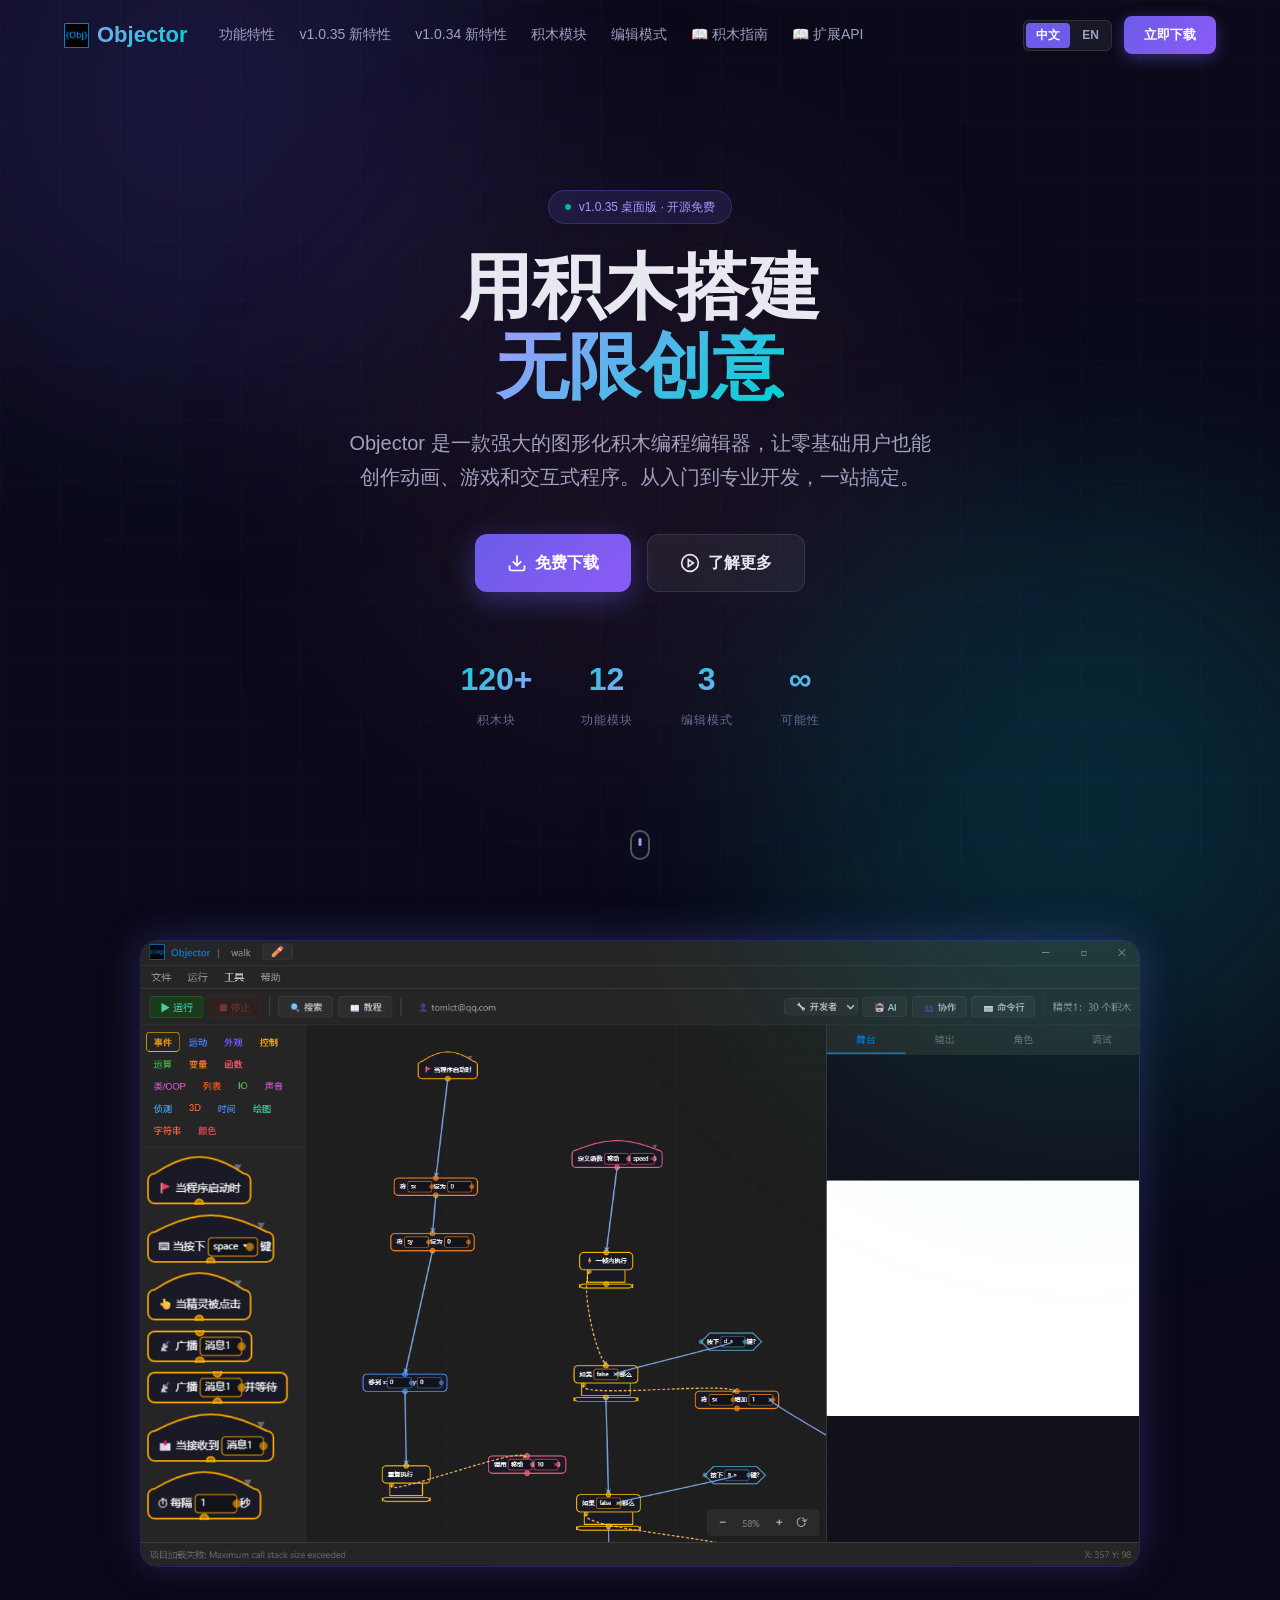
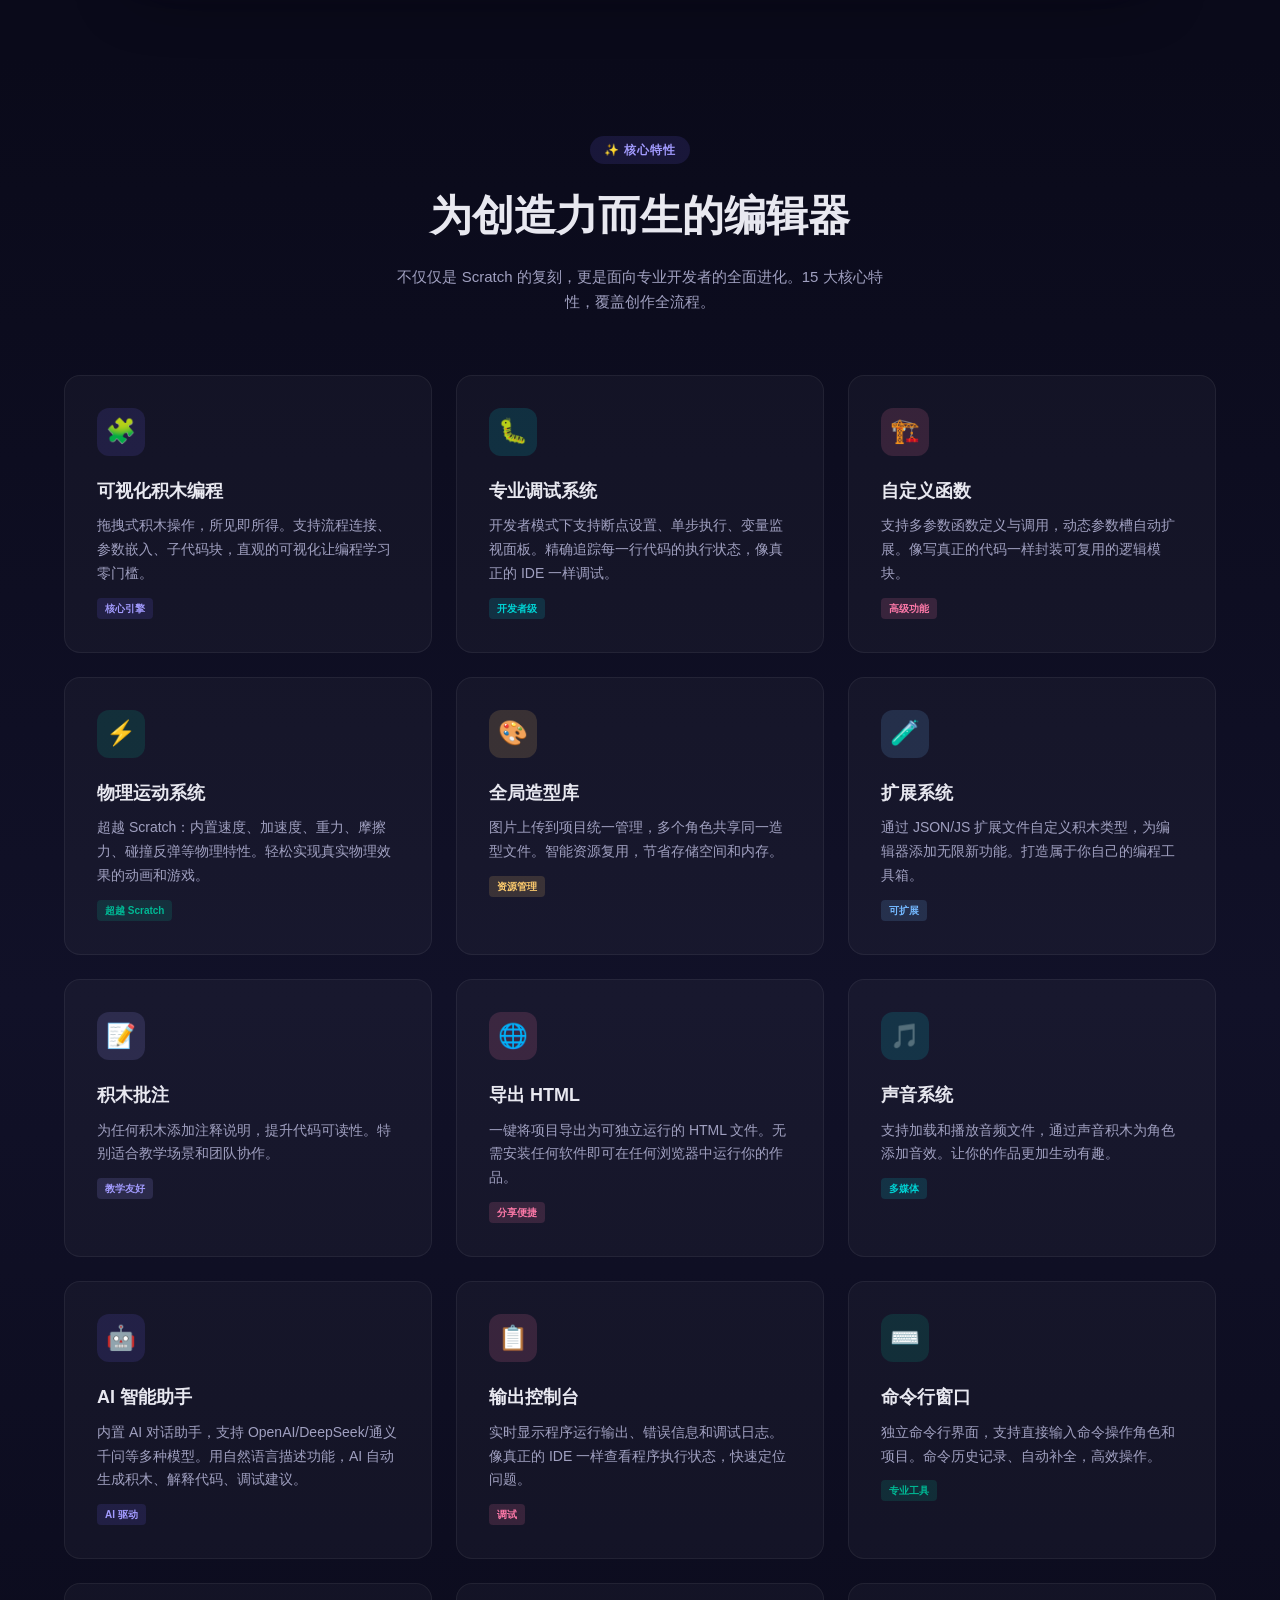
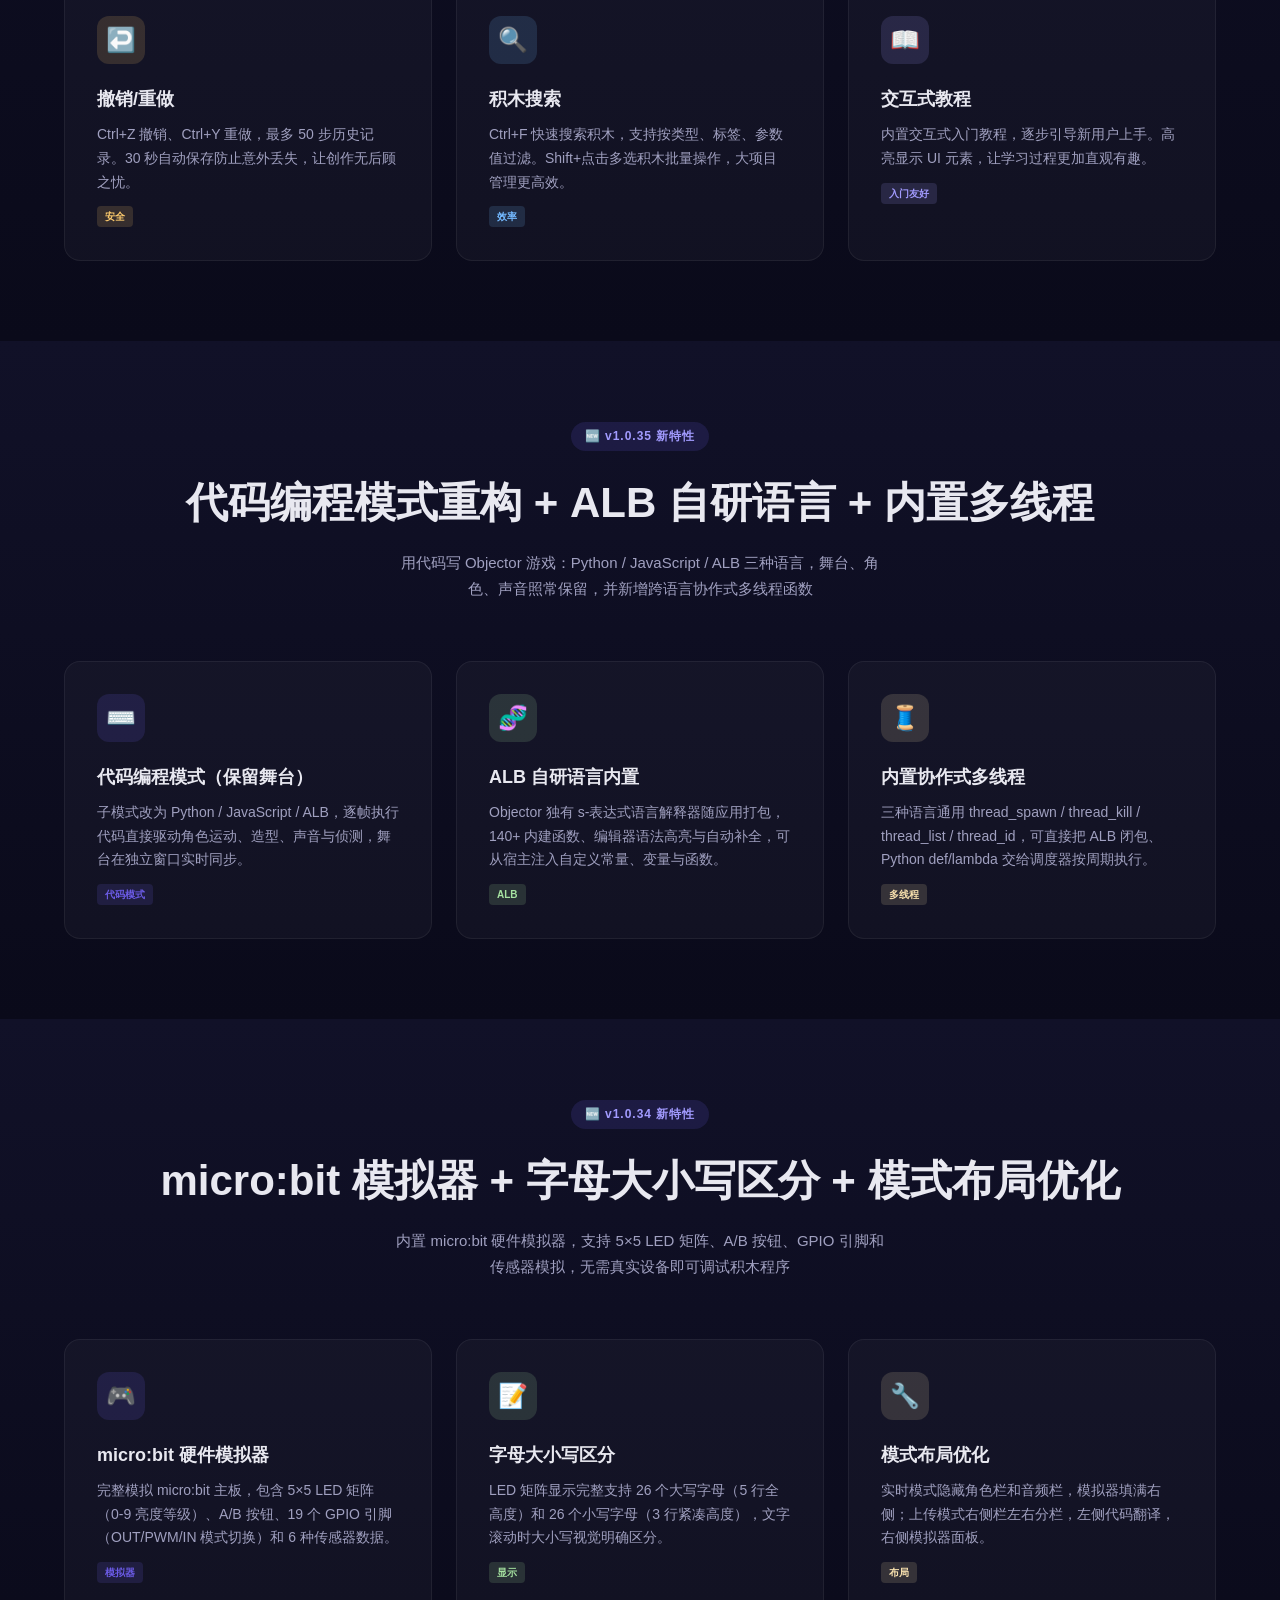
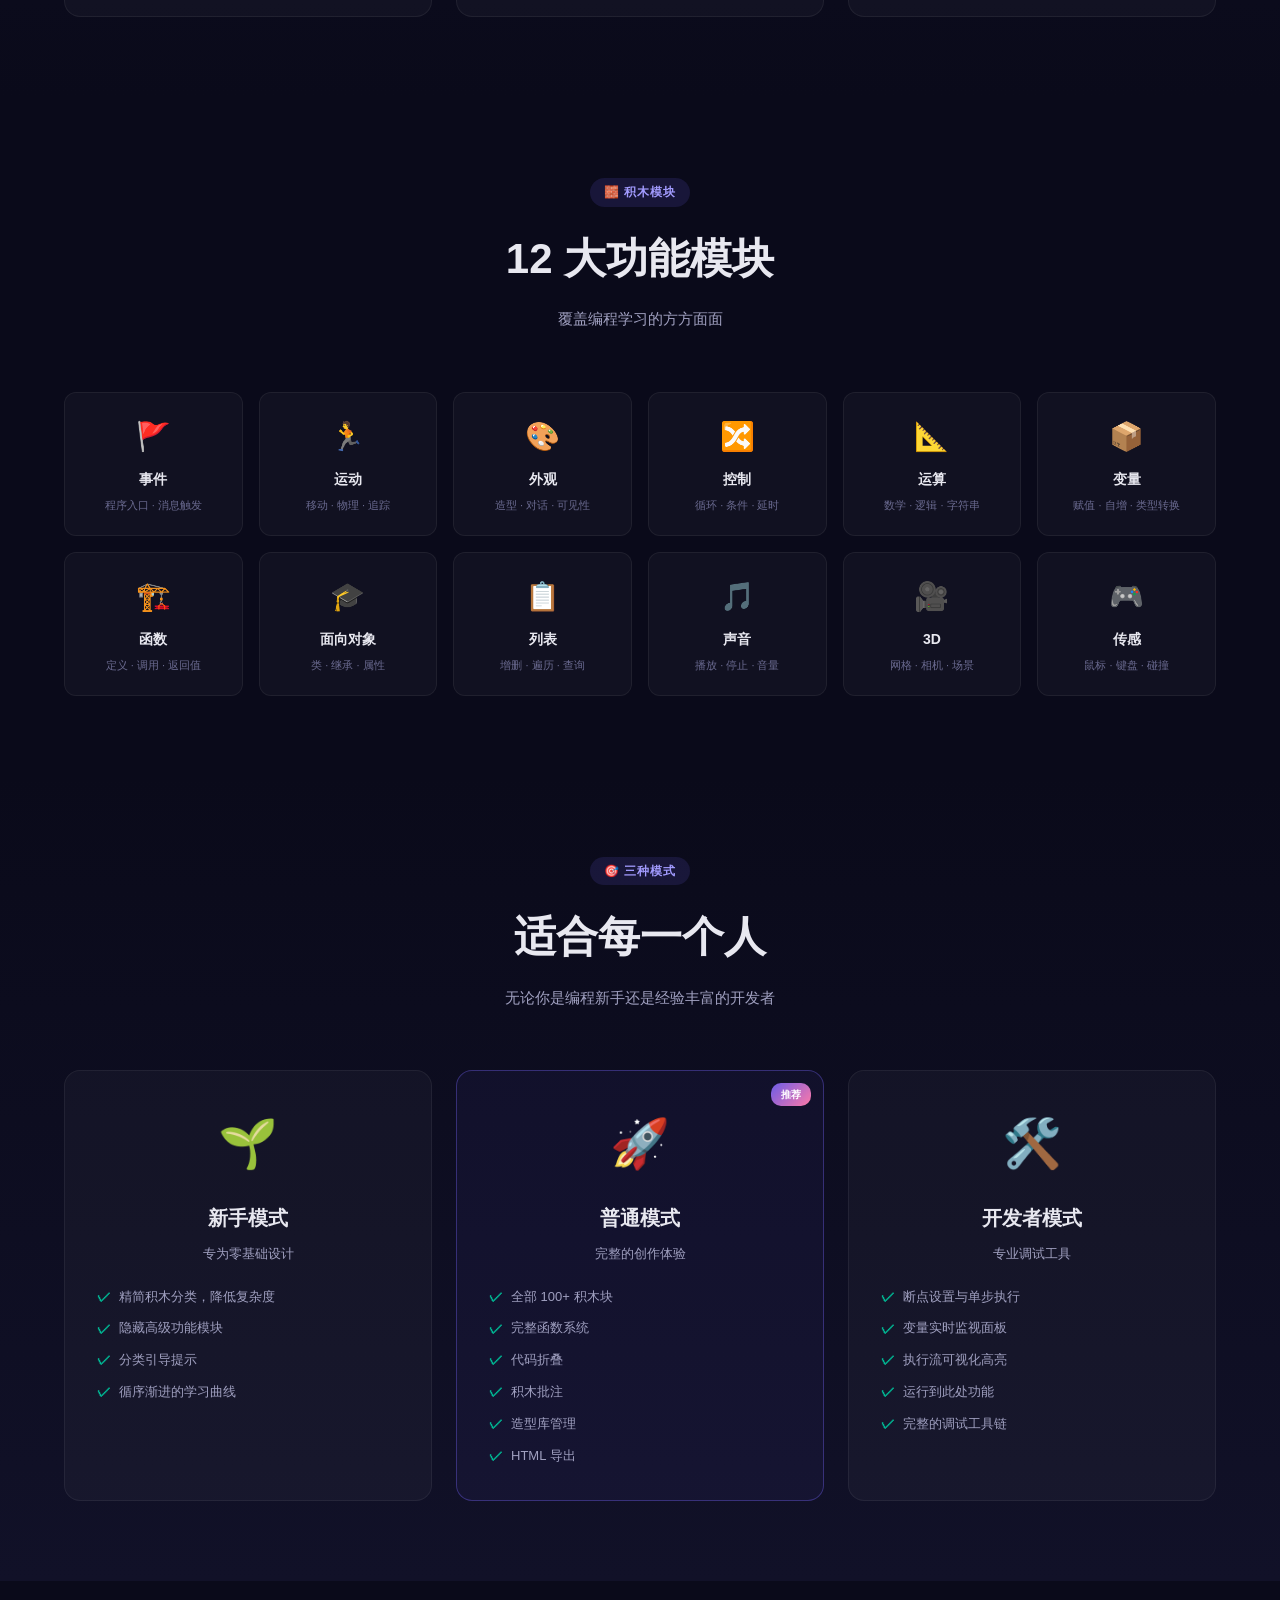
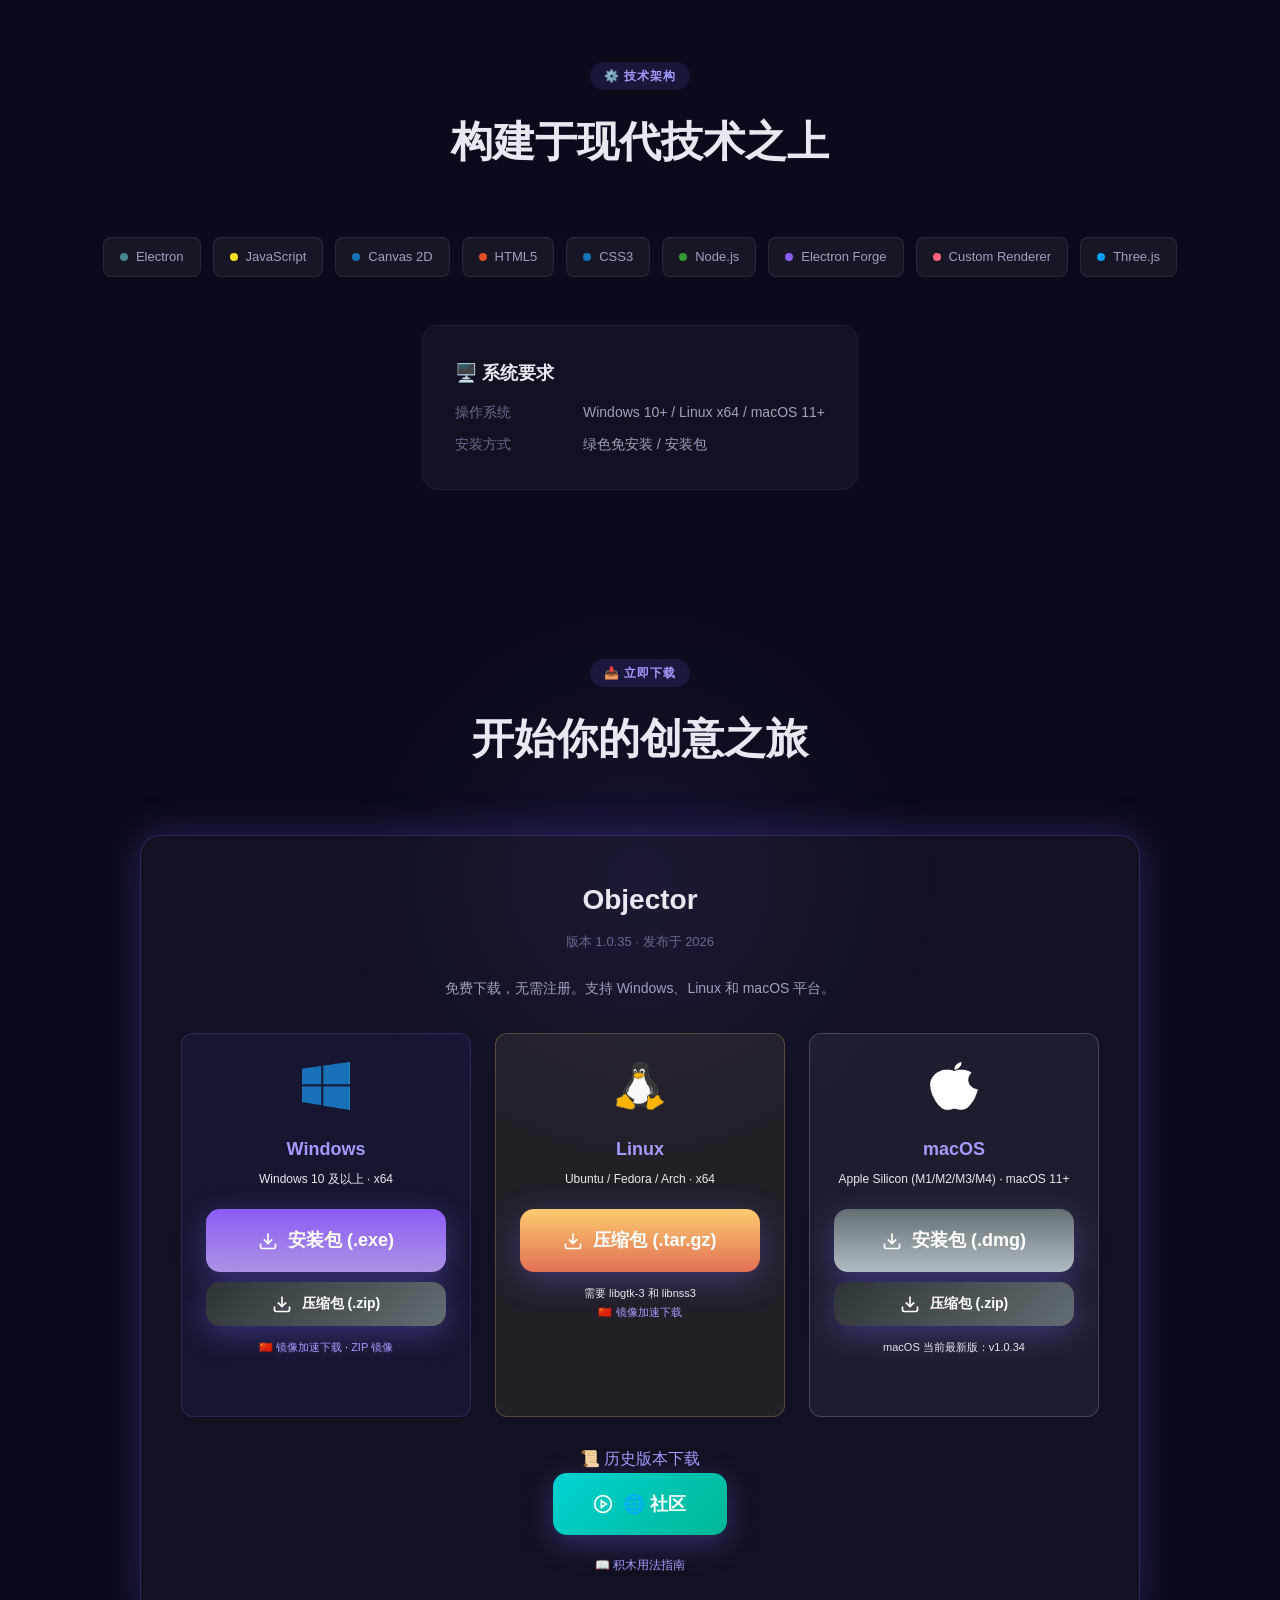
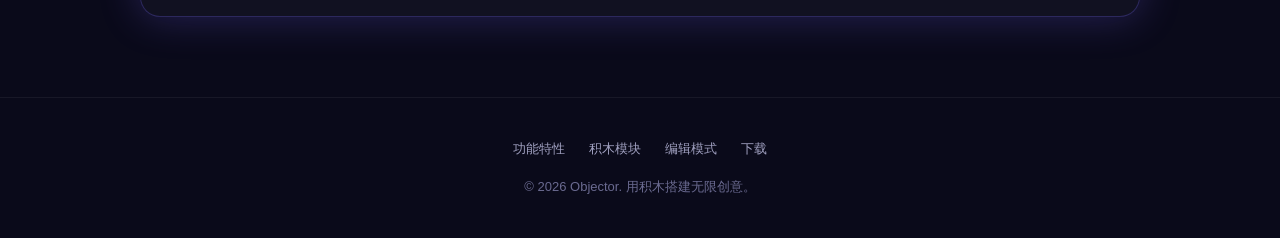
==== index.html @ 9ced3ff0 "release: add v1.0.35 section, download links and version history" ====
﻿<!DOCTYPE html>
<html lang="zh-CN">
<head>
<!-- 标准 Favicon -->
<link rel="icon" href="https://lichtom.github.io/objector-coder/icon.svg">
<!-- Apple 设备（iOS/macOS） -->
<link rel="apple-touch-icon" href="https://lichtom.github.io/objector-coder/icon.svg">
<!-- Android Chrome -->
<link rel="manifest" href="https://lichtom.github.io/objector-coder/icon.svg">


<meta charset="UTF-8">
<meta name="viewport" content="width=device-width, initial-scale=1.0">
<title data-i18n="pageTitle">Objector - 图形化积木编程编辑器</title>
<style>
/* ===== Reset & Base ===== */
*,*::before,*::after{margin:0;padding:0;box-sizing:border-box}
:root{
  --bg:#0a0a1a;--bg2:#111128;--surface:#1a1a3e;--surface2:#252550;
  --text:#e8e8f0;--text2:#a0a0c0;--muted:#6a6a90;
  --accent:#6c5ce7;--accent2:#a29bfe;--cyan:#00d2d3;--green:#00b894;
  --pink:#fd79a8;--orange:#fdcb6e;--blue:#74b9ff;
  --glow:0 0 40px rgba(108,92,231,.3);
  --radius:12px;
}
html{scroll-behavior:smooth;font-size:16px}
body{font-family:'Segoe UI','Microsoft YaHei','PingFang SC',sans-serif;background:var(--bg);color:var(--text);overflow-x:hidden;line-height:1.7}
a{color:var(--accent2);text-decoration:none;transition:color .2s}
a:hover{color:var(--cyan)}

/* ===== Animated Background ===== */
.bg-grid{position:fixed;inset:0;z-index:0;pointer-events:none;
  background-image:
    linear-gradient(rgba(108,92,231,.04) 1px,transparent 1px),
    linear-gradient(90deg,rgba(108,92,231,.04) 1px,transparent 1px);
  background-size:60px 60px;
}
.bg-glow{position:fixed;z-index:0;pointer-events:none;width:600px;height:600px;border-radius:50%;filter:blur(120px);opacity:.15}
.bg-glow-1{top:-200px;left:-100px;background:var(--accent)}
.bg-glow-2{bottom:-200px;right:-100px;background:var(--cyan)}
.bg-glow-3{top:50%;left:50%;transform:translate(-50%,-50%);background:var(--pink);opacity:.06}

/* ===== Layout ===== */
.container{max-width:1200px;margin:0 auto;padding:0 24px;position:relative;z-index:1}
section{padding:80px 0}

/* ===== Navigation ===== */
nav{position:fixed;top:0;left:0;right:0;z-index:100;padding:16px 0;transition:all .3s}
nav.scrolled{background:rgba(10,10,26,.9);backdrop-filter:blur(20px);border-bottom:1px solid rgba(108,92,231,.2)}
nav .container{display:flex;align-items:center;justify-content:space-between}
.nav-left{display:flex;align-items:center;gap:32px}
.nav-logo{font-size:22px;font-weight:800;background:linear-gradient(135deg,var(--accent2),var(--cyan));-webkit-background-clip:text;-webkit-text-fill-color:transparent;display:flex;align-items:center;gap:8px;white-space:nowrap}
.nav-logo img{flex-shrink:0}
.nav-links{display:flex;gap:24px;align-items:center}
.nav-links a{font-size:14px;color:var(--text2);font-weight:500;position:relative;white-space:nowrap}
.nav-links a::after{content:'';position:absolute;bottom:-4px;left:0;width:0;height:2px;background:var(--accent2);transition:width .3s}
.nav-links a:hover{color:var(--text)}
.nav-links a:hover::after{width:100%}
.nav-cta{background:linear-gradient(135deg,var(--accent),#8b5cf6);color:#fff!important;padding:8px 20px;border-radius:8px;font-weight:600;font-size:13px;border:none;cursor:pointer;transition:all .3s;box-shadow:0 4px 15px rgba(108,92,231,.4);white-space:nowrap}
.nav-cta:hover{transform:translateY(-2px);box-shadow:0 8px 25px rgba(108,92,231,.5)}

/* ===== Hero ===== */
.hero{min-height:100vh;display:flex;align-items:center;justify-content:center;text-align:center;padding-top:100px;position:relative}
.hero-badge{display:inline-flex;align-items:center;gap:8px;background:rgba(108,92,231,.15);border:1px solid rgba(108,92,231,.3);border-radius:20px;padding:6px 16px;font-size:12px;color:var(--accent2);margin-bottom:24px;animation:fadeInDown .8s}
.hero-badge .dot{width:6px;height:6px;border-radius:50%;background:var(--green);animation:pulse 2s infinite}
.hero h1{font-size:clamp(40px,6vw,72px);font-weight:900;line-height:1.1;margin-bottom:20px;animation:fadeInUp .8s .2s both}
.hero h1 .gradient{background:linear-gradient(135deg,var(--accent2),var(--cyan),var(--pink));-webkit-background-clip:text;-webkit-text-fill-color:transparent;background-size:200% 200%;animation:gradientShift 4s ease infinite}
.hero-sub{font-size:clamp(16px,2vw,20px);color:var(--text2);max-width:600px;margin:0 auto 40px;animation:fadeInUp .8s .4s both}
.hero-actions{display:flex;gap:16px;justify-content:center;flex-wrap:wrap;animation:fadeInUp .8s .6s both}
.btn-primary{display:inline-flex;align-items:center;gap:8px;background:linear-gradient(135deg,var(--accent),#8b5cf6);color:#fff;padding:14px 32px;border-radius:12px;font-size:16px;font-weight:700;border:none;cursor:pointer;transition:all .3s;box-shadow:0 8px 30px rgba(108,92,231,.4)}
.btn-primary:hover{transform:translateY(-3px);box-shadow:0 12px 40px rgba(108,92,231,.5)}
.btn-secondary{display:inline-flex;align-items:center;gap:8px;background:rgba(255,255,255,.06);color:var(--text);padding:14px 32px;border-radius:12px;font-size:16px;font-weight:600;border:1px solid rgba(255,255,255,.1);cursor:pointer;transition:all .3s}
.btn-secondary:hover{background:rgba(255,255,255,.1);border-color:rgba(255,255,255,.2);transform:translateY(-3px)}
.hero-stats{display:flex;gap:48px;justify-content:center;margin-top:60px;animation:fadeInUp .8s .8s both}
.stat{text-align:center}
.stat-num{font-size:32px;font-weight:800;background:linear-gradient(135deg,var(--cyan),var(--accent2));-webkit-background-clip:text;-webkit-text-fill-color:transparent}
.stat-label{font-size:12px;color:var(--muted);margin-top:4px;text-transform:uppercase;letter-spacing:1px}

/* ===== App Preview ===== */
.preview{padding:40px 0 80px;text-align:center}
.preview img{max-width:100%;height:auto;border-radius:16px;border:1px solid rgba(108,92,231,.3);box-shadow:var(--glow),0 20px 60px rgba(0,0,0,.5)}
.preview-frame{position:relative;max-width:960px;margin:0 auto;border-radius:16px;overflow:hidden;border:1px solid rgba(108,92,231,.3);box-shadow:var(--glow),0 20px 60px rgba(0,0,0,.5)}
.preview-frame::before{content:'';position:absolute;inset:0;background:linear-gradient(180deg,rgba(108,92,231,.08),transparent 40%);pointer-events:none;z-index:2}
.preview-titlebar{background:var(--surface);padding:10px 16px;display:flex;align-items:center;gap:8px;border-bottom:1px solid rgba(108,92,231,.2)}
.preview-dot{width:10px;height:10px;border-radius:50%}
.preview-dot:nth-child(1){background:#ff5f57}
.preview-dot:nth-child(2){background:#ffbd2e}
.preview-dot:nth-child(3){background:#28ca42}
.preview-title{flex:1;text-align:center;font-size:12px;color:var(--muted)}
.preview-body{background:var(--bg2);min-height:400px;display:flex;position:relative}
.preview-palette{width:180px;background:var(--surface);border-right:1px solid rgba(108,92,231,.1);padding:12px;display:flex;flex-direction:column;gap:6px}
.preview-cat{padding:5px 10px;border-radius:6px;font-size:11px;color:#fff;font-weight:600}
.preview-block{padding:8px 12px;border-radius:6px;font-size:11px;color:rgba(255,255,255,.9);font-weight:500;opacity:.8}
.preview-editor{flex:1;position:relative;padding:24px}
.preview-blocks-chain{position:absolute;top:40px;left:40px}
.p-block{padding:10px 16px;border-radius:8px;font-size:12px;color:#fff;font-weight:600;margin-bottom:-2px;position:relative;box-shadow:0 2px 8px rgba(0,0,0,.3);display:inline-block}
.p-block.hat{border-radius:16px 16px 8px 8px;padding-top:14px}
.p-block .p-param{background:rgba(255,255,255,.2);padding:1px 8px;border-radius:4px;font-size:11px}
.preview-stage{width:280px;background:#11111b;border-left:1px solid rgba(108,92,231,.1);display:flex;flex-direction:column}
.preview-stage-canvas{flex:1;margin:12px;background:#fff;border-radius:8px;display:flex;align-items:center;justify-content:center;position:relative}
.preview-sprite{position:relative}
.preview-sprite-arrow{width:0;height:0;border-left:18px solid transparent;border-right:18px solid transparent;border-bottom:30px solid #4C97FF;filter:drop-shadow(0 2px 4px rgba(0,0,0,.2))}
.preview-sprite-eye{position:absolute;width:5px;height:5px;background:#fff;border-radius:50%}
.preview-stage-tabs{display:flex;border-top:1px solid rgba(108,92,231,.1);padding:6px 12px}
.preview-stage-tab{font-size:11px;color:var(--muted);padding:4px 8px}
.preview-stage-tab.active{color:var(--cyan)}

/* ===== Features ===== */
.features{background:linear-gradient(180deg,var(--bg),var(--bg2),var(--bg))}
.section-header{text-align:center;margin-bottom:60px}
.section-tag{display:inline-block;background:rgba(108,92,231,.15);color:var(--accent2);padding:4px 14px;border-radius:16px;font-size:12px;font-weight:600;margin-bottom:16px;letter-spacing:1px}
.section-title{font-size:clamp(28px,4vw,42px);font-weight:800;margin-bottom:12px}
.section-desc{color:var(--text2);max-width:500px;margin:0 auto;font-size:15px}
.feature-grid{display:grid;grid-template-columns:repeat(auto-fit,minmax(320px,1fr));gap:24px}
.feature-card{background:rgba(255,255,255,.03);border:1px solid rgba(255,255,255,.06);border-radius:16px;padding:32px;transition:all .4s;position:relative;overflow:hidden}
.feature-card::before{content:'';position:absolute;top:0;left:0;right:0;height:2px;background:linear-gradient(90deg,transparent,var(--accent2),transparent);opacity:0;transition:opacity .4s}
.feature-card:hover{background:rgba(255,255,255,.05);border-color:rgba(108,92,231,.3);transform:translateY(-4px)}
.feature-card:hover::before{opacity:1}
.feature-icon{width:48px;height:48px;border-radius:12px;display:flex;align-items:center;justify-content:center;font-size:24px;margin-bottom:20px}
.feature-card h3{font-size:18px;font-weight:700;margin-bottom:8px}
.feature-card p{font-size:14px;color:var(--text2);line-height:1.7}
.feature-tag{display:inline-block;font-size:10px;padding:2px 8px;border-radius:4px;margin-top:12px;font-weight:600}

/* ===== Block Modules ===== */
.modules-grid{display:grid;grid-template-columns:repeat(auto-fit,minmax(160px,1fr));gap:16px;margin-top:40px}
.module-card{background:rgba(255,255,255,.03);border:1px solid rgba(255,255,255,.06);border-radius:12px;padding:20px;text-align:center;transition:all .3s}
.module-card:hover{transform:translateY(-4px);border-color:rgba(108,92,231,.3)}
.module-icon{font-size:28px;margin-bottom:8px}
.module-name{font-size:14px;font-weight:700;margin-bottom:4px}
.module-count{font-size:11px;color:var(--muted)}

/* ===== Mode Comparison ===== */
.mode-cards{display:grid;grid-template-columns:repeat(auto-fit,minmax(280px,1fr));gap:24px;margin-top:40px}
.mode-card{background:rgba(255,255,255,.03);border:1px solid rgba(255,255,255,.06);border-radius:16px;padding:32px;text-align:center;transition:all .4s;position:relative}
.mode-card:hover{transform:translateY(-6px);border-color:rgba(108,92,231,.3)}
.mode-card.featured{border-color:rgba(108,92,231,.4);background:rgba(108,92,231,.06)}
.mode-card.featured::after{content:'推荐';position:absolute;top:12px;right:12px;background:linear-gradient(135deg,var(--accent),var(--pink));color:#fff;font-size:10px;font-weight:700;padding:3px 10px;border-radius:10px}
.mode-emoji{font-size:48px;margin-bottom:16px}
.mode-name{font-size:20px;font-weight:800;margin-bottom:8px}
.mode-desc{font-size:13px;color:var(--text2);margin-bottom:20px}
.mode-features{list-style:none;text-align:left;display:flex;flex-direction:column;gap:8px}
.mode-features li{font-size:13px;color:var(--text2);display:flex;align-items:center;gap:8px}
.mode-features li::before{content:'✓';color:var(--green);font-weight:700;font-size:14px}

/* ===== Tech Stack ===== */
.tech-stack{display:flex;flex-wrap:wrap;gap:12px;justify-content:center;margin-top:32px}
.tech-badge{background:rgba(255,255,255,.05);border:1px solid rgba(255,255,255,.08);border-radius:8px;padding:8px 16px;font-size:13px;color:var(--text2);display:flex;align-items:center;gap:8px;transition:all .3s}
.tech-badge:hover{background:rgba(255,255,255,.08);border-color:rgba(108,92,231,.3);transform:translateY(-2px)}
.tech-badge .tech-dot{width:8px;height:8px;border-radius:50%}

/* ===== Download Section ===== */
.download{text-align:center;position:relative}
.download::before{content:'';position:absolute;top:0;left:50%;transform:translateX(-50%);width:600px;height:600px;background:radial-gradient(circle,rgba(108,92,231,.1),transparent 70%);pointer-events:none}
.download-card{display:inline-block;background:rgba(255,255,255,.03);border:1px solid rgba(108,92,231,.3);border-radius:20px;padding:48px;max-width:1000px;width:100%;box-shadow:var(--glow)}
.download-card h3{font-size:28px;font-weight:800;margin-bottom:8px}
.download-card .version{font-size:13px;color:var(--muted);margin-bottom:24px}
.download-card p{font-size:14px;color:var(--text2);margin-bottom:32px}
.download-btn{display:inline-flex;align-items:center;gap:10px;background:linear-gradient(135deg,var(--accent),#8b5cf6);color:#fff;padding:16px 40px;border-radius:14px;font-size:18px;font-weight:700;border:none;cursor:pointer;transition:all .3s;box-shadow:0 8px 30px rgba(108,92,231,.4);text-decoration:none}
.download-btn:hover{transform:translateY(-3px);box-shadow:0 12px 40px rgba(108,92,231,.6);color:#fff}
.download-info{display:flex;gap:24px;justify-content:center;margin-top:20px;font-size:12px;color:var(--muted)}

/* ===== Footer ===== */
footer{padding:40px 0;border-top:1px solid rgba(255,255,255,.06);text-align:center}
footer p{font-size:13px;color:var(--muted)}
.footer-links{display:flex;gap:24px;justify-content:center;margin-bottom:16px}
.footer-links a{font-size:13px;color:var(--text2)}

/* ===== Animations ===== */
@keyframes fadeInUp{from{opacity:0;transform:translateY(30px)}to{opacity:1;transform:translateY(0)}}
@keyframes fadeInDown{from{opacity:0;transform:translateY(-20px)}to{opacity:1;transform:translateY(0)}}
@keyframes gradientShift{0%,100%{background-position:0% 50%}50%{background-position:100% 50%}}
@keyframes pulse{0%,100%{opacity:1}50%{opacity:.4}}
@keyframes float{0%,100%{transform:translateY(0)}50%{transform:translateY(-10px)}}
@keyframes slideInLeft{from{opacity:0;transform:translateX(-40px)}to{opacity:1;transform:translateX(0)}}
@keyframes typewriter{from{width:0}to{width:100%}}

.reveal{opacity:0;transform:translateY(40px);transition:all .8s cubic-bezier(.25,.46,.45,.94)}
.reveal.visible{opacity:1;transform:translateY(0)}

/* ===== Responsive ===== */
@media(max-width:768px){
  .nav-left{flex-direction:column;gap:8px}
  .nav-links{gap:16px;flex-wrap:wrap;justify-content:center}
  .hero-stats{gap:24px}
  .stat-num{font-size:24px}
  .preview-body{flex-direction:column}
  .preview-palette,.preview-stage{width:100%}
  .preview-palette{flex-direction:row;flex-wrap:wrap}
  .preview-stage{min-height:200px}
  .feature-grid{grid-template-columns:1fr}
  .mode-cards{grid-template-columns:1fr}
  .modules-grid{grid-template-columns:repeat(2,1fr)}
  section{padding:60px 0}
}
@media(max-width:480px){
  .hero-actions{flex-direction:column;align-items:center}
  .hero-stats{flex-direction:column;gap:16px}
  .modules-grid{grid-template-columns:1fr}
}

/* ===== Scroll indicator ===== */
.scroll-indicator{position:absolute;bottom:40px;left:50%;transform:translateX(-50%);animation:float 3s ease-in-out infinite}
.scroll-indicator span{display:block;width:20px;height:30px;border:2px solid rgba(255,255,255,.3);border-radius:10px;position:relative}
.scroll-indicator span::after{content:'';position:absolute;top:6px;left:50%;transform:translateX(-50%);width:3px;height:8px;background:var(--accent2);border-radius:2px;animation:pulse 2s infinite}

/* ===== Language Switcher ===== */
.lang-switcher{display:flex;gap:2px;background:rgba(255,255,255,.06);border-radius:6px;padding:2px;border:1px solid rgba(255,255,255,.1)}
.lang-btn{padding:4px 10px;border-radius:4px;border:none;background:transparent;color:var(--text2);font-size:12px;font-weight:600;cursor:pointer;transition:all .2s}
.lang-btn.active{background:var(--accent);color:#fff}
.lang-btn:hover:not(.active){background:rgba(255,255,255,.08)}
html[lang="en"] .mode-card.featured::after{content:'Recommended'}
</style>
</head>
<body>

<!-- Background Effects -->
<div class="bg-grid"></div>
<div class="bg-glow bg-glow-1"></div>
<div class="bg-glow bg-glow-2"></div>
<div class="bg-glow bg-glow-3"></div>

<!-- Navigation -->
<nav id="navbar">
  <div class="container">
    <div class="nav-left">
      <a href="#" class="nav-logo"><img src="https://lichtom.github.io/objector-coder/icon.svg" width="25"> Objector</a>
      <div class="nav-links">
        <a href="#features" data-i18n="nav.features">功能特性</a>
        <a href="#v1035" data-i18n="nav.v1035">v1.0.35 新特性</a>
        <a href="#v1034" data-i18n="nav.v1034">v1.0.34 新特性</a>
        <a href="#modules" data-i18n="nav.modules">积木模块</a>
        <a href="#modes" data-i18n="nav.modes">编辑模式</a>
        <a href="https://lichtom.github.io/objector-coder/blocks-guide/" data-i18n="nav.blocksGuide">📖 积木指南</a>
        <a href="https://lichtom.github.io/objector-coder/extension-api" data-i18n="nav.extensionApi">📖 扩展API</a>
      </div>
    </div>
    <div style="display:flex;align-items:center;gap:12px">
      <div class="lang-switcher">
        <button class="lang-btn active" onclick="setLang('zh-CN')">中文</button>
        <button class="lang-btn" onclick="setLang('en')">EN</button>
      </div>
      <a href="#download" class="nav-cta" data-i18n="nav.download">立即下载</a>
    </div>
  </div>
</nav>

<!-- Hero Section -->
<section class="hero">
  <div class="container">
    <div class="hero-badge">
      <span class="dot"></span>
      <span data-i18n="hero.badge">v1.0.35 桌面版 · 开源免费</span>
    </div>
    <h1 data-i18n="hero.title">用积木搭建<br><span class="gradient">无限创意</span></h1>
    <p class="hero-sub" data-i18n="hero.sub">Objector 是一款强大的图形化积木编程编辑器，让零基础用户也能创作动画、游戏和交互式程序。从入门到专业开发，一站搞定。</p>
    <div class="hero-actions">
      <a href="#download" class="btn-primary">
        <svg width="20" height="20" fill="none" stroke="currentColor" stroke-width="2" viewBox="0 0 24 24"><path d="M21 15v4a2 2 0 0 1-2 2H5a2 2 0 0 1-2-2v-4"/><polyline points="7 10 12 15 17 10"/><line x1="12" y1="15" x2="12" y2="3"/></svg>
        <span data-i18n="hero.download">免费下载</span>
      </a>
      <a href="#features" class="btn-secondary">
        <svg width="20" height="20" fill="none" stroke="currentColor" stroke-width="2" viewBox="0 0 24 24"><circle cx="12" cy="12" r="10"/><polygon points="10 8 16 12 10 16 10 8"/></svg>
        <span data-i18n="hero.learnMore">了解更多</span>
      </a>
    </div>
    <div class="hero-stats">
      <div class="stat">
        <div class="stat-num">120+</div>
        <div class="stat-label" data-i18n="hero.blocks">积木块</div>
      </div>
      <div class="stat">
        <div class="stat-num">12</div>
        <div class="stat-label" data-i18n="hero.modules">功能模块</div>
      </div>
      <div class="stat">
        <div class="stat-num">3</div>
        <div class="stat-label" data-i18n="hero.editModes">编辑模式</div>
      </div>
      <div class="stat">
        <div class="stat-num">∞</div>
        <div class="stat-label" data-i18n="hero.possibilities">可能性</div>
      </div>
    </div>
  </div>
  <div class="scroll-indicator"><span></span></div>
</section>

<!-- App Preview -->
<section class="preview">
  <img src="preview.png" width="1000">
</section>

<!-- Features Section -->
<section id="features" class="features">
  <div class="container">
    <div class="section-header reveal">
      <div class="section-tag" data-i18n="features.tag">✨ 核心特性</div>
      <h2 class="section-title" data-i18n="features.title">为创造力而生的编辑器</h2>
      <p class="section-desc" data-i18n="features.desc">不仅仅是 Scratch 的复刻，更是面向专业开发者的全面进化。15 大核心特性，覆盖创作全流程。</p>
    </div>
    <div class="feature-grid">

      <div class="feature-card reveal">
        <div class="feature-icon" style="background:rgba(108,92,231,.15)">🧩</div>
        <h3 data-i18n="features.c1.title">可视化积木编程</h3>
        <p data-i18n="features.c1.desc">拖拽式积木操作，所见即所得。支持流程连接、参数嵌入、子代码块，直观的可视化让编程学习零门槛。</p>
        <span class="feature-tag" style="background:rgba(108,92,231,.15);color:var(--accent2)" data-i18n="features.c1.tag">核心引擎</span>
      </div>

      <div class="feature-card reveal">
        <div class="feature-icon" style="background:rgba(0,210,211,.15)">🐛</div>
        <h3 data-i18n="features.c2.title">专业调试系统</h3>
        <p data-i18n="features.c2.desc">开发者模式下支持断点设置、单步执行、变量监视面板。精确追踪每一行代码的执行状态，像真正的 IDE 一样调试。</p>
        <span class="feature-tag" style="background:rgba(0,210,211,.15);color:var(--cyan)" data-i18n="features.c2.tag">开发者级</span>
      </div>

      <div class="feature-card reveal">
        <div class="feature-icon" style="background:rgba(253,121,168,.15)">🏗️</div>
        <h3 data-i18n="features.c3.title">自定义函数</h3>
        <p data-i18n="features.c3.desc">支持多参数函数定义与调用，动态参数槽自动扩展。像写真正的代码一样封装可复用的逻辑模块。</p>
        <span class="feature-tag" style="background:rgba(253,121,168,.15);color:var(--pink)" data-i18n="features.c3.tag">高级功能</span>
      </div>

      <div class="feature-card reveal">
        <div class="feature-icon" style="background:rgba(0,184,148,.15)">⚡</div>
        <h3 data-i18n="features.c4.title">物理运动系统</h3>
        <p data-i18n="features.c4.desc">超越 Scratch：内置速度、加速度、重力、摩擦力、碰撞反弹等物理特性。轻松实现真实物理效果的动画和游戏。</p>
        <span class="feature-tag" style="background:rgba(0,184,148,.15);color:var(--green)" data-i18n="features.c4.tag">超越 Scratch</span>
      </div>

      <div class="feature-card reveal">
        <div class="feature-icon" style="background:rgba(253,203,110,.15)">🎨</div>
        <h3 data-i18n="features.c5.title">全局造型库</h3>
        <p data-i18n="features.c5.desc">图片上传到项目统一管理，多个角色共享同一造型文件。智能资源复用，节省存储空间和内存。</p>
        <span class="feature-tag" style="background:rgba(253,203,110,.15);color:var(--orange)" data-i18n="features.c5.tag">资源管理</span>
      </div>

      <div class="feature-card reveal">
        <div class="feature-icon" style="background:rgba(116,185,255,.15)">🧪</div>
        <h3 data-i18n="features.c6.title">扩展系统</h3>
        <p data-i18n="features.c6.desc">通过 JSON/JS 扩展文件自定义积木类型，为编辑器添加无限新功能。打造属于你自己的编程工具箱。</p>
        <span class="feature-tag" style="background:rgba(116,185,255,.15);color:var(--blue)" data-i18n="features.c6.tag">可扩展</span>
      </div>

      <div class="feature-card reveal">
        <div class="feature-icon" style="background:rgba(162,155,254,.15)">📝</div>
        <h3 data-i18n="features.c7.title">积木批注</h3>
        <p data-i18n="features.c7.desc">为任何积木添加注释说明，提升代码可读性。特别适合教学场景和团队协作。</p>
        <span class="feature-tag" style="background:rgba(162,155,254,.15);color:var(--accent2)" data-i18n="features.c7.tag">教学友好</span>
      </div>

      <div class="feature-card reveal">
        <div class="feature-icon" style="background:rgba(253,121,168,.15)">🌐</div>
        <h3 data-i18n="features.c8.title">导出 HTML</h3>
        <p data-i18n="features.c8.desc">一键将项目导出为可独立运行的 HTML 文件。无需安装任何软件即可在任何浏览器中运行你的作品。</p>
        <span class="feature-tag" style="background:rgba(253,121,168,.15);color:var(--pink)" data-i18n="features.c8.tag">分享便捷</span>
      </div>

      <div class="feature-card reveal">
        <div class="feature-icon" style="background:rgba(0,210,211,.15)">🎵</div>
        <h3 data-i18n="features.c9.title">声音系统</h3>
        <p data-i18n="features.c9.desc">支持加载和播放音频文件，通过声音积木为角色添加音效。让你的作品更加生动有趣。</p>
        <span class="feature-tag" style="background:rgba(0,210,211,.15);color:var(--cyan)" data-i18n="features.c9.tag">多媒体</span>
      </div>

      <div class="feature-card reveal">
        <div class="feature-icon" style="background:rgba(108,92,231,.15)">🤖</div>
        <h3 data-i18n="features.c10.title">AI 智能助手</h3>
        <p data-i18n="features.c10.desc">内置 AI 对话助手，支持 OpenAI/DeepSeek/通义千问等多种模型。用自然语言描述功能，AI 自动生成积木、解释代码、调试建议。</p>
        <span class="feature-tag" style="background:rgba(108,92,231,.15);color:var(--accent2)" data-i18n="features.c10.tag">AI 驱动</span>
      </div>

      <div class="feature-card reveal">
        <div class="feature-icon" style="background:rgba(253,121,168,.15)">📋</div>
        <h3 data-i18n="features.c11.title">输出控制台</h3>
        <p data-i18n="features.c11.desc">实时显示程序运行输出、错误信息和调试日志。像真正的 IDE 一样查看程序执行状态，快速定位问题。</p>
        <span class="feature-tag" style="background:rgba(253,121,168,.15);color:var(--pink)" data-i18n="features.c11.tag">调试</span>
      </div>

      <div class="feature-card reveal">
        <div class="feature-icon" style="background:rgba(0,184,148,.15)">⌨️</div>
        <h3 data-i18n="features.c12.title">命令行窗口</h3>
        <p data-i18n="features.c12.desc">独立命令行界面，支持直接输入命令操作角色和项目。命令历史记录、自动补全，高效操作。</p>
        <span class="feature-tag" style="background:rgba(0,184,148,.15);color:var(--green)" data-i18n="features.c12.tag">专业工具</span>
      </div>

      <div class="feature-card reveal">
        <div class="feature-icon" style="background:rgba(253,203,110,.15)">↩️</div>
        <h3 data-i18n="features.c13.title">撤销/重做</h3>
        <p data-i18n="features.c13.desc">Ctrl+Z 撤销、Ctrl+Y 重做，最多 50 步历史记录。30 秒自动保存防止意外丢失，让创作无后顾之忧。</p>
        <span class="feature-tag" style="background:rgba(253,203,110,.15);color:var(--orange)" data-i18n="features.c13.tag">安全</span>
      </div>

      <div class="feature-card reveal">
        <div class="feature-icon" style="background:rgba(116,185,255,.15)">🔍</div>
        <h3 data-i18n="features.c14.title">积木搜索</h3>
        <p data-i18n="features.c14.desc">Ctrl+F 快速搜索积木，支持按类型、标签、参数值过滤。Shift+点击多选积木批量操作，大项目管理更高效。</p>
        <span class="feature-tag" style="background:rgba(116,185,255,.15);color:var(--blue)" data-i18n="features.c14.tag">效率</span>
      </div>

      <div class="feature-card reveal">
        <div class="feature-icon" style="background:rgba(162,155,254,.15)">📖</div>
        <h3 data-i18n="features.c15.title">交互式教程</h3>
        <p data-i18n="features.c15.desc">内置交互式入门教程，逐步引导新用户上手。高亮显示 UI 元素，让学习过程更加直观有趣。</p>
        <span class="feature-tag" style="background:rgba(162,155,254,.15);color:var(--accent2)" data-i18n="features.c15.tag">入门友好</span>
      </div>

    </div>
  </div>
</section>

<!-- What's New in v1.0.35 -->
<section id="v1035" style="background:linear-gradient(180deg,var(--bg2),var(--bg))">
  <div class="container">
    <div class="section-header reveal">
      <div class="section-tag" data-i18n="v1035.tag">🆕 v1.0.35 新特性</div>
      <h2 class="section-title" data-i18n="v1035.title">代码编程模式重构 + ALB 自研语言 + 内置多线程</h2>
      <p class="section-desc" data-i18n="v1035.desc">用代码写 Objector 游戏：Python / JavaScript / ALB 三种语言，舞台、角色、声音照常保留，并新增跳语言协作式多线程函数</p>
    </div>
    <div class="feature-grid">

      <div class="feature-card reveal">
        <div class="feature-icon" style="background:rgba(108,92,231,.15)">⌨️</div>
        <h3 data-i18n="v1035.c1.title">代码编程模式（保留舞台）</h3>
        <p data-i18n="v1035.c1.desc">子模式改为 Python / JavaScript / ALB，逐帧执行代码直接驱动角色运动、造型、声音与侦测，舞台在独立窗口实时同步。</p>
        <span class="feature-tag" style="background:rgba(108,92,231,.15);color:var(--accent)" data-i18n="v1035.c1.tag">代码模式</span>
      </div>

      <div class="feature-card reveal">
        <div class="feature-icon" style="background:rgba(166,227,161,.15)">🧬</div>
        <h3 data-i18n="v1035.c2.title">ALB 自研语言内置</h3>
        <p data-i18n="v1035.c2.desc">Objector 独有 s-表达式语言解释器随应用打包，140+ 内建函数、编辑器语法高亮与自动补全，可从宿主注入自定义常量、变量与函数。</p>
        <span class="feature-tag" style="background:rgba(166,227,161,.15);color:#a6e3a1" data-i18n="v1035.c2.tag">ALB</span>
      </div>

      <div class="feature-card reveal">
        <div class="feature-icon" style="background:rgba(249,226,175,.15)">🧵</div>
        <h3 data-i18n="v1035.c3.title">内置协作式多线程</h3>
        <p data-i18n="v1035.c3.desc">三种语言通用 thread_spawn / thread_kill / thread_list / thread_id，可直接把 ALB 闭包、Python def/lambda 交给调度器按周期执行。</p>
        <span class="feature-tag" style="background:rgba(249,226,175,.15);color:#f9e2af" data-i18n="v1035.c3.tag">多线程</span>
      </div>

    </div>
  </div>
</section>

<!-- What's New in v1.0.34 -->
<section id="v1034" style="background:linear-gradient(180deg,var(--bg2),var(--bg))">
  <div class="container">
    <div class="section-header reveal">
      <div class="section-tag" data-i18n="v1034.tag">🆕 v1.0.34 新特性</div>
      <h2 class="section-title" data-i18n="v1034.title">micro:bit 模拟器 + 字母大小写区分 + 模式布局优化</h2>
      <p class="section-desc" data-i18n="v1034.desc">内置 micro:bit 硬件模拟器，支持 5×5 LED 矩阵、A/B 按钮、GPIO 引脚和传感器模拟，无需真实设备即可调试积木程序</p>
    </div>
    <div class="feature-grid">

      <div class="feature-card reveal">
        <div class="feature-icon" style="background:rgba(108,92,231,.15)">🎮</div>
        <h3 data-i18n="v1034.c1.title">micro:bit 硬件模拟器</h3>
        <p data-i18n="v1034.c1.desc">完整模拟 micro:bit 主板，包含 5×5 LED 矩阵（0-9 亮度等级）、A/B 按钮、19 个 GPIO 引脚（OUT/PWM/IN 模式切换）和 6 种传感器数据。</p>
        <span class="feature-tag" style="background:rgba(108,92,231,.15);color:var(--accent)" data-i18n="v1034.c1.tag">模拟器</span>
      </div>

      <div class="feature-card reveal">
        <div class="feature-icon" style="background:rgba(166,227,161,.15)">📝</div>
        <h3 data-i18n="v1034.c2.title">字母大小写区分</h3>
        <p data-i18n="v1034.c2.desc">LED 矩阵显示完整支持 26 个大写字母（5 行全高度）和 26 个小写字母（3 行紧凑高度），文字滚动时大小写视觉明确区分。</p>
        <span class="feature-tag" style="background:rgba(166,227,161,.15);color:#a6e3a1" data-i18n="v1034.c2.tag">显示</span>
      </div>

      <div class="feature-card reveal">
        <div class="feature-icon" style="background:rgba(249,226,175,.15)">🔧</div>
        <h3 data-i18n="v1034.c3.title">模式布局优化</h3>
        <p data-i18n="v1034.c3.desc">实时模式隐藏角色栏和音频栏，模拟器填满右侧；上传模式右侧栏左右分栏，左侧代码翻译，右侧模拟器面板。</p>
        <span class="feature-tag" style="background:rgba(249,226,175,.15);color:#f9e2af" data-i18n="v1034.c3.tag">布局</span>
      </div>

    </div>
  </div>
</section>

<!-- Block Modules Section -->
<section id="modules">
  <div class="container">
    <div class="section-header reveal">
      <div class="section-tag" data-i18n="modules.tag">🧱 积木模块</div>
      <h2 class="section-title" data-i18n="modules.title">12 大功能模块</h2>
      <p class="section-desc" data-i18n="modules.desc">覆盖编程学习的方方面面</p>
    </div>
    <div class="modules-grid reveal">
      <div class="module-card">
        <div class="module-icon">🚩</div>
        <div class="module-name">事件</div>
        <div class="module-count">程序入口 · 消息触发</div>
      </div>
      <div class="module-card">
        <div class="module-icon">🏃</div>
        <div class="module-name">运动</div>
        <div class="module-count">移动 · 物理 · 追踪</div>
      </div>
      <div class="module-card">
        <div class="module-icon">🎨</div>
        <div class="module-name">外观</div>
        <div class="module-count">造型 · 对话 · 可见性</div>
      </div>
      <div class="module-card">
        <div class="module-icon">🔀</div>
        <div class="module-name">控制</div>
        <div class="module-count">循环 · 条件 · 延时</div>
      </div>
      <div class="module-card">
        <div class="module-icon">📐</div>
        <div class="module-name">运算</div>
        <div class="module-count">数学 · 逻辑 · 字符串</div>
      </div>
      <div class="module-card">
        <div class="module-icon">📦</div>
        <div class="module-name">变量</div>
        <div class="module-count">赋值 · 自增 · 类型转换</div>
      </div>
      <div class="module-card">
        <div class="module-icon">🏗️</div>
        <div class="module-name">函数</div>
        <div class="module-count">定义 · 调用 · 返回值</div>
      </div>
      <div class="module-card">
        <div class="module-icon">🎓</div>
        <div class="module-name">面向对象</div>
        <div class="module-count">类 · 继承 · 属性</div>
      </div>
      <div class="module-card">
        <div class="module-icon">📋</div>
        <div class="module-name">列表</div>
        <div class="module-count">增删 · 遍历 · 查询</div>
      </div>
      <div class="module-card">
        <div class="module-icon">🎵</div>
        <div class="module-name">声音</div>
        <div class="module-count">播放 · 停止 · 音量</div>
      </div>
      <div class="module-card">
        <div class="module-icon">🎥</div>
        <div class="module-name">3D</div>
        <div class="module-count">网格 · 相机 · 场景</div>
      </div>
      <div class="module-card">
        <div class="module-icon">🎮</div>
        <div class="module-name">传感</div>
        <div class="module-count">鼠标 · 键盘 · 碰撞</div>
      </div>
    </div>
  </div>
</section>

<!-- Mode Comparison -->
<section id="modes" style="background:linear-gradient(180deg,var(--bg),var(--bg2))">
  <div class="container">
    <div class="section-header reveal">
      <div class="section-tag" data-i18n="modes.tag">🎯 三种模式</div>
      <h2 class="section-title" data-i18n="modes.title">适合每一个人</h2>
      <p class="section-desc" data-i18n="modes.desc">无论你是编程新手还是经验丰富的开发者</p>
    </div>
    <div class="mode-cards">
      <div class="mode-card reveal">
        <div class="mode-emoji">🌱</div>
        <div class="mode-name" data-i18n="modes.c1.name">新手模式</div>
        <div class="mode-desc" data-i18n="modes.c1.desc">专为零基础设计</div>
        <ul class="mode-features">
          <li data-i18n="modes.c1.f1">精简积木分类，降低复杂度</li>
          <li data-i18n="modes.c1.f2">隐藏高级功能模块</li>
          <li data-i18n="modes.c1.f3">分类引导提示</li>
          <li data-i18n="modes.c1.f4">循序渐进的学习曲线</li>
        </ul>
      </div>
      <div class="mode-card featured reveal">
        <div class="mode-emoji">🚀</div>
        <div class="mode-name" data-i18n="modes.c2.name">普通模式</div>
        <div class="mode-desc" data-i18n="modes.c2.desc">完整的创作体验</div>
        <ul class="mode-features">
          <li data-i18n="modes.c2.f1">全部 100+ 积木块</li>
          <li data-i18n="modes.c2.f2">完整函数系统</li>
          <li data-i18n="modes.c2.f3">代码折叠</li>
          <li data-i18n="modes.c2.f4">积木批注</li>
          <li data-i18n="modes.c2.f5">造型库管理</li>
          <li data-i18n="modes.c2.f6">HTML 导出</li>
        </ul>
      </div>
      <div class="mode-card reveal">
        <div class="mode-emoji">🛠️</div>
        <div class="mode-name" data-i18n="modes.c3.name">开发者模式</div>
        <div class="mode-desc" data-i18n="modes.c3.desc">专业调试工具</div>
        <ul class="mode-features">
          <li data-i18n="modes.c3.f1">断点设置与单步执行</li>
          <li data-i18n="modes.c3.f2">变量实时监视面板</li>
          <li data-i18n="modes.c3.f3">执行流可视化高亮</li>
          <li data-i18n="modes.c3.f4">运行到此处功能</li>
          <li data-i18n="modes.c3.f5">完整的调试工具链</li>
        </ul>
      </div>
    </div>
  </div>
</section>

<!-- Tech Stack -->
<section id="tech">
  <div class="container">
    <div class="section-header reveal">
      <div class="section-tag" data-i18n="tech.tag">⚙️ 技术架构</div>
      <h2 class="section-title" data-i18n="tech.title">构建于现代技术之上</h2>
    </div>
    <div class="tech-stack reveal">
      <div class="tech-badge"><div class="tech-dot" style="background:#47848F"></div>Electron</div>
      <div class="tech-badge"><div class="tech-dot" style="background:#F7DF1E"></div>JavaScript</div>
      <div class="tech-badge"><div class="tech-dot" style="background:#1572B6"></div>Canvas 2D</div>
      <div class="tech-badge"><div class="tech-dot" style="background:#E34F26"></div>HTML5</div>
      <div class="tech-badge"><div class="tech-dot" style="background:#1572B6"></div>CSS3</div>
      <div class="tech-badge"><div class="tech-dot" style="background:#339933"></div>Node.js</div>
      <div class="tech-badge"><div class="tech-dot" style="background:#8B5CF6"></div>Electron Forge</div>
      <div class="tech-badge"><div class="tech-dot" style="background:#FF6680"></div>Custom Renderer</div>
      <div class="tech-badge"><div class="tech-dot" style="background:#049EF4"></div>Three.js</div>
    </div>
    <div style="text-align:center;margin-top:48px" class="reveal">
      <div class="feature-card" style="display:inline-block;max-width:600px;text-align:left">
        <h3 style="margin-bottom:12px" data-i18n="tech.sysReq">🖥️ 系统要求</h3>
        <div style="display:grid;grid-template-columns:120px 1fr;gap:8px;font-size:14px;color:var(--text2)">
          <span style="color:var(--muted)" data-i18n="tech.os">操作系统</span><span data-i18n="tech.osVal">Windows 10+ / Linux x64 / macOS 11+</span>
          <span style="color:var(--muted)" data-i18n="tech.install">安装方式</span><span data-i18n="tech.installVal">绿色免安装 / 安装包</span>
        </div>
      </div>
    </div>
  </div>
</section>

<!-- Download Section -->
<section id="download" class="download">
  <div class="container">
    <div class="section-header reveal">
      <div class="section-tag" data-i18n="download.tag">📥 立即下载</div>
      <h2 class="section-title" data-i18n="download.title">开始你的创意之旅</h2>
    </div>
    <div class="download-card reveal" style="padding:40px;">
      <div style="text-align:center;margin-bottom:32px;">
        <h3 style="margin-bottom:8px;">Objector</h3>
        <div class="version" data-i18n="download.version">版本 1.0.35 · 发布于 2026</div>
        <p style="margin-top:8px;" data-i18n="download.desc">免费下载，无需注册。支持 Windows、Linux 和 macOS 平台。</p>
      </div>

      <!-- 平台下载卡片 -->
      <div style="display:grid;grid-template-columns:1fr 1fr 1fr;gap:24px;margin-bottom:28px;"> 

        <!-- Windows -->
        <div style="background:rgba(108,92,231,.08);border:1px solid rgba(108,92,231,.25);border-radius:12px;padding:28px 24px;text-align:center;">
          <img src="WindowsIcon.png" alt="Windows" style="width:48px;height:48px;margin-bottom:16px;">
          <h4 style="color:var(--accent2);margin-bottom:4px;font-size:18px;">Windows</h4>
          <p style="font-size:12px;color:var(--text-muted);margin-bottom:20px;" data-i18n="download.winReq">Windows 10 及以上 · x64</p>
          <a href="https://github.com/lichtom/Objector/releases/download/v1.0.35/Objector-Setup-1.0.35.exe" class="download-btn" style="width:100%;justify-content:center;background:linear-gradient(to bottom,#8b5cf6,#ab93e4);">
            <svg width="20" height="20" fill="none" stroke="currentColor" stroke-width="2" viewBox="0 0 24 24"><path d="M21 15v4a2 2 0 0 1-2 2H5a2 2 0 0 1-2-2v-4"/><polyline points="7 10 12 15 17 10"/><line x1="12" y1="15" x2="12" y2="3"/></svg>
            <span data-i18n="download.installer">安装包 (.exe)</span>
          </a>
          <a href="https://github.com/lichtom/Objector/releases/download/v1.0.35/Objector-1.0.35-win.zip" class="download-btn" style="width:100%;justify-content:center;margin-top:10px;font-size:14px;padding:10px 24px;background:linear-gradient(135deg,#2d3436,#636e72);">
            <svg width="20" height="20" fill="none" stroke="currentColor" stroke-width="2" viewBox="0 0 24 24"><path d="M21 15v4a2 2 0 0 1-2 2H5a2 2 0 0 1-2-2v-4"/><polyline points="7 10 12 15 17 10"/><line x1="12" y1="15" x2="12" y2="3"/></svg>
            <span data-i18n="download.zip">压缩包 (.zip)</span>
          </a>
          <p style="font-size:11px;color:var(--text-muted);margin-top:12px;">
            🇨🇳 <a href="https://mirror.ghproxy.com/https://github.com/lichtom/Objector/releases/download/v1.0.35/Objector-Setup-1.0.35.exe" style="color:var(--accent2);">镜像加速下载</a> ·
            <a href="https://mirror.ghproxy.com/https://github.com/lichtom/Objector/releases/download/v1.0.35/Objector-1.0.35-win.zip" style="color:var(--accent2);">ZIP 镜像</a>
          </p>
        </div>

        <!-- Linux -->
        <div style="background:rgba(253,203,110,.08);border:1px solid rgba(253,203,110,.25);border-radius:12px;padding:28px 24px;text-align:center;">
          <img src="LinuxIcon.png" alt="Linux" style="width:48px;height:48px;margin-bottom:16px;">
          <h4 style="color:var(--accent2);margin-bottom:4px;font-size:18px;">Linux</h4>
          <p style="font-size:12px;color:var(--text-muted);margin-bottom:20px;">Ubuntu / Fedora / Arch · x64</p>
          <a href="https://github.com/lichtom/Objector/releases/download/v1.0.35/objector-1.0.35.tar.gz" class="download-btn" style="width:100%;justify-content:center;background:linear-gradient(to bottom,#fdcb6e,#e17055);">
            <svg width="20" height="20" fill="none" stroke="currentColor" stroke-width="2" viewBox="0 0 24 24"><path d="M21 15v4a2 2 0 0 1-2 2H5a2 2 0 0 1-2-2v-4"/><polyline points="7 10 12 15 17 10"/><line x1="12" y1="15" x2="12" y2="3"/></svg>
            <span data-i18n="download.linuxTar">压缩包 (.tar.gz)</span>
          </a>
          <p style="font-size:11px;color:var(--text-muted);margin-top:12px;">
            <span data-i18n="download.linuxReq">需要 libgtk-3 和 libnss3</span><br>
            🇨🇳 <a href="https://mirror.ghproxy.com/https://github.com/lichtom/Objector/releases/download/v1.0.35/objector-1.0.35.tar.gz" style="color:var(--accent2);">镜像加速下载</a>
          </p>
        </div>

        <!-- macOS -->
        <div style="background:rgba(178,190,195,.08);border:1px solid rgba(178,190,195,.25);border-radius:12px;padding:28px 24px;text-align:center;">
          <img src="macOS.png" alt="macOS" style="width:48px;height:48px;margin-bottom:16px;">
          <h4 style="color:var(--accent2);margin-bottom:4px;font-size:18px;">macOS</h4>
          <p style="font-size:12px;color:var(--text-muted);margin-bottom:20px;" data-i18n="download.macReq">Apple Silicon (M1/M2/M3/M4) · macOS 11+</p>
          <a href="https://github.com/lichtom/Objector/releases/download/v1.0.34/Objector-1.0.34-mac.dmg" class="download-btn" style="width:100%;justify-content:center;background:linear-gradient(to bottom,#636e72,#b2bec3);">
            <svg width="20" height="20" fill="none" stroke="currentColor" stroke-width="2" viewBox="0 0 24 24"><path d="M21 15v4a2 2 0 0 1-2 2H5a2 2 0 0 1-2-2v-4"/><polyline points="7 10 12 15 17 10"/><line x1="12" y1="15" x2="12" y2="3"/></svg>
            <span data-i18n="download.dmg">安装包 (.dmg)</span>
          </a>
          <a href="https://github.com/lichtom/Objector/releases/download/v1.0.34/Objector-1.0.34-arm64-mac.zip" class="download-btn" style="width:100%;justify-content:center;margin-top:10px;font-size:14px;padding:10px 24px;background:linear-gradient(135deg,#2d3436,#636e72);">
            <svg width="20" height="20" fill="none" stroke="currentColor" stroke-width="2" viewBox="0 0 24 24"><path d="M21 15v4a2 2 0 0 1-2 2H5a2 2 0 0 1-2-2v-4"/><polyline points="7 10 12 15 17 10"/><line x1="12" y1="15" x2="12" y2="3"/></svg>
            <span data-i18n="download.macZip">压缩包 (.zip)</span>
          </a>
          <p style="font-size:11px;color:var(--text-muted);margin-top:12px;" data-i18n="download.macNote">macOS 当前最新版：v1.0.34</p>
        </div>

      </div>
      <a href="versions.html" style="color:var(--accent2)" data-i18n="download.versions">📜 历史版本下载</a>

      <!-- 社区 -->
      <div style="margin-bottom:20px;">
        <a href="https://lichtom.github.io/objector-coder/community/" class="download-btn" style="justify-content:center;background:linear-gradient(135deg,var(--cyan),#00b894);">
          <svg width="20" height="20" fill="none" stroke="currentColor" stroke-width="2" viewBox="0 0 24 24"><circle cx="12" cy="12" r="10"/><polygon points="10 8 16 12 10 16 10 8"/></svg>
          <span data-i18n="download.community">🌐 社区</span>
        </a>
      </div>

      <div class="download-info" style="text-align:center;">
        <a href="https://lichtom.github.io/objector-coder/blocks-guide/" style="color:var(--accent2)" data-i18n="download.guide">📖 积木用法指南</a>
      </div>
    </div>
  </div>
</section>

<!-- Footer -->
<footer>
  <div class="container">
    <div class="footer-links">
      <a href="#features" id="ft-features">功能特性</a>
      <a href="#modules" id="ft-modules">积木模块</a>
      <a href="#modes" id="ft-modes">编辑模式</a>
      <a href="#download" id="ft-download">下载</a>
    </div>
    <p id="ft-copyright">© 2026 Objector. 用积木搭建无限创意。</p>
  </div>
</footer>

<script>
// ===== Scroll Reveal =====
const observer = new IntersectionObserver((entries) => {
  entries.forEach(entry => {
    if (entry.isIntersecting) {
      entry.target.classList.add('visible');
    }
  });
}, { threshold: 0.1, rootMargin: '0px 0px -50px 0px' });
document.querySelectorAll('.reveal').forEach(el => observer.observe(el));

// ===== Navbar scroll effect =====
window.addEventListener('scroll', () => {
  document.getElementById('navbar').classList.toggle('scrolled', window.scrollY > 50);
});

// ===== Smooth scroll for nav links =====
document.querySelectorAll('a[href^="#"]').forEach(link => {
  link.addEventListener('click', (e) => {
    const target = document.querySelector(link.getAttribute('href'));
    if (target) {
      e.preventDefault();
      target.scrollIntoView({ behavior: 'smooth', block: 'start' });
    }
  });
});

// ===== Parallax glow effect =====
window.addEventListener('mousemove', (e) => {
  const x = e.clientX / window.innerWidth;
  const y = e.clientY / window.innerHeight;
  document.querySelector('.bg-glow-1').style.transform = `translate(${x * 30}px, ${y * 30}px)`;
  document.querySelector('.bg-glow-2').style.transform = `translate(${-x * 30}px, ${-y * 30}px)`;
  document.querySelector('.bg-glow-3').style.transform = `translate(${(x - 0.5) * 50}px, ${(y - 0.5) * 50}px)`;
});

// ===== i18n =====
const i18n = {
  'zh-CN': {
    'pageTitle': 'Objector - 图形化积木编程编辑器',
    'nav.features': '功能特性', 'nav.v1025beta': 'v1.0.25.beta 新特性', 'nav.modules': '积木模块',
    'nav.modes': '编辑模式', 'nav.blocksGuide': '📖 积木指南', 'nav.extensionApi': '📖 扩展API',
    'nav.download': '立即下载',
    'hero.badge': 'v1.0.35 桌面版 · 开源免费',
    'hero.title': '用积木搭建<br><span class="gradient">无限创意</span>',
    'hero.sub': 'Objector 是一款强大的图形化积木编程编辑器，让零基础用户也能创作动画、游戏和交互式程序。从入门到专业开发，一站搞定。',
    'hero.download': '免费下载', 'hero.learnMore': '了解更多',
    'hero.blocks': '积木块', 'hero.modules': '功能模块', 'hero.editModes': '编辑模式', 'hero.possibilities': '可能性',
    'features.tag': '✨ 核心特性', 'features.title': '为创造力而生的编辑器',
    'features.desc': '不仅仅是 Scratch 的复刻，更是面向专业开发者的全面进化。15 大核心特性，覆盖创作全流程。',
    'features.c1.title': '可视化积木编程',
    'features.c1.desc': '拖拽式积木操作，所见即所得。支持流程连接、参数嵌入、子代码块，直观的可视化让编程学习零门槛。',
    'features.c1.tag': '核心引擎',
    'features.c2.title': '专业调试系统',
    'features.c2.desc': '开发者模式下支持断点设置、单步执行、变量监视面板。精确追踪每一行代码的执行状态，像真正的 IDE 一样调试。',
    'features.c2.tag': '开发者级',
    'features.c3.title': '自定义函数',
    'features.c3.desc': '支持多参数函数定义与调用，动态参数槽自动扩展。像写真正的代码一样封装可复用的逻辑模块。',
    'features.c3.tag': '高级功能',
    'features.c4.title': '物理运动系统',
    'features.c4.desc': '超越 Scratch：内置速度、加速度、重力、摩擦力、碰撞反弹等物理特性。轻松实现真实物理效果的动画和游戏。',
    'features.c4.tag': '超越 Scratch',
    'features.c5.title': '全局造型库',
    'features.c5.desc': '图片上传到项目统一管理，多个角色共享同一造型文件。智能资源复用，节省存储空间和内存。',
    'features.c5.tag': '资源管理',
    'features.c6.title': '扩展系统',
    'features.c6.desc': '通过 JSON/JS 扩展文件自定义积木类型，为编辑器添加无限新功能。打造属于你自己的编程工具箱。',
    'features.c6.tag': '可扩展',
    'features.c7.title': '积木批注',
    'features.c7.desc': '为任何积木添加注释说明，提升代码可读性。特别适合教学场景和团队协作。',
    'features.c7.tag': '教学友好',
    'features.c8.title': '导出 HTML',
    'features.c8.desc': '一键将项目导出为可独立运行的 HTML 文件。无需安装任何软件即可在任何浏览器中运行你的作品。',
    'features.c8.tag': '分享便捷',
    'features.c9.title': '声音系统',
    'features.c9.desc': '支持加载和播放音频文件，通过声音积木为角色添加音效。让你的作品更加生动有趣。',
    'features.c9.tag': '多媒体',
    'features.c10.title': 'AI 智能助手',
    'features.c10.desc': '内置 AI 对话助手，支持 OpenAI/DeepSeek/通义千问等多种模型。用自然语言描述功能，AI 自动生成积木、解释代码、调试建议。',
    'features.c10.tag': 'AI 驱动',
    'features.c11.title': '输出控制台',
    'features.c11.desc': '实时显示程序运行输出、错误信息和调试日志。像真正的 IDE 一样查看程序执行状态，快速定位问题。',
    'features.c11.tag': '调试',
    'features.c12.title': '命令行窗口',
    'features.c12.desc': '独立命令行界面，支持直接输入命令操作角色和项目。命令历史记录、自动补全，高效操作。',
    'features.c12.tag': '专业工具',
    'features.c13.title': '撤销/重做',
    'features.c13.desc': 'Ctrl+Z 撤销、Ctrl+Y 重做，最多 50 步历史记录。30 秒自动保存防止意外丢失，让创作无后顾之忧。',
    'features.c13.tag': '安全',
    'features.c14.title': '积木搜索',
    'features.c14.desc': 'Ctrl+F 快速搜索积木，支持按类型、标签、参数值过滤。Shift+点击多选积木批量操作，大项目管理更高效。',
    'features.c14.tag': '效率',
    'features.c15.title': '交互式教程',
    'features.c15.desc': '内置交互式入门教程，逐步引导新用户上手。高亮显示 UI 元素，让学习过程更加直观有趣。',
    'features.c15.tag': '入门友好',
    'v1025beta.tag': '🆕 v1.0.25.beta 新特性', 'v1025beta.title': '设置面板 + 主题系统 + 协作管理',
    'v1025beta.desc': '全局设置面板、6种内置主题、自定义CSS编辑器、协作管理、Bug修复',
    'v1025beta.c1.title': '全局设置面板',
    'v1025beta.c1.desc': '全新的设置界面，支持外观、编辑器、AI、关于四个标签页，集中管理所有应用配置。',
    'v1025beta.c1.tag': '设置',
    'v1025beta.c2.title': '6种内置主题',
    'v1025beta.c2.desc': '提供默认、深色、浅色、Solarized、Nord、Dracula 六种精心设计的主题，一键切换，实时预览。',
    'v1025beta.c2.tag': '主题',
    'v1025beta.c3.title': '自定义CSS编辑器',
    'v1025beta.c3.desc': '内置CSS编辑器，支持实时预览和重置，让你可以完全自定义应用的外观样式。',
    'v1025beta.c3.tag': '自定义',
    'v1025beta.c4.title': '协作管理',
    'v1025beta.c4.desc': '登录后即可使用协作功能：推送进度、推送到分支、查看人员、分享链接，基于 Supabase 云端同步。',
    'v1025beta.c4.tag': '协作',
    'modules.tag': '🧱 积木模块', 'modules.title': '12 大功能模块', 'modules.desc': '覆盖编程学习的方方面面',
    'modules.names': ['事件','运动','外观','控制','运算','变量','函数','面向对象','列表','声音','3D','传感'],
    'modules.counts': ['程序入口 · 消息触发','移动 · 物理 · 追踪','造型 · 对话 · 可见性','循环 · 条件 · 延时','数学 · 逻辑 · 字符串','赋值 · 自增 · 类型转换','定义 · 调用 · 返回值','类 · 继承 · 属性','增删 · 遍历 · 查询','播放 · 停止 · 音量','网格 · 相机 · 场景','鼠标 · 键盘 · 碰撞'],
    'modes.tag': '🎯 三种模式', 'modes.title': '适合每一个人', 'modes.desc': '无论你是编程新手还是经验丰富的开发者',
    'modes.c1.name': '新手模式', 'modes.c1.desc': '专为零基础设计',
    'modes.c1.f1': '精简积木分类，降低复杂度', 'modes.c1.f2': '隐藏高级功能模块',
    'modes.c1.f3': '分类引导提示', 'modes.c1.f4': '循序渐进的学习曲线',
    'modes.c2.name': '普通模式', 'modes.c2.desc': '完整的创作体验',
    'modes.c2.f1': '全部 100+ 积木块', 'modes.c2.f2': '完整函数系统',
    'modes.c2.f3': '代码折叠', 'modes.c2.f4': '积木批注',
    'modes.c2.f5': '造型库管理', 'modes.c2.f6': 'HTML 导出',
    'modes.c3.name': '开发者模式', 'modes.c3.desc': '专业调试工具',
    'modes.c3.f1': '断点设置与单步执行', 'modes.c3.f2': '变量实时监视面板',
    'modes.c3.f3': '执行流可视化高亮', 'modes.c3.f4': '运行到此处功能', 'modes.c3.f5': '完整的调试工具链',
    'tech.tag': '⚙️ 技术架构', 'tech.title': '构建于现代技术之上',
    'tech.sysReq': '🖥️ 系统要求', 'tech.os': '操作系统',
    'tech.osVal': 'Windows 10+ / Linux x64 / macOS 11+',
    'tech.install': '安装方式', 'tech.installVal': '绿色免安装 / 安装包',
    'download.tag': '📥 立即下载', 'download.title': '开始你的创意之旅',
    'nav.v1034': 'v1.0.34 新特性', 'v1034.tag': '🆕 v1.0.34 新特性', 'v1034.title': 'micro:bit 模拟器 + 字母大小写区分 + 模式布局优化', 'v1034.desc': '内置 micro:bit 硬件模拟器，支持 5×5 LED 矩阵、A/B 按钮、GPIO 引脚和传感器模拟，无需真实设备即可调试积木程序', 'v1034.c1.title': 'micro:bit 硬件模拟器', 'v1034.c1.desc': '完整模拟 micro:bit 主板，包含 5×5 LED 矩阵（0-9 亮度等级）、A/B 按钮、19 个 GPIO 引脚（OUT/PWM/IN 模式切换）和 6 种传感器数据。', 'v1034.c1.tag': '模拟器', 'v1034.c2.title': '字母大小写区分', 'v1034.c2.desc': 'LED 矩阵显示完整支持 26 个大写字母（5 行全高度）和 26 个小写字母（3 行紧凑高度），文字滚动时大小写视觉明确区分。', 'v1034.c2.tag': '显示', 'v1034.c3.title': '模式布局优化', 'v1034.c3.desc': '实时模式隐藏角色栏和音频栏，模拟器填满右侧；上传模式右侧栏左右分栏，左侧代码翻译，右侧模拟器面板。', 'v1034.c3.tag': '布局', 'nav.v1035': 'v1.0.35 新特性', 'v1035.tag': '🆕 v1.0.35 新特性', 'v1035.title': '代码编程模式重构 + ALB 自研语言 + 内置多线程', 'v1035.desc': '用代码写 Objector 游戏：Python / JavaScript / ALB 三种语言，舞台、角色、声音照常保留，并新增跨语言协作式多线程函数', 'v1035.c1.title': '代码编程模式（保留舞台）', 'v1035.c1.desc': '子模式改为 Python / JavaScript / ALB，逐帧执行代码直接驱动角色运动、造型、声音与侦测，舞台在独立窗口实时同步。', 'v1035.c1.tag': '代码模式', 'v1035.c2.title': 'ALB 自研语言内置', 'v1035.c2.desc': 'Objector 独有 s-表达式语言解释器随应用打包，140+ 内建函数、编辑器语法高亮与自动补全，可从宿主注入自定义常量、变量与函数。', 'v1035.c2.tag': 'ALB', 'v1035.c3.title': '内置协作式多线程', 'v1035.c3.desc': '三种语言通用 thread_spawn / thread_kill / thread_list / thread_id，可直接把 ALB 闭包、Python def/lambda 交给调度器按周期执行。', 'v1035.c3.tag': '多线程', 'download.version': '版本 1.0.35 · 发布于 2026', 'download.macNote': 'macOS 当前最新版：v1.0.34',
    'download.desc': '免费下载，无需注册。支持 Windows、Linux 和 macOS 平台。',
    'download.winReq': 'Windows 10 及以上 · x64',
    'download.installer': '安装包 (.exe)', 'download.zip': '压缩包 (.zip)',
    'download.aliyun': '下载太慢？试试阿里云盘 →',
    'download.comingSoon': '即将推出', 'download.linuxPending': 'Linux 版本正在准备中，敬请期待', 'download.linuxTar': '压缩包 (.tar.gz)', 'download.linuxReq': '需要 libgtk-3 和 libnss3', 'download.dmg': '安装包 (.dmg)', 'download.macZip': '压缩包 (.zip)', 'download.macReq': 'Apple Silicon (M1/M2/M3/M4) · macOS 11+',
    'download.versions': '📜 历史版本下载',
    'download.community': '🌐 社区',
    'download.guide': '📖 积木用法指南',
    'ft.features': '功能特性', 'ft.modules': '积木模块', 'ft.modes': '编辑模式', 'ft.download': '下载',
    'ft.copyright': '© 2026 Objector. 用积木搭建无限创意。'
  },
  'en': {
    'pageTitle': 'Objector - Visual Block Programming Editor',
    'nav.features': 'Features', 'nav.v1025beta': "What's New v1.0.25.beta", 'nav.modules': 'Block Modules',
    'nav.modes': 'Edit Modes', 'nav.blocksGuide': '📖 Blocks Guide', 'nav.extensionApi': '📖 Extension API',
    'nav.download': 'Download',
    'hero.badge': 'v1.0.35 Desktop · Open Source & Free',
    'hero.title': 'Build with Blocks<br><span class="gradient">Unlimited Creativity</span>',
    'hero.sub': 'Objector is a powerful visual block programming editor that enables even beginners to create animations, games, and interactive programs. From beginner to professional development, all in one place.',
    'hero.download': 'Free Download', 'hero.learnMore': 'Learn More',
    'hero.blocks': 'Blocks', 'hero.modules': 'Modules', 'hero.editModes': 'Edit Modes', 'hero.possibilities': 'Possibilities',
    'features.tag': '✨ Core Features', 'features.title': 'An Editor Built for Creativity',
    'features.desc': 'Not just a Scratch clone, but a comprehensive evolution for professional developers. 15 core features covering the entire creation workflow.',
    'features.c1.title': 'Visual Block Programming',
    'features.c1.desc': 'Drag-and-drop blocks with WYSIWYG. Supports flow connections, parameter embedding, and sub-code blocks. Intuitive visual programming with zero learning curve.',
    'features.c1.tag': 'Core Engine',
    'features.c2.title': 'Professional Debugging',
    'features.c2.desc': 'Developer mode supports breakpoints, step execution, and variable watch panel. Precisely trace every line of code like a real IDE.',
    'features.c2.tag': 'Developer Grade',
    'features.c3.title': 'Custom Functions',
    'features.c3.desc': 'Supports multi-parameter function definitions and calls with dynamic parameter slots. Encapsulate reusable logic modules like real coding.',
    'features.c3.tag': 'Advanced',
    'features.c4.title': 'Physics Motion System',
    'features.c4.desc': 'Beyond Scratch: built-in velocity, acceleration, gravity, friction, and collision bounce. Easily create animations and games with realistic physics.',
    'features.c4.tag': 'Beyond Scratch',
    'features.c5.title': 'Global Costume Library',
    'features.c5.desc': 'Upload images to unified project management. Multiple sprites share the same costume files. Smart resource reuse saves storage and memory.',
    'features.c5.tag': 'Resource Mgmt',
    'features.c6.title': 'Extension System',
    'features.c6.desc': 'Customize block types via JSON/JS extension files to add unlimited new features. Build your own programming toolbox.',
    'features.c6.tag': 'Extensible',
    'features.c7.title': 'Block Annotations',
    'features.c7.desc': 'Add comments to any block to improve code readability. Perfect for teaching scenarios and team collaboration.',
    'features.c7.tag': 'Teaching Friendly',
    'features.c8.title': 'Export HTML',
    'features.c8.desc': 'One-click export to standalone HTML files. Run your creations in any browser without installing any software.',
    'features.c8.tag': 'Easy Sharing',
    'features.c9.title': 'Sound System',
    'features.c9.desc': 'Load and play audio files, add sound effects to sprites via sound blocks. Make your creations more lively and fun.',
    'features.c9.tag': 'Multimedia',
    'features.c10.title': 'AI Assistant',
    'features.c10.desc': 'Built-in AI chat assistant supporting OpenAI/DeepSeek/Qwen and more. Describe features in natural language, AI auto-generates blocks, explains code, and provides debugging suggestions.',
    'features.c10.tag': 'AI Powered',
    'features.c11.title': 'Output Console',
    'features.c11.desc': 'Real-time display of program output, error messages, and debug logs. View program execution status like a real IDE to quickly locate issues.',
    'features.c11.tag': 'Debug',
    'features.c12.title': 'Command Line',
    'features.c12.desc': 'Standalone command line interface for directly operating sprites and projects. Command history and auto-complete for efficient operations.',
    'features.c12.tag': 'Pro Tool',
    'features.c13.title': 'Undo/Redo',
    'features.c13.desc': 'Ctrl+Z to undo, Ctrl+Y to redo, up to 50 history steps. 30-second auto-save prevents accidental data loss.',
    'features.c13.tag': 'Safety',
    'features.c14.title': 'Block Search',
    'features.c14.desc': 'Ctrl+F to quickly search blocks by type, label, or parameter value. Shift+click to multi-select blocks for batch operations.',
    'features.c14.tag': 'Efficiency',
    'features.c15.title': 'Interactive Tutorial',
    'features.c15.desc': 'Built-in interactive tutorial to guide new users step by step. Highlighted UI elements make learning more intuitive and fun.',
    'features.c15.tag': 'Beginner Friendly',
    'v1025beta.tag': '🆕 v1.0.25.beta New Features', 'v1025beta.title': 'Settings Panel + Theme System + Collaboration',
    'v1025beta.desc': 'Global settings panel, 6 built-in themes, custom CSS editor, collaboration, bug fixes',
    'v1025beta.c1.title': 'Global Settings Panel',
    'v1025beta.c1.desc': 'Brand new settings interface with four tabs: Appearance, Editor, AI, and About. Centralized management of all app configurations.',
    'v1025beta.c1.tag': 'Settings',
    'v1025beta.c2.title': '6 Built-in Themes',
    'v1025beta.c2.desc': 'Six carefully designed themes: Default, Dark, Light, Solarized, Nord, and Dracula. One-click switching with real-time preview.',
    'v1025beta.c2.tag': 'Themes',
    'v1025beta.c3.title': 'Custom CSS Editor',
    'v1025beta.c3.desc': 'Built-in CSS editor with real-time preview and reset functionality, allowing you to fully customize the app appearance.',
    'v1025beta.c3.tag': 'Custom',
    'v1025beta.c4.title': 'Collaboration',
    'v1025beta.c4.desc': 'Collaboration features after login: push progress, push to branches, view members, share links, powered by Supabase cloud sync.',
    'v1025beta.c4.tag': 'Collaboration',
    'modules.tag': '🧱 Block Modules', 'modules.title': '12 Feature Modules', 'modules.desc': 'Covering all aspects of programming',
    'modules.names': ['Events','Motion','Looks','Control','Operators','Variables','Functions','OOP','Lists','Sound','3D','Sensing'],
    'modules.counts': ['Entry Points · Messages','Move · Physics · Tracking','Costumes · Dialog · Visibility','Loops · Conditions · Delays','Math · Logic · Strings','Assignment · Increment · Type Cast','Define · Call · Return','Class · Inherit · Properties','Add · Remove · Iterate','Play · Stop · Volume','Mesh · Camera · Scene','Mouse · Keyboard · Collision'],
    'modes.tag': '🎯 Three Modes', 'modes.title': 'For Everyone', 'modes.desc': 'Whether you are a beginner or an experienced developer',
    'modes.c1.name': 'Beginner Mode', 'modes.c1.desc': 'Designed for beginners',
    'modes.c1.f1': 'Simplified block categories', 'modes.c1.f2': 'Hidden advanced modules',
    'modes.c1.f3': 'Category guidance tips', 'modes.c1.f4': 'Progressive learning curve',
    'modes.c2.name': 'Normal Mode', 'modes.c2.desc': 'Complete creation experience',
    'modes.c2.f1': 'All 100+ blocks', 'modes.c2.f2': 'Complete function system',
    'modes.c2.f3': 'Code folding', 'modes.c2.f4': 'Block annotations',
    'modes.c2.f5': 'Costume library', 'modes.c2.f6': 'HTML export',
    'modes.c3.name': 'Developer Mode', 'modes.c3.desc': 'Professional debugging tools',
    'modes.c3.f1': 'Breakpoints & step execution', 'modes.c3.f2': 'Real-time variable watch',
    'modes.c3.f3': 'Execution flow highlighting', 'modes.c3.f4': 'Run to cursor', 'modes.c3.f5': 'Complete debug toolchain',
    'tech.tag': '⚙️ Tech Stack', 'tech.title': 'Built on Modern Technology',
    'tech.sysReq': '🖥️ System Requirements', 'tech.os': 'Operating System',
    'tech.osVal': 'Windows 10+ / Linux x64 / macOS 11+',
    'tech.install': 'Installation', 'tech.installVal': 'Portable / Installer',
    'download.tag': '📥 Download Now', 'download.title': 'Start Your Creative Journey',
    'nav.v1034': 'v1.0.34 What\'s New', 'v1034.tag': '🆕 v1.0.34 What\'s New', 'v1034.title': 'micro:bit Simulator + Case-Sensitive Letters + Layout Optimization', 'v1034.desc': 'Built-in micro:bit hardware simulator with 5×5 LED matrix, A/B buttons, GPIO pins and sensor simulation, debug block programs without real hardware', 'v1034.c1.title': 'micro:bit Hardware Simulator', 'v1034.c1.desc': 'Full micro:bit board simulation with 5×5 LED matrix (0-9 brightness levels), A/B buttons, 19 GPIO pins (OUT/PWM/IN mode switching) and 6 sensor types.', 'v1034.c1.tag': 'Simulator', 'v1034.c2.title': 'Case-Sensitive Letters', 'v1034.c2.desc': 'LED matrix supports 26 uppercase (5-row full height) and 26 lowercase (3-row compact) letters with clear visual distinction during text scrolling.', 'v1034.c2.tag': 'Display', 'v1034.c3.title': 'Mode Layout Optimization', 'v1034.c3.desc': 'Realtime mode hides sprite/audio panels, simulator fills right panel; Upload mode splits right panel into code editor (left) and simulator (right).', 'v1034.c3.tag': 'Layout', 'nav.v1035': 'v1.0.35 What\'s New', 'v1035.tag': '🆕 v1.0.35 What\'s New', 'v1035.title': 'Code Mode Revamp + ALB Language + Built-in Threads', 'v1035.desc': 'Write Objector games in code: Python / JavaScript / ALB, with stage, sprites and sound intact, plus new cross-language cooperative threading functions', 'v1035.c1.title': 'Code Mode (Stage Preserved)', 'v1035.c1.desc': 'Sub-modes now Python / JavaScript / ALB; frame-by-frame code drives sprite motion, costumes, sound and sensing while the stage syncs in a separate window.', 'v1035.c1.tag': 'Code Mode', 'v1035.c2.title': 'Built-in ALB Language', 'v1035.c2.desc': 'Objector\'s own s-expression language interpreter ships with the app: 140+ built-in functions, editor syntax highlighting & autocomplete, with custom constants/variables/functions injectable from the host.', 'v1035.c2.tag': 'ALB', 'v1035.c3.title': 'Built-in Cooperative Threads', 'v1035.c3.desc': 'thread_spawn / thread_kill / thread_list / thread_id work across all three languages; pass ALB closures or Python def/lambda functions straight to the scheduler.', 'v1035.c3.tag': 'Threading', 'download.version': 'Version 1.0.35 · Released 2026', 'download.macNote': 'Latest macOS build: v1.0.34',
    'download.desc': 'Free download, no registration required. Supports Windows, Linux, and macOS.',
    'download.winReq': 'Windows 10 and above · x64',
    'download.installer': 'Installer (.exe)', 'download.zip': 'Archive (.zip)',
    'download.aliyun': 'Slow download? Try Aliyun Drive →',
    'download.comingSoon': 'Coming Soon', 'download.linuxPending': 'Linux version is being prepared, stay tuned', 'download.linuxTar': 'Archive (.tar.gz)', 'download.linuxReq': 'Requires libgtk-3 and libnss3', 'download.dmg': 'Installer (.dmg)', 'download.macZip': 'Archive (.zip)', 'download.macReq': 'Apple Silicon (M1/M2/M3/M4) · macOS 11+',
    'download.versions': '📜 Previous Versions',
    'download.community': '🌐 Community',
    'download.guide': '📖 Blocks Usage Guide',
    'ft.features': 'Features', 'ft.modules': 'Modules', 'ft.modes': 'Edit Modes', 'ft.download': 'Download',
    'ft.copyright': '© 2026 Objector. Build unlimited creativity with blocks.'
  }
};

function setLang(lang) {
  document.documentElement.lang = lang;
  localStorage.setItem('objector-lang', lang);
  const t = i18n[lang];
  if (!t) return;
  // Update all data-i18n elements
  document.querySelectorAll('[data-i18n]').forEach(el => {
    const key = el.getAttribute('data-i18n');
    if (t[key] !== undefined) {
      if (key === 'hero.title') el.innerHTML = t[key];
      else el.textContent = t[key];
    }
  });
  // Module names and counts
  const names = document.querySelectorAll('#modules .module-name');
  const counts = document.querySelectorAll('#modules .module-count');
  if (t['modules.names']) names.forEach((el, i) => { if (t['modules.names'][i]) el.textContent = t['modules.names'][i]; });
  if (t['modules.counts']) counts.forEach((el, i) => { if (t['modules.counts'][i]) el.textContent = t['modules.counts'][i]; });
  // Footer links
  ['features','modules','modes','download'].forEach(k => {
    const el = document.getElementById('ft-' + k);
    if (el && t['ft.' + k]) el.textContent = t['ft.' + k];
  });
  const cp = document.getElementById('ft-copyright');
  if (cp && t['ft.copyright']) cp.textContent = t['ft.copyright'];
  // Update lang switcher buttons
  document.querySelectorAll('.lang-btn').forEach(btn => {
    btn.classList.toggle('active', btn.textContent.trim() === (lang === 'en' ? 'EN' : '中文'));
  });
}

// Initialize language
setLang(localStorage.getItem('objector-lang') || 'zh-CN');
</script>
</body>
</html>
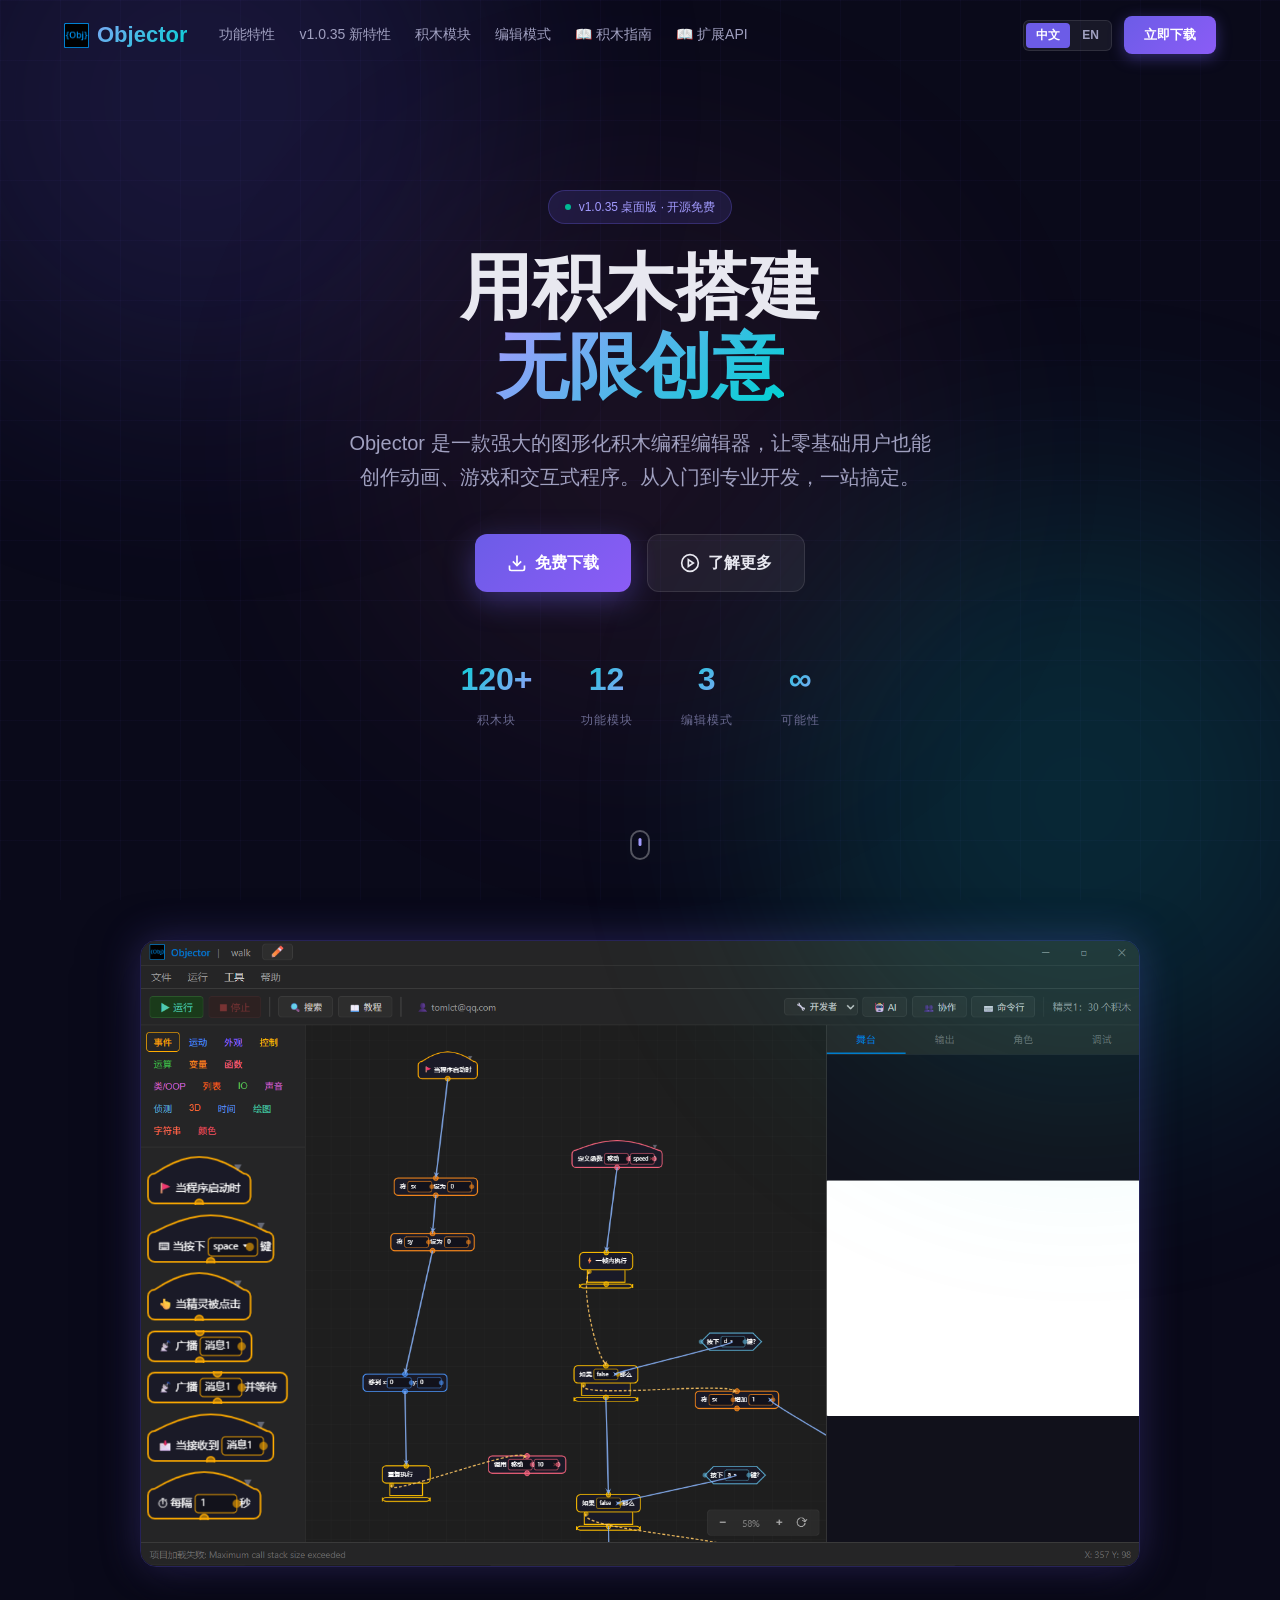
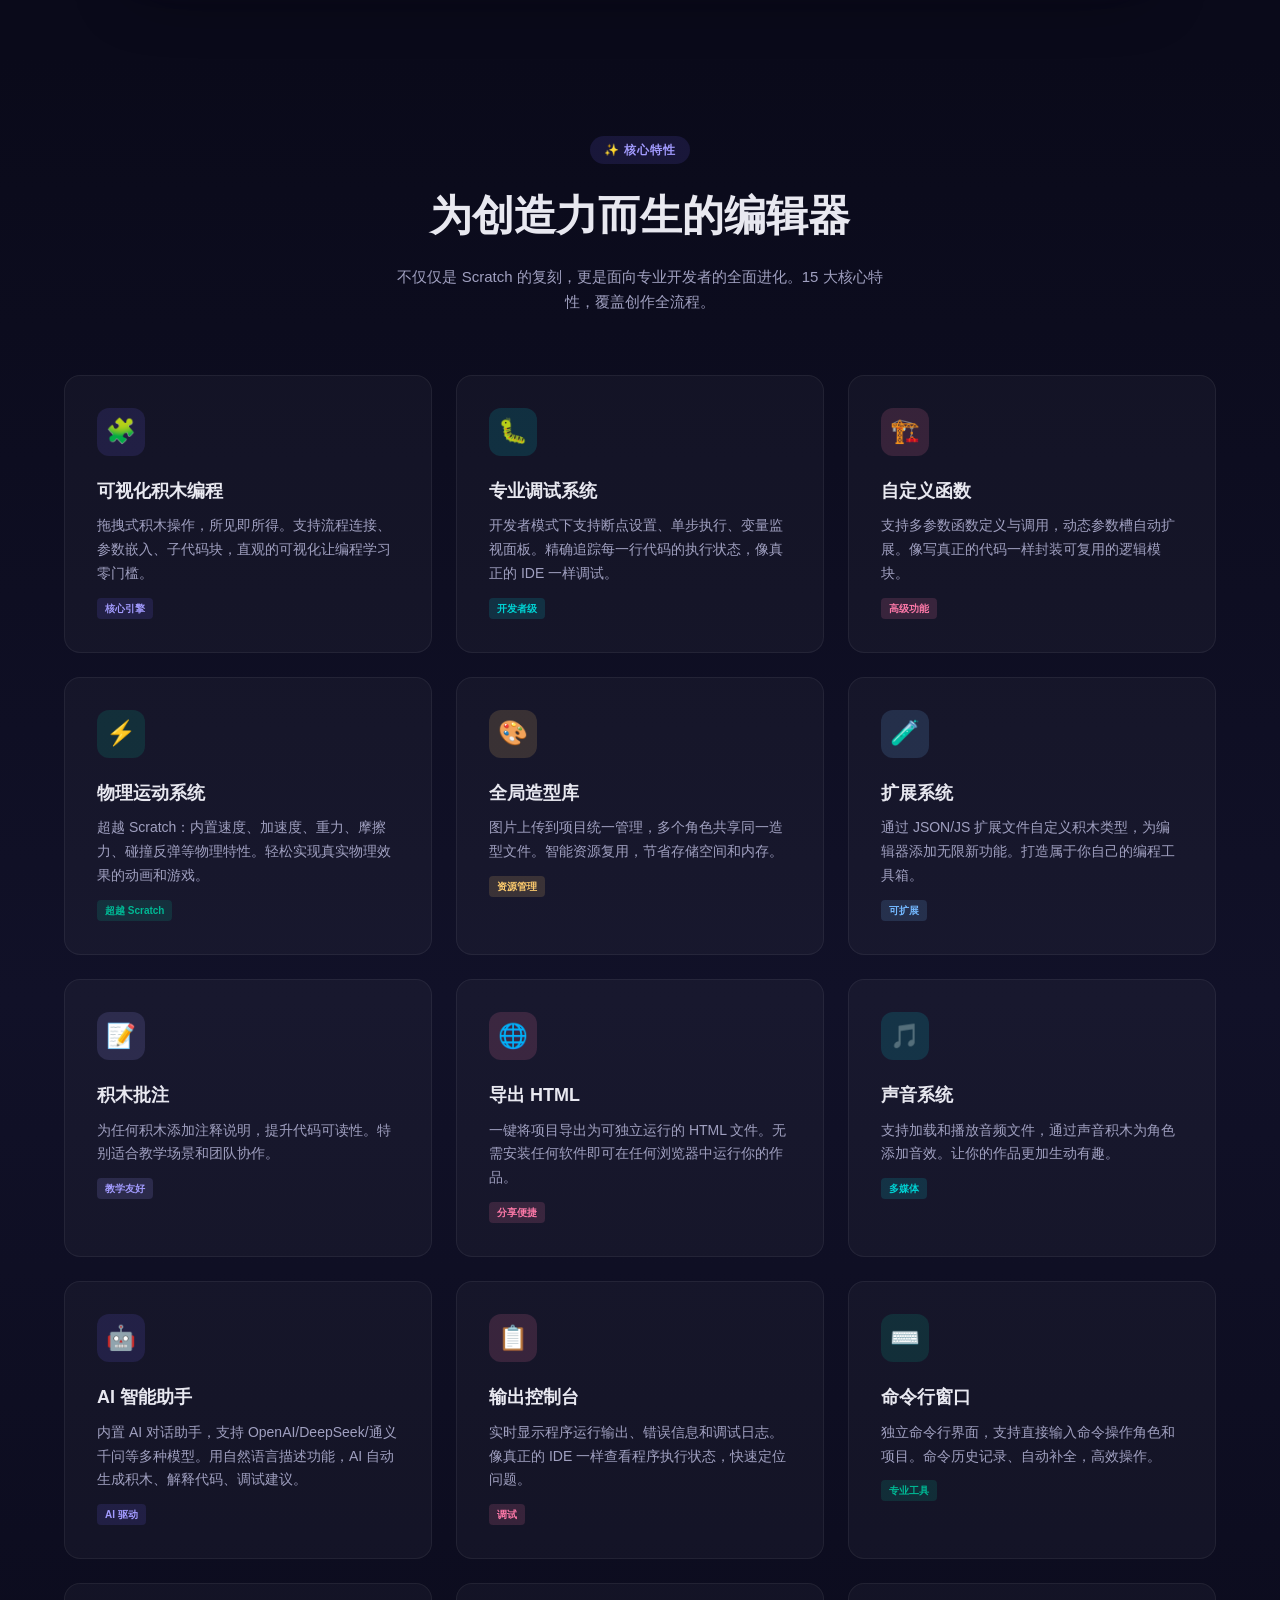
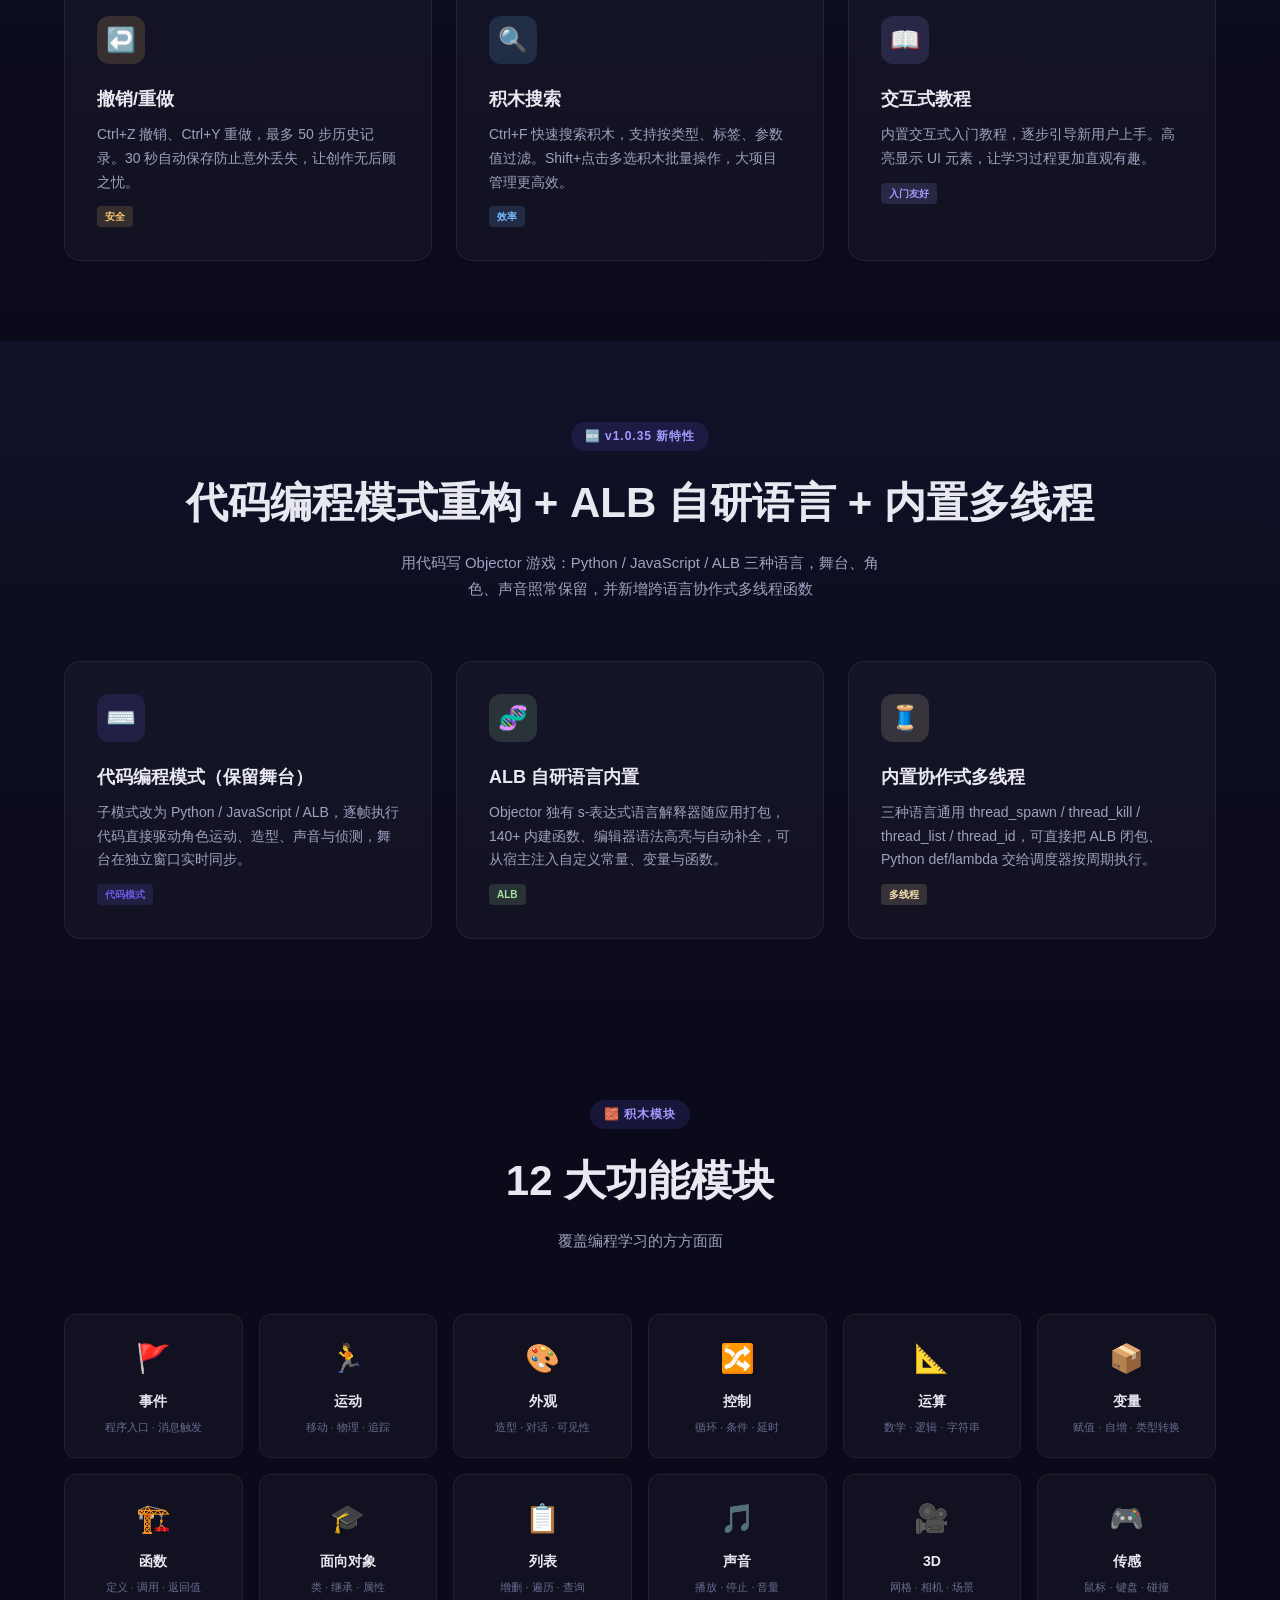
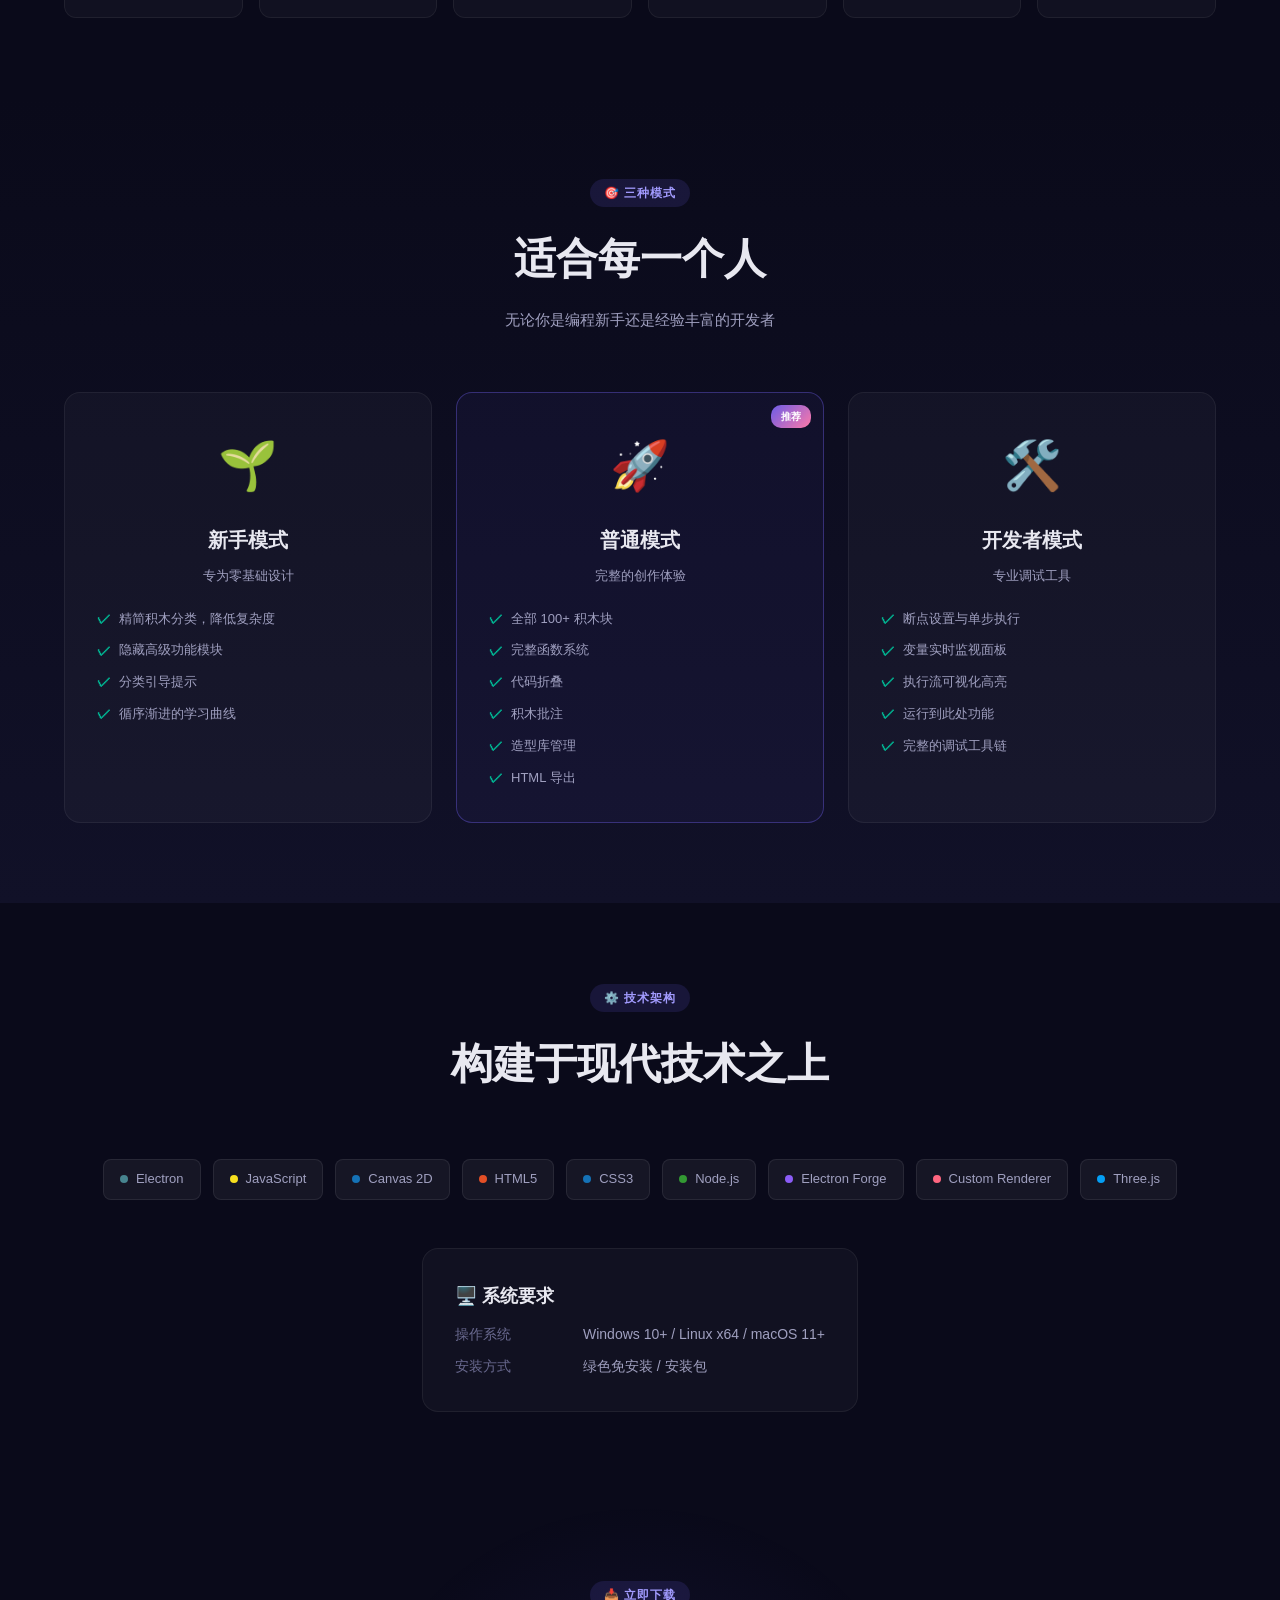
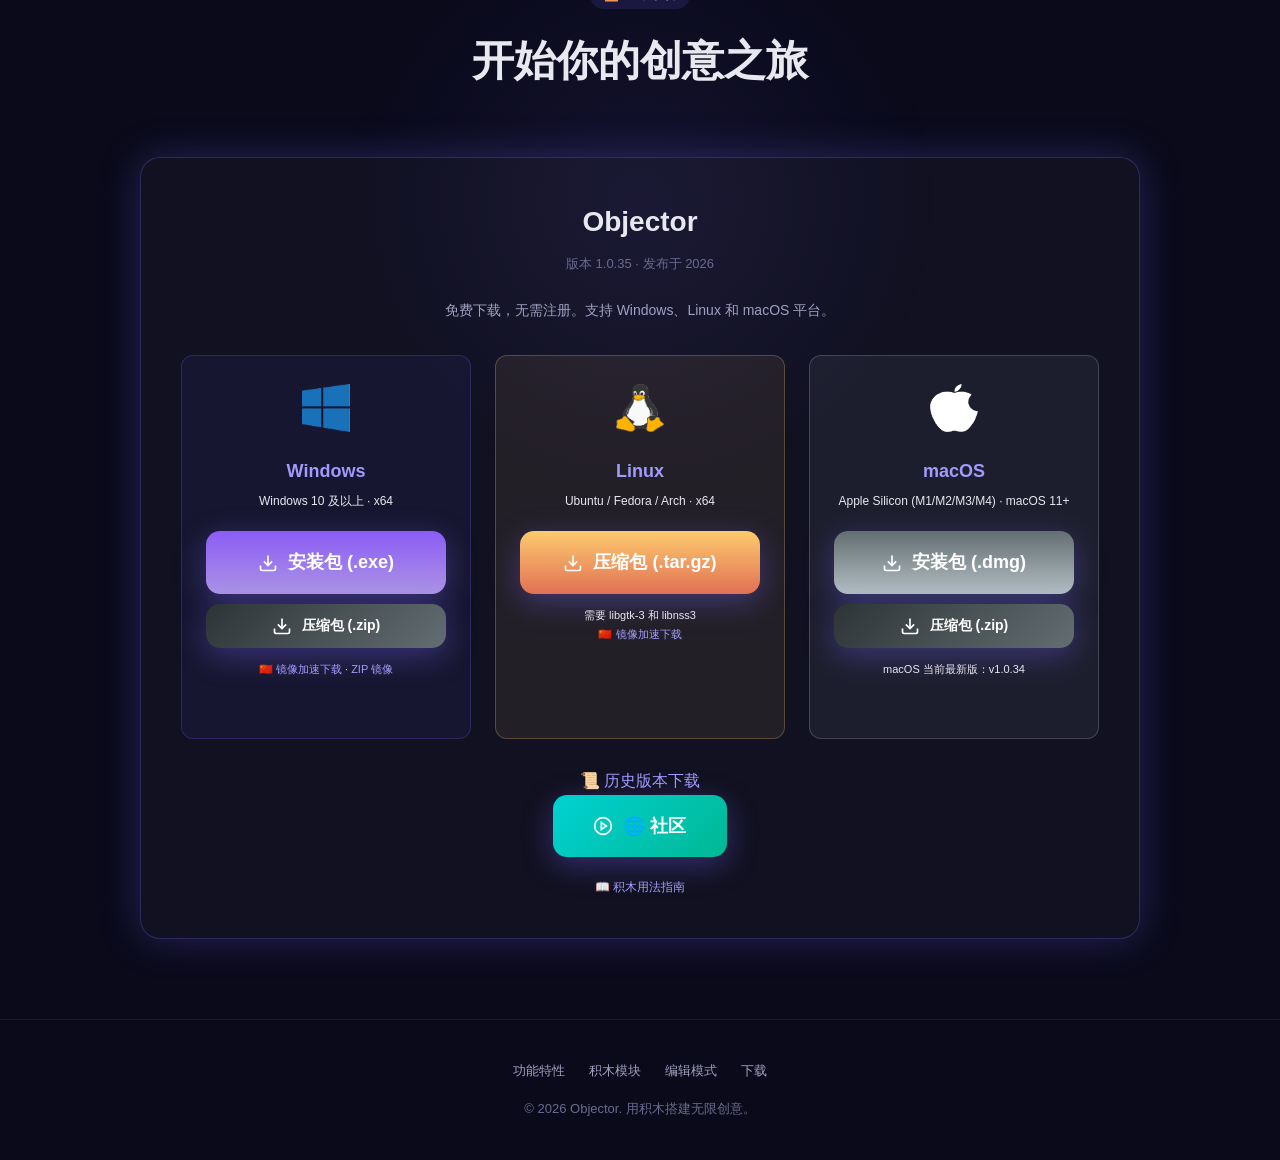
==== commit f65c8c37: "docs: remove v1.0.34 and stale v1.0.25beta what's new sections, keep only latest version" ====
--- a/index.html
+++ b/index.html
@@ -227,7 +227,6 @@
       <div class="nav-links">
         <a href="#features" data-i18n="nav.features">功能特性</a>
         <a href="#v1035" data-i18n="nav.v1035">v1.0.35 新特性</a>
-        <a href="#v1034" data-i18n="nav.v1034">v1.0.34 新特性</a>
         <a href="#modules" data-i18n="nav.modules">积木模块</a>
         <a href="#modes" data-i18n="nav.modes">编辑模式</a>
         <a href="https://lichtom.github.io/objector-coder/blocks-guide/" data-i18n="nav.blocksGuide">📖 积木指南</a>
@@ -438,41 +437,6 @@
         <h3 data-i18n="v1035.c3.title">内置协作式多线程</h3>
         <p data-i18n="v1035.c3.desc">三种语言通用 thread_spawn / thread_kill / thread_list / thread_id，可直接把 ALB 闭包、Python def/lambda 交给调度器按周期执行。</p>
         <span class="feature-tag" style="background:rgba(249,226,175,.15);color:#f9e2af" data-i18n="v1035.c3.tag">多线程</span>
-      </div>
-
-    </div>
-  </div>
-</section>
-
-<!-- What's New in v1.0.34 -->
-<section id="v1034" style="background:linear-gradient(180deg,var(--bg2),var(--bg))">
-  <div class="container">
-    <div class="section-header reveal">
-      <div class="section-tag" data-i18n="v1034.tag">🆕 v1.0.34 新特性</div>
-      <h2 class="section-title" data-i18n="v1034.title">micro:bit 模拟器 + 字母大小写区分 + 模式布局优化</h2>
-      <p class="section-desc" data-i18n="v1034.desc">内置 micro:bit 硬件模拟器，支持 5×5 LED 矩阵、A/B 按钮、GPIO 引脚和传感器模拟，无需真实设备即可调试积木程序</p>
-    </div>
-    <div class="feature-grid">
-
-      <div class="feature-card reveal">
-        <div class="feature-icon" style="background:rgba(108,92,231,.15)">🎮</div>
-        <h3 data-i18n="v1034.c1.title">micro:bit 硬件模拟器</h3>
-        <p data-i18n="v1034.c1.desc">完整模拟 micro:bit 主板，包含 5×5 LED 矩阵（0-9 亮度等级）、A/B 按钮、19 个 GPIO 引脚（OUT/PWM/IN 模式切换）和 6 种传感器数据。</p>
-        <span class="feature-tag" style="background:rgba(108,92,231,.15);color:var(--accent)" data-i18n="v1034.c1.tag">模拟器</span>
-      </div>
-
-      <div class="feature-card reveal">
-        <div class="feature-icon" style="background:rgba(166,227,161,.15)">📝</div>
-        <h3 data-i18n="v1034.c2.title">字母大小写区分</h3>
-        <p data-i18n="v1034.c2.desc">LED 矩阵显示完整支持 26 个大写字母（5 行全高度）和 26 个小写字母（3 行紧凑高度），文字滚动时大小写视觉明确区分。</p>
-        <span class="feature-tag" style="background:rgba(166,227,161,.15);color:#a6e3a1" data-i18n="v1034.c2.tag">显示</span>
-      </div>
-
-      <div class="feature-card reveal">
-        <div class="feature-icon" style="background:rgba(249,226,175,.15)">🔧</div>
-        <h3 data-i18n="v1034.c3.title">模式布局优化</h3>
-        <p data-i18n="v1034.c3.desc">实时模式隐藏角色栏和音频栏，模拟器填满右侧；上传模式右侧栏左右分栏，左侧代码翻译，右侧模拟器面板。</p>
-        <span class="feature-tag" style="background:rgba(249,226,175,.15);color:#f9e2af" data-i18n="v1034.c3.tag">布局</span>
       </div>
 
     </div>
@@ -769,7 +733,7 @@
 const i18n = {
   'zh-CN': {
     'pageTitle': 'Objector - 图形化积木编程编辑器',
-    'nav.features': '功能特性', 'nav.v1025beta': 'v1.0.25.beta 新特性', 'nav.modules': '积木模块',
+    'nav.features': '功能特性', 'nav.modules': '积木模块',
     'nav.modes': '编辑模式', 'nav.blocksGuide': '📖 积木指南', 'nav.extensionApi': '📖 扩展API',
     'nav.download': '立即下载',
     'hero.badge': 'v1.0.35 桌面版 · 开源免费',
@@ -824,20 +788,6 @@
     'features.c15.title': '交互式教程',
     'features.c15.desc': '内置交互式入门教程，逐步引导新用户上手。高亮显示 UI 元素，让学习过程更加直观有趣。',
     'features.c15.tag': '入门友好',
-    'v1025beta.tag': '🆕 v1.0.25.beta 新特性', 'v1025beta.title': '设置面板 + 主题系统 + 协作管理',
-    'v1025beta.desc': '全局设置面板、6种内置主题、自定义CSS编辑器、协作管理、Bug修复',
-    'v1025beta.c1.title': '全局设置面板',
-    'v1025beta.c1.desc': '全新的设置界面，支持外观、编辑器、AI、关于四个标签页，集中管理所有应用配置。',
-    'v1025beta.c1.tag': '设置',
-    'v1025beta.c2.title': '6种内置主题',
-    'v1025beta.c2.desc': '提供默认、深色、浅色、Solarized、Nord、Dracula 六种精心设计的主题，一键切换，实时预览。',
-    'v1025beta.c2.tag': '主题',
-    'v1025beta.c3.title': '自定义CSS编辑器',
-    'v1025beta.c3.desc': '内置CSS编辑器，支持实时预览和重置，让你可以完全自定义应用的外观样式。',
-    'v1025beta.c3.tag': '自定义',
-    'v1025beta.c4.title': '协作管理',
-    'v1025beta.c4.desc': '登录后即可使用协作功能：推送进度、推送到分支、查看人员、分享链接，基于 Supabase 云端同步。',
-    'v1025beta.c4.tag': '协作',
     'modules.tag': '🧱 积木模块', 'modules.title': '12 大功能模块', 'modules.desc': '覆盖编程学习的方方面面',
     'modules.names': ['事件','运动','外观','控制','运算','变量','函数','面向对象','列表','声音','3D','传感'],
     'modules.counts': ['程序入口 · 消息触发','移动 · 物理 · 追踪','造型 · 对话 · 可见性','循环 · 条件 · 延时','数学 · 逻辑 · 字符串','赋值 · 自增 · 类型转换','定义 · 调用 · 返回值','类 · 继承 · 属性','增删 · 遍历 · 查询','播放 · 停止 · 音量','网格 · 相机 · 场景','鼠标 · 键盘 · 碰撞'],
@@ -857,7 +807,7 @@
     'tech.osVal': 'Windows 10+ / Linux x64 / macOS 11+',
     'tech.install': '安装方式', 'tech.installVal': '绿色免安装 / 安装包',
     'download.tag': '📥 立即下载', 'download.title': '开始你的创意之旅',
-    'nav.v1034': 'v1.0.34 新特性', 'v1034.tag': '🆕 v1.0.34 新特性', 'v1034.title': 'micro:bit 模拟器 + 字母大小写区分 + 模式布局优化', 'v1034.desc': '内置 micro:bit 硬件模拟器，支持 5×5 LED 矩阵、A/B 按钮、GPIO 引脚和传感器模拟，无需真实设备即可调试积木程序', 'v1034.c1.title': 'micro:bit 硬件模拟器', 'v1034.c1.desc': '完整模拟 micro:bit 主板，包含 5×5 LED 矩阵（0-9 亮度等级）、A/B 按钮、19 个 GPIO 引脚（OUT/PWM/IN 模式切换）和 6 种传感器数据。', 'v1034.c1.tag': '模拟器', 'v1034.c2.title': '字母大小写区分', 'v1034.c2.desc': 'LED 矩阵显示完整支持 26 个大写字母（5 行全高度）和 26 个小写字母（3 行紧凑高度），文字滚动时大小写视觉明确区分。', 'v1034.c2.tag': '显示', 'v1034.c3.title': '模式布局优化', 'v1034.c3.desc': '实时模式隐藏角色栏和音频栏，模拟器填满右侧；上传模式右侧栏左右分栏，左侧代码翻译，右侧模拟器面板。', 'v1034.c3.tag': '布局', 'nav.v1035': 'v1.0.35 新特性', 'v1035.tag': '🆕 v1.0.35 新特性', 'v1035.title': '代码编程模式重构 + ALB 自研语言 + 内置多线程', 'v1035.desc': '用代码写 Objector 游戏：Python / JavaScript / ALB 三种语言，舞台、角色、声音照常保留，并新增跨语言协作式多线程函数', 'v1035.c1.title': '代码编程模式（保留舞台）', 'v1035.c1.desc': '子模式改为 Python / JavaScript / ALB，逐帧执行代码直接驱动角色运动、造型、声音与侦测，舞台在独立窗口实时同步。', 'v1035.c1.tag': '代码模式', 'v1035.c2.title': 'ALB 自研语言内置', 'v1035.c2.desc': 'Objector 独有 s-表达式语言解释器随应用打包，140+ 内建函数、编辑器语法高亮与自动补全，可从宿主注入自定义常量、变量与函数。', 'v1035.c2.tag': 'ALB', 'v1035.c3.title': '内置协作式多线程', 'v1035.c3.desc': '三种语言通用 thread_spawn / thread_kill / thread_list / thread_id，可直接把 ALB 闭包、Python def/lambda 交给调度器按周期执行。', 'v1035.c3.tag': '多线程', 'download.version': '版本 1.0.35 · 发布于 2026', 'download.macNote': 'macOS 当前最新版：v1.0.34',
+    'nav.v1035': 'v1.0.35 新特性', 'v1035.tag': '🆕 v1.0.35 新特性', 'v1035.title': '代码编程模式重构 + ALB 自研语言 + 内置多线程', 'v1035.desc': '用代码写 Objector 游戏：Python / JavaScript / ALB 三种语言，舞台、角色、声音照常保留，并新增跨语言协作式多线程函数', 'v1035.c1.title': '代码编程模式（保留舞台）', 'v1035.c1.desc': '子模式改为 Python / JavaScript / ALB，逐帧执行代码直接驱动角色运动、造型、声音与侦测，舞台在独立窗口实时同步。', 'v1035.c1.tag': '代码模式', 'v1035.c2.title': 'ALB 自研语言内置', 'v1035.c2.desc': 'Objector 独有 s-表达式语言解释器随应用打包，140+ 内建函数、编辑器语法高亮与自动补全，可从宿主注入自定义常量、变量与函数。', 'v1035.c2.tag': 'ALB', 'v1035.c3.title': '内置协作式多线程', 'v1035.c3.desc': '三种语言通用 thread_spawn / thread_kill / thread_list / thread_id，可直接把 ALB 闭包、Python def/lambda 交给调度器按周期执行。', 'v1035.c3.tag': '多线程', 'download.version': '版本 1.0.35 · 发布于 2026', 'download.macNote': 'macOS 当前最新版：v1.0.34',
     'download.desc': '免费下载，无需注册。支持 Windows、Linux 和 macOS 平台。',
     'download.winReq': 'Windows 10 及以上 · x64',
     'download.installer': '安装包 (.exe)', 'download.zip': '压缩包 (.zip)',
@@ -871,7 +821,7 @@
   },
   'en': {
     'pageTitle': 'Objector - Visual Block Programming Editor',
-    'nav.features': 'Features', 'nav.v1025beta': "What's New v1.0.25.beta", 'nav.modules': 'Block Modules',
+    'nav.features': 'Features', 'nav.modules': 'Block Modules',
     'nav.modes': 'Edit Modes', 'nav.blocksGuide': '📖 Blocks Guide', 'nav.extensionApi': '📖 Extension API',
     'nav.download': 'Download',
     'hero.badge': 'v1.0.35 Desktop · Open Source & Free',
@@ -926,20 +876,6 @@
     'features.c15.title': 'Interactive Tutorial',
     'features.c15.desc': 'Built-in interactive tutorial to guide new users step by step. Highlighted UI elements make learning more intuitive and fun.',
     'features.c15.tag': 'Beginner Friendly',
-    'v1025beta.tag': '🆕 v1.0.25.beta New Features', 'v1025beta.title': 'Settings Panel + Theme System + Collaboration',
-    'v1025beta.desc': 'Global settings panel, 6 built-in themes, custom CSS editor, collaboration, bug fixes',
-    'v1025beta.c1.title': 'Global Settings Panel',
-    'v1025beta.c1.desc': 'Brand new settings interface with four tabs: Appearance, Editor, AI, and About. Centralized management of all app configurations.',
-    'v1025beta.c1.tag': 'Settings',
-    'v1025beta.c2.title': '6 Built-in Themes',
-    'v1025beta.c2.desc': 'Six carefully designed themes: Default, Dark, Light, Solarized, Nord, and Dracula. One-click switching with real-time preview.',
-    'v1025beta.c2.tag': 'Themes',
-    'v1025beta.c3.title': 'Custom CSS Editor',
-    'v1025beta.c3.desc': 'Built-in CSS editor with real-time preview and reset functionality, allowing you to fully customize the app appearance.',
-    'v1025beta.c3.tag': 'Custom',
-    'v1025beta.c4.title': 'Collaboration',
-    'v1025beta.c4.desc': 'Collaboration features after login: push progress, push to branches, view members, share links, powered by Supabase cloud sync.',
-    'v1025beta.c4.tag': 'Collaboration',
     'modules.tag': '🧱 Block Modules', 'modules.title': '12 Feature Modules', 'modules.desc': 'Covering all aspects of programming',
     'modules.names': ['Events','Motion','Looks','Control','Operators','Variables','Functions','OOP','Lists','Sound','3D','Sensing'],
     'modules.counts': ['Entry Points · Messages','Move · Physics · Tracking','Costumes · Dialog · Visibility','Loops · Conditions · Delays','Math · Logic · Strings','Assignment · Increment · Type Cast','Define · Call · Return','Class · Inherit · Properties','Add · Remove · Iterate','Play · Stop · Volume','Mesh · Camera · Scene','Mouse · Keyboard · Collision'],
@@ -959,7 +895,7 @@
     'tech.osVal': 'Windows 10+ / Linux x64 / macOS 11+',
     'tech.install': 'Installation', 'tech.installVal': 'Portable / Installer',
     'download.tag': '📥 Download Now', 'download.title': 'Start Your Creative Journey',
-    'nav.v1034': 'v1.0.34 What\'s New', 'v1034.tag': '🆕 v1.0.34 What\'s New', 'v1034.title': 'micro:bit Simulator + Case-Sensitive Letters + Layout Optimization', 'v1034.desc': 'Built-in micro:bit hardware simulator with 5×5 LED matrix, A/B buttons, GPIO pins and sensor simulation, debug block programs without real hardware', 'v1034.c1.title': 'micro:bit Hardware Simulator', 'v1034.c1.desc': 'Full micro:bit board simulation with 5×5 LED matrix (0-9 brightness levels), A/B buttons, 19 GPIO pins (OUT/PWM/IN mode switching) and 6 sensor types.', 'v1034.c1.tag': 'Simulator', 'v1034.c2.title': 'Case-Sensitive Letters', 'v1034.c2.desc': 'LED matrix supports 26 uppercase (5-row full height) and 26 lowercase (3-row compact) letters with clear visual distinction during text scrolling.', 'v1034.c2.tag': 'Display', 'v1034.c3.title': 'Mode Layout Optimization', 'v1034.c3.desc': 'Realtime mode hides sprite/audio panels, simulator fills right panel; Upload mode splits right panel into code editor (left) and simulator (right).', 'v1034.c3.tag': 'Layout', 'nav.v1035': 'v1.0.35 What\'s New', 'v1035.tag': '🆕 v1.0.35 What\'s New', 'v1035.title': 'Code Mode Revamp + ALB Language + Built-in Threads', 'v1035.desc': 'Write Objector games in code: Python / JavaScript / ALB, with stage, sprites and sound intact, plus new cross-language cooperative threading functions', 'v1035.c1.title': 'Code Mode (Stage Preserved)', 'v1035.c1.desc': 'Sub-modes now Python / JavaScript / ALB; frame-by-frame code drives sprite motion, costumes, sound and sensing while the stage syncs in a separate window.', 'v1035.c1.tag': 'Code Mode', 'v1035.c2.title': 'Built-in ALB Language', 'v1035.c2.desc': 'Objector\'s own s-expression language interpreter ships with the app: 140+ built-in functions, editor syntax highlighting & autocomplete, with custom constants/variables/functions injectable from the host.', 'v1035.c2.tag': 'ALB', 'v1035.c3.title': 'Built-in Cooperative Threads', 'v1035.c3.desc': 'thread_spawn / thread_kill / thread_list / thread_id work across all three languages; pass ALB closures or Python def/lambda functions straight to the scheduler.', 'v1035.c3.tag': 'Threading', 'download.version': 'Version 1.0.35 · Released 2026', 'download.macNote': 'Latest macOS build: v1.0.34',
+    'nav.v1035': 'v1.0.35 What\'s New', 'v1035.tag': '🆕 v1.0.35 What\'s New', 'v1035.title': 'Code Mode Revamp + ALB Language + Built-in Threads', 'v1035.desc': 'Write Objector games in code: Python / JavaScript / ALB, with stage, sprites and sound intact, plus new cross-language cooperative threading functions', 'v1035.c1.title': 'Code Mode (Stage Preserved)', 'v1035.c1.desc': 'Sub-modes now Python / JavaScript / ALB; frame-by-frame code drives sprite motion, costumes, sound and sensing while the stage syncs in a separate window.', 'v1035.c1.tag': 'Code Mode', 'v1035.c2.title': 'Built-in ALB Language', 'v1035.c2.desc': 'Objector\'s own s-expression language interpreter ships with the app: 140+ built-in functions, editor syntax highlighting & autocomplete, with custom constants/variables/functions injectable from the host.', 'v1035.c2.tag': 'ALB', 'v1035.c3.title': 'Built-in Cooperative Threads', 'v1035.c3.desc': 'thread_spawn / thread_kill / thread_list / thread_id work across all three languages; pass ALB closures or Python def/lambda functions straight to the scheduler.', 'v1035.c3.tag': 'Threading', 'download.version': 'Version 1.0.35 · Released 2026', 'download.macNote': 'Latest macOS build: v1.0.34',
     'download.desc': 'Free download, no registration required. Supports Windows, Linux, and macOS.',
     'download.winReq': 'Windows 10 and above · x64',
     'download.installer': 'Installer (.exe)', 'download.zip': 'Archive (.zip)',
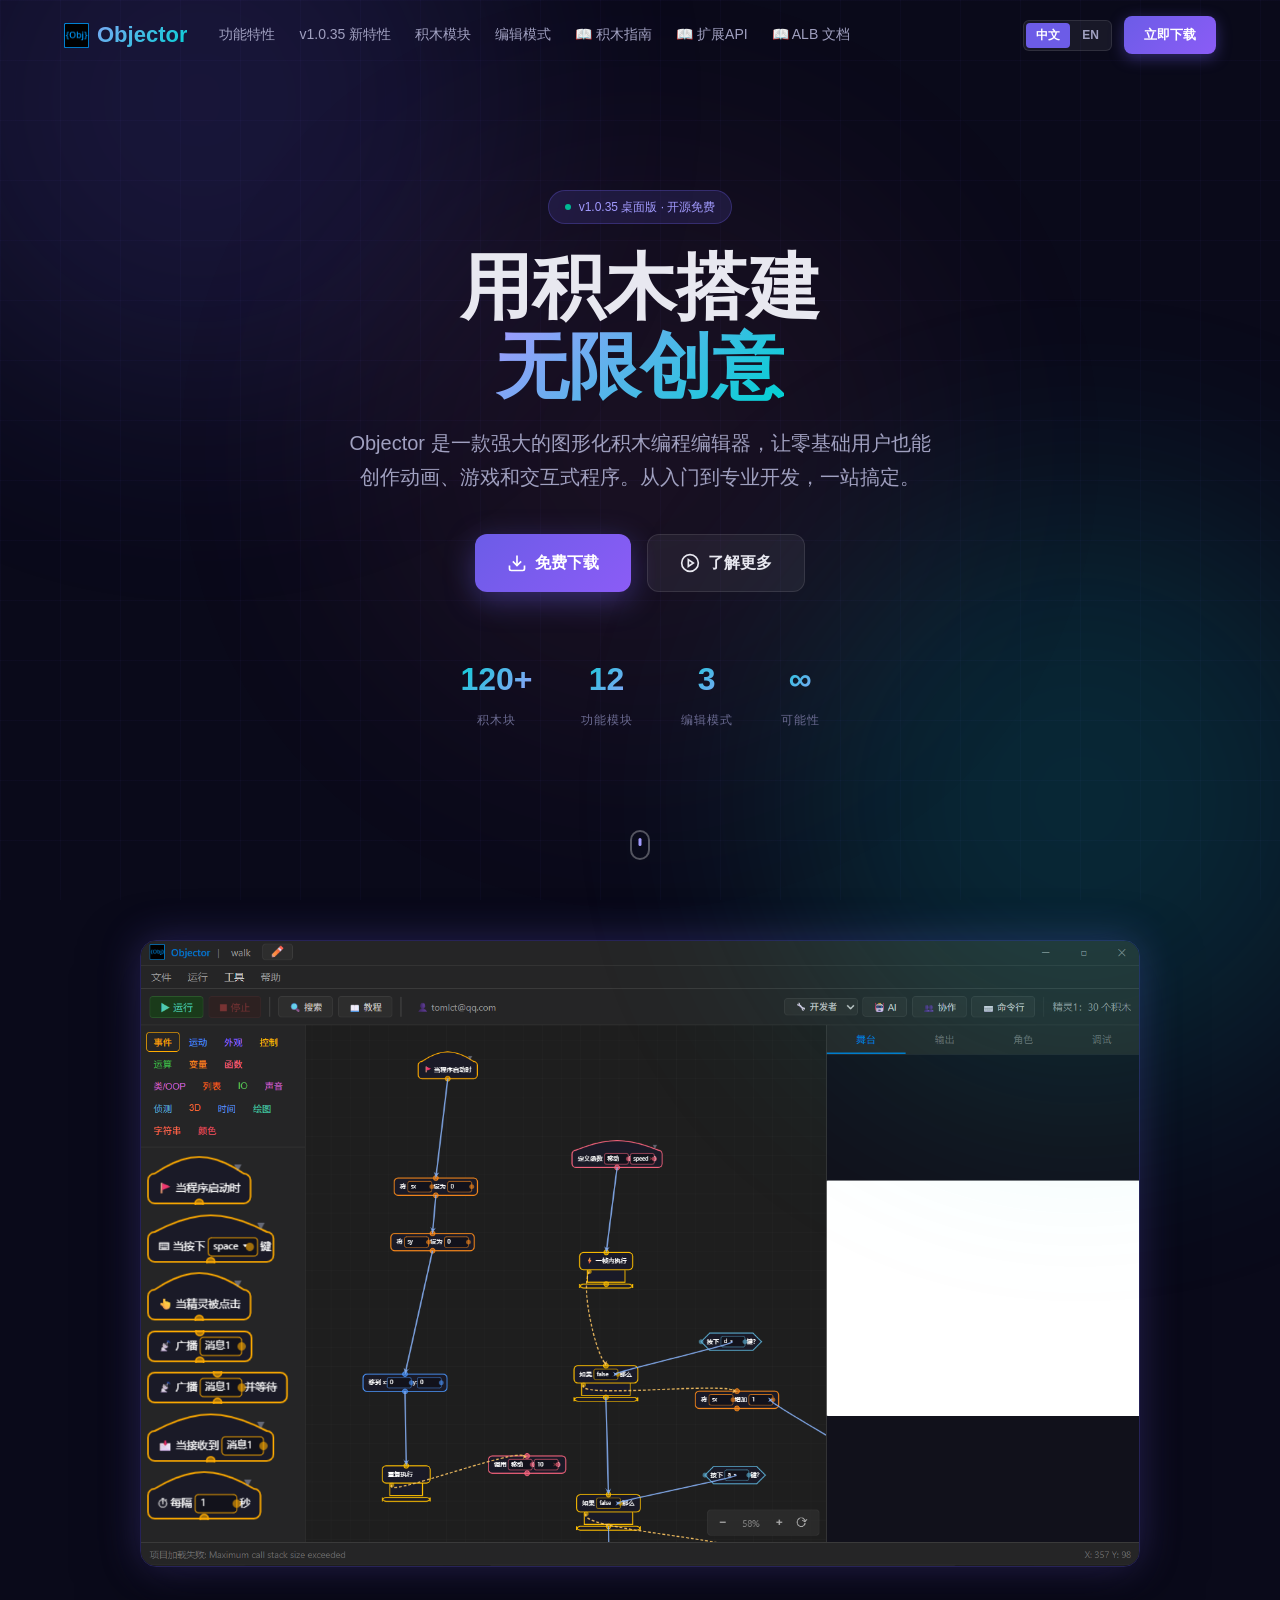
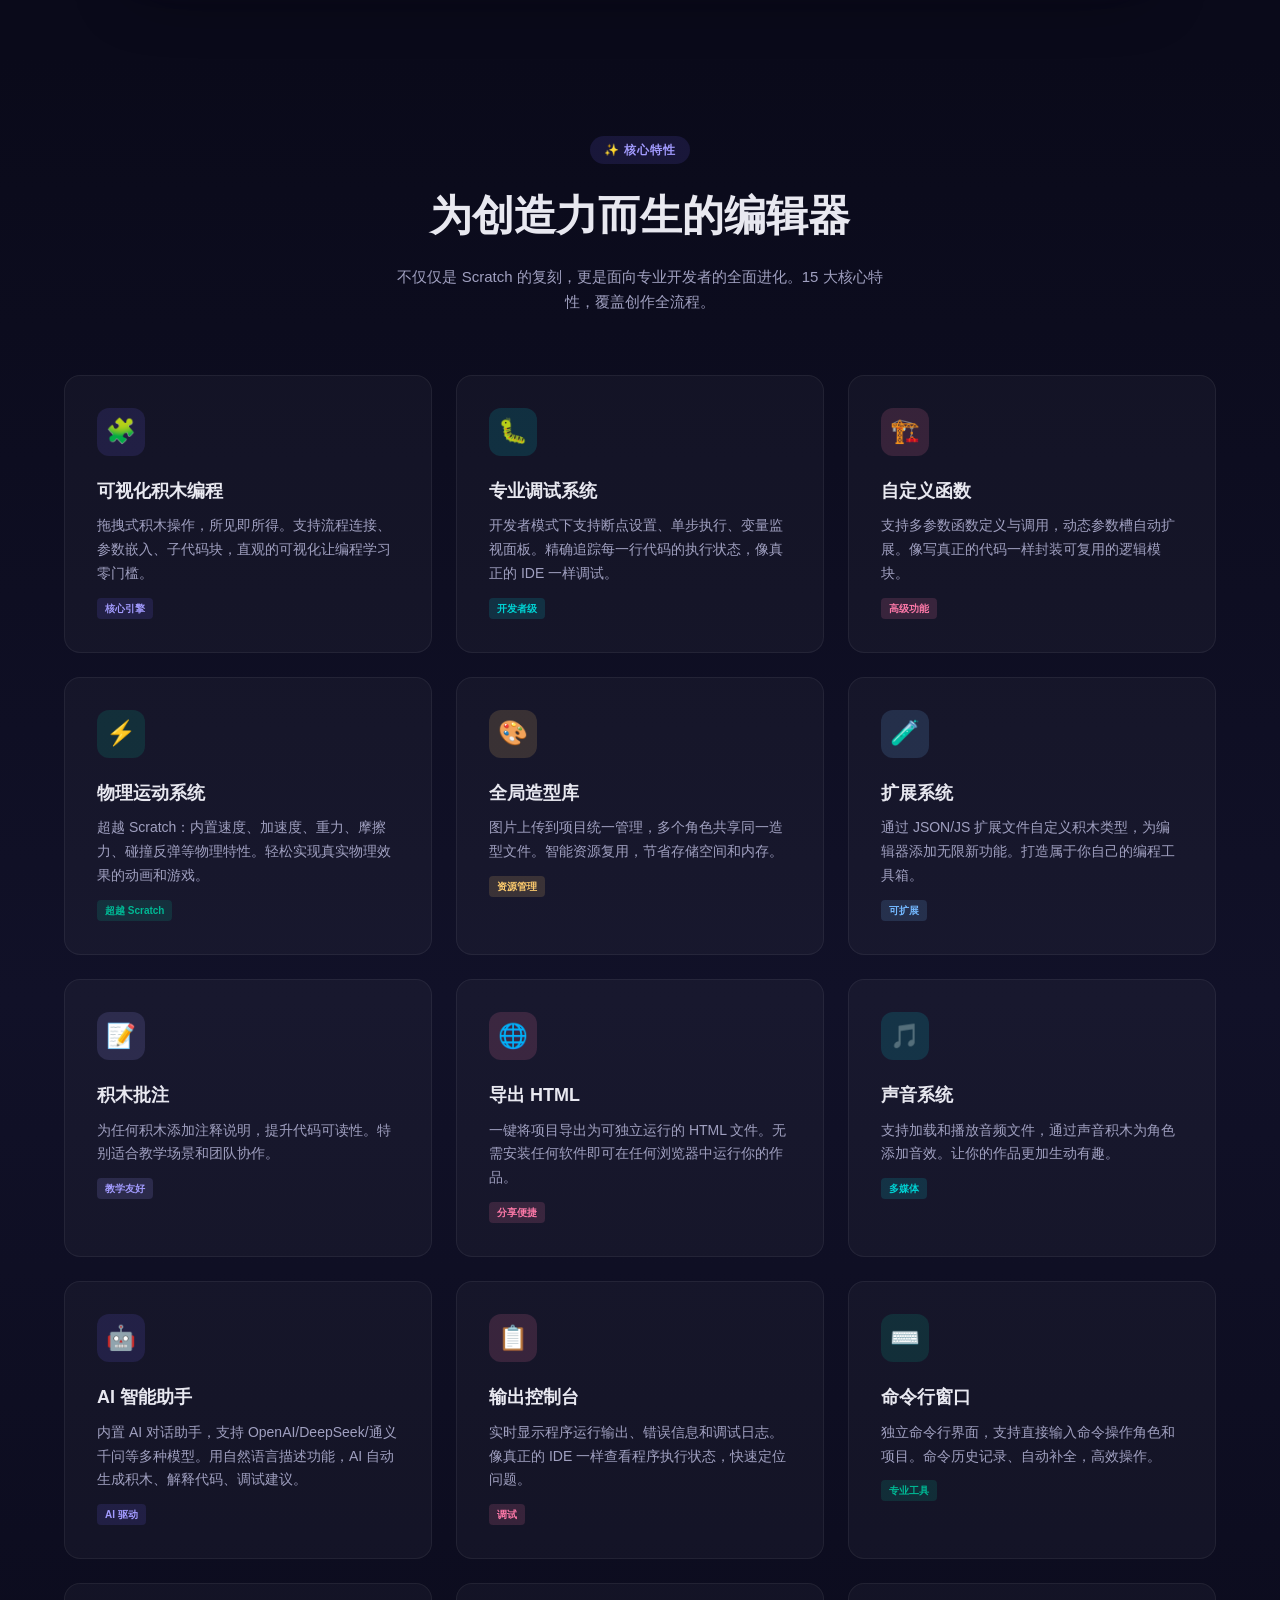
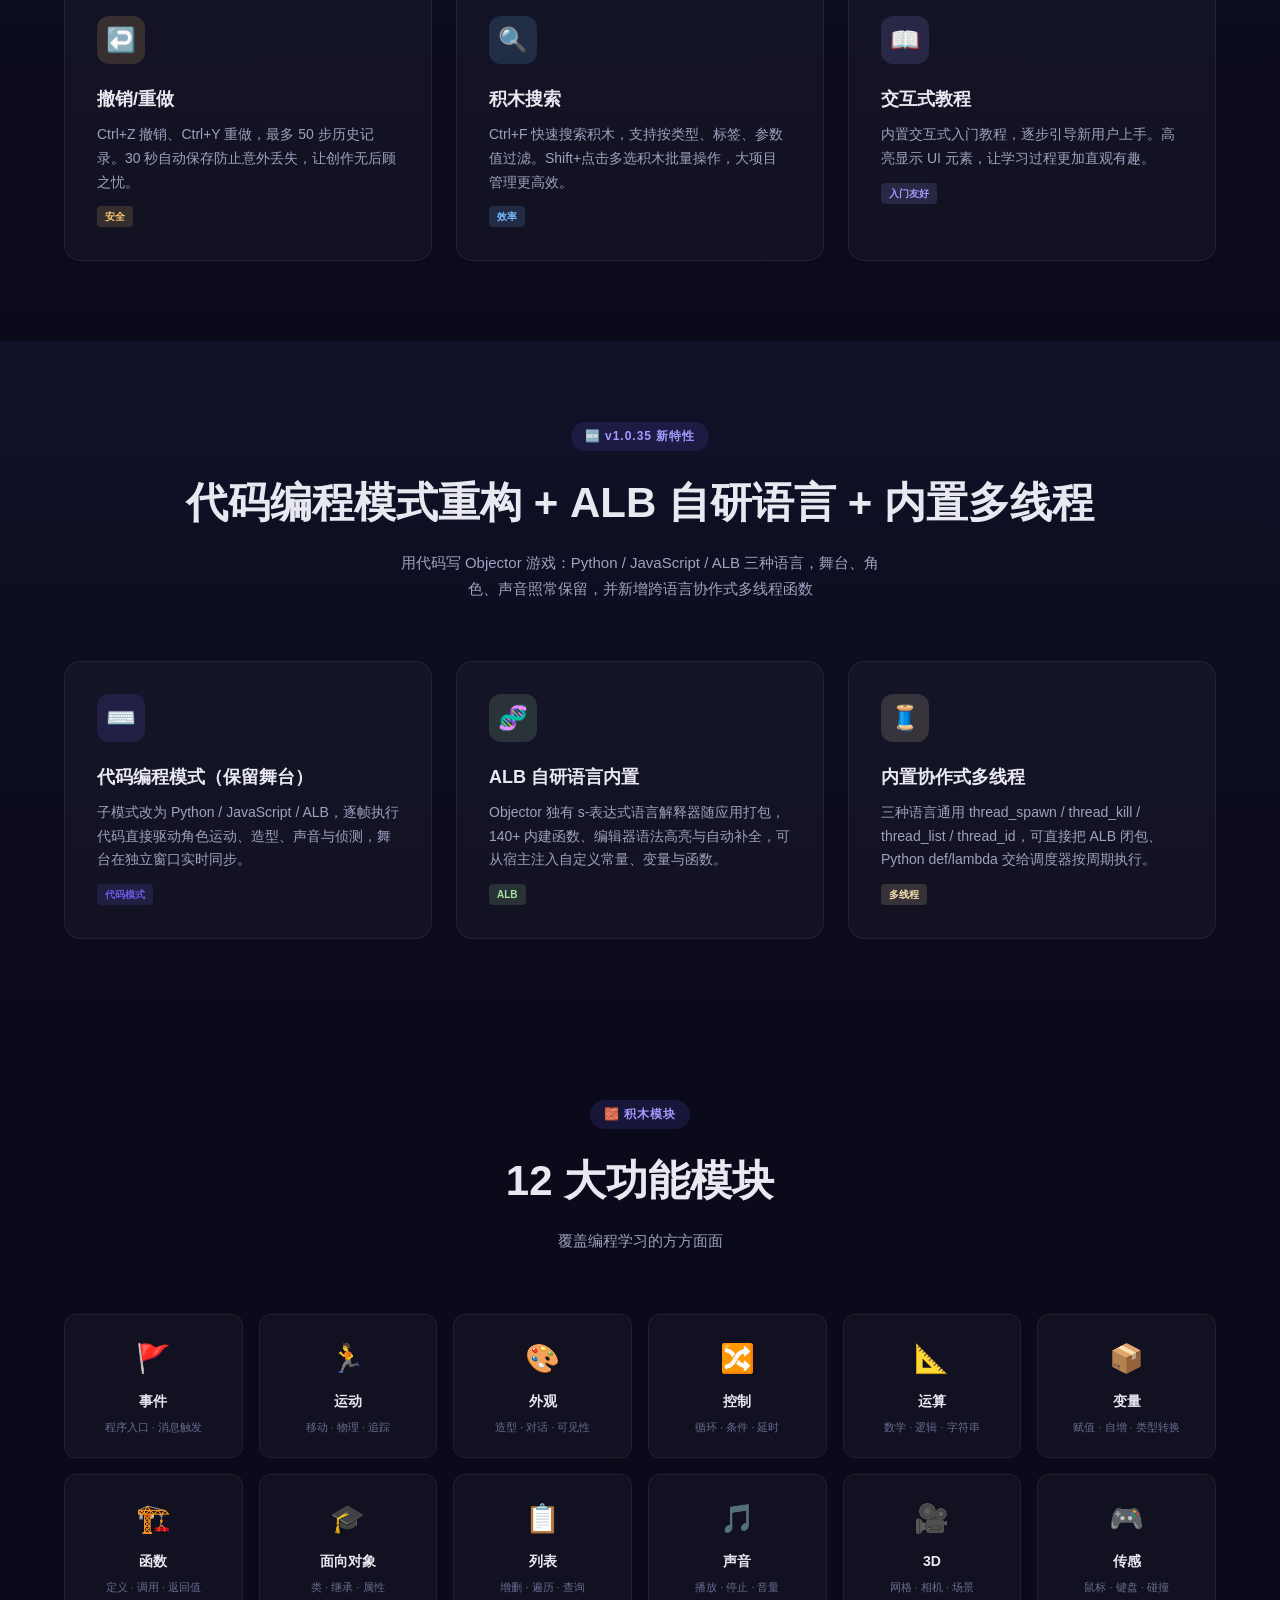
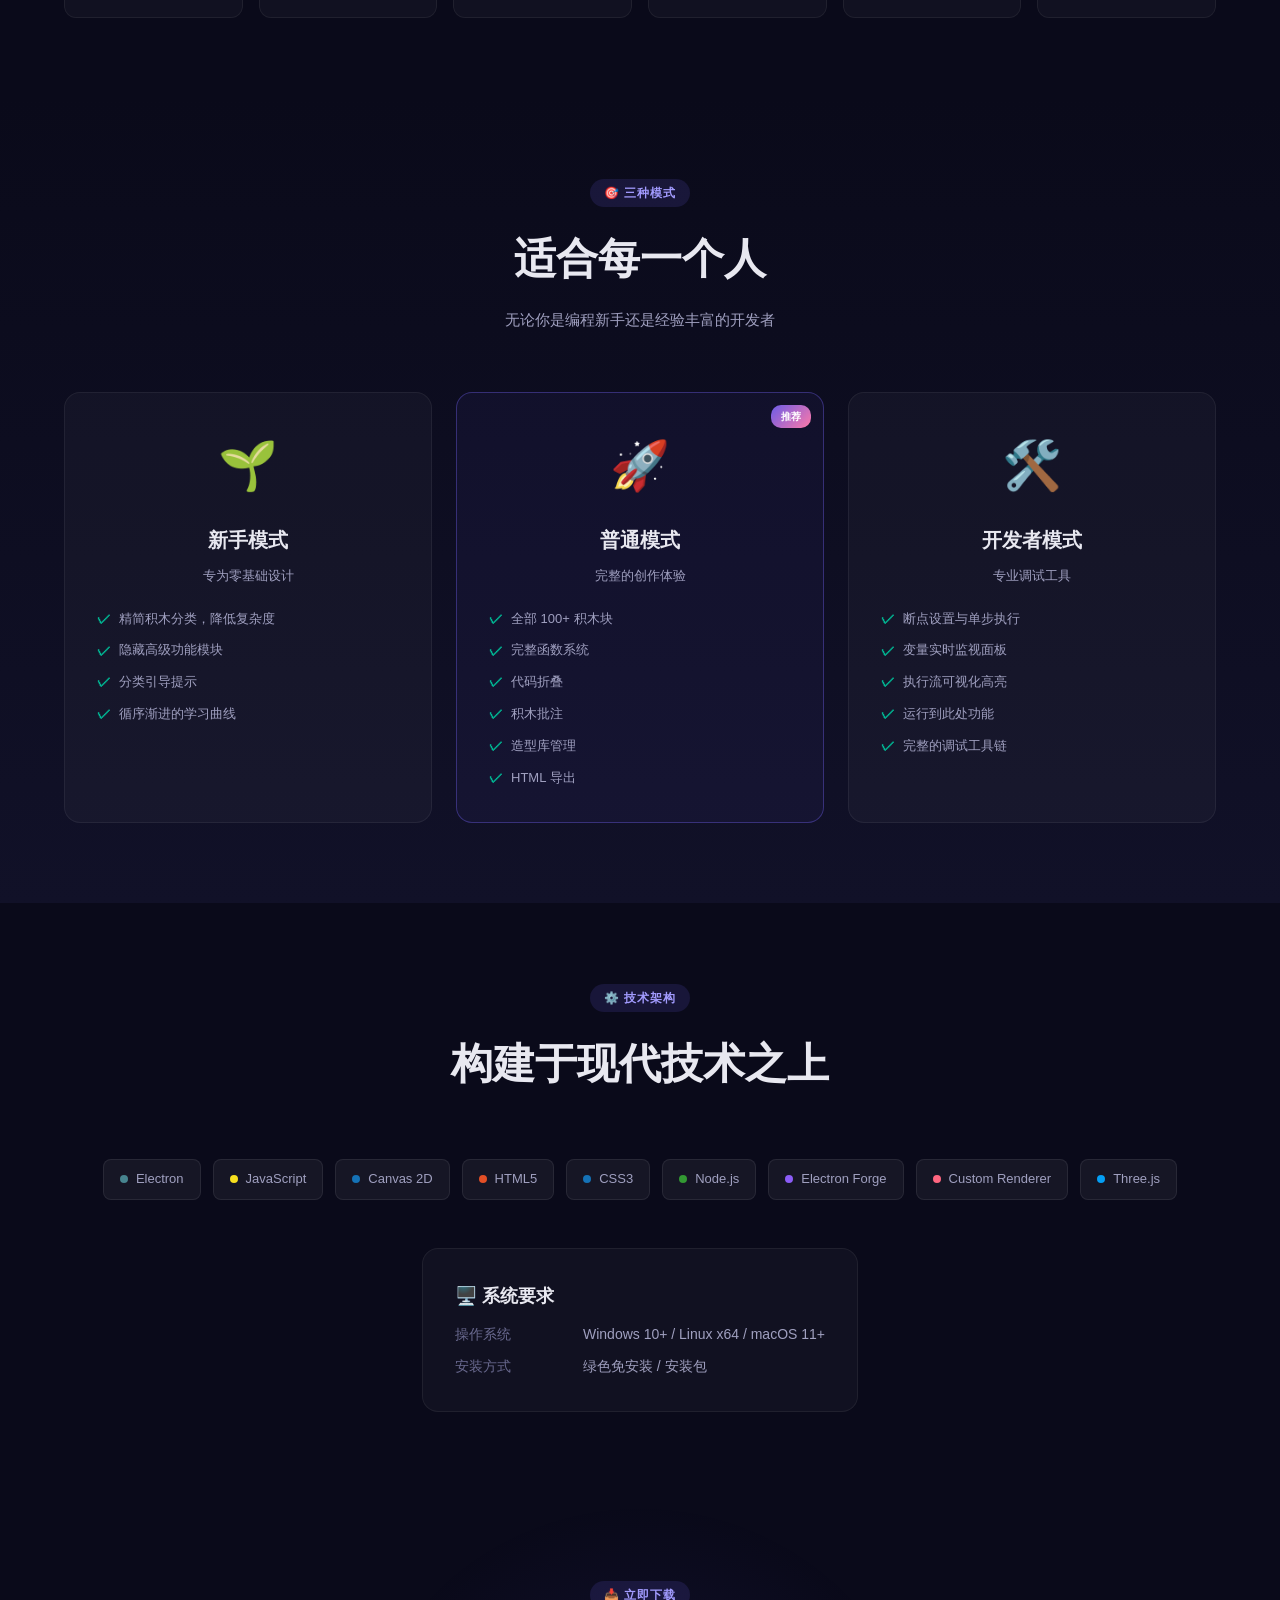
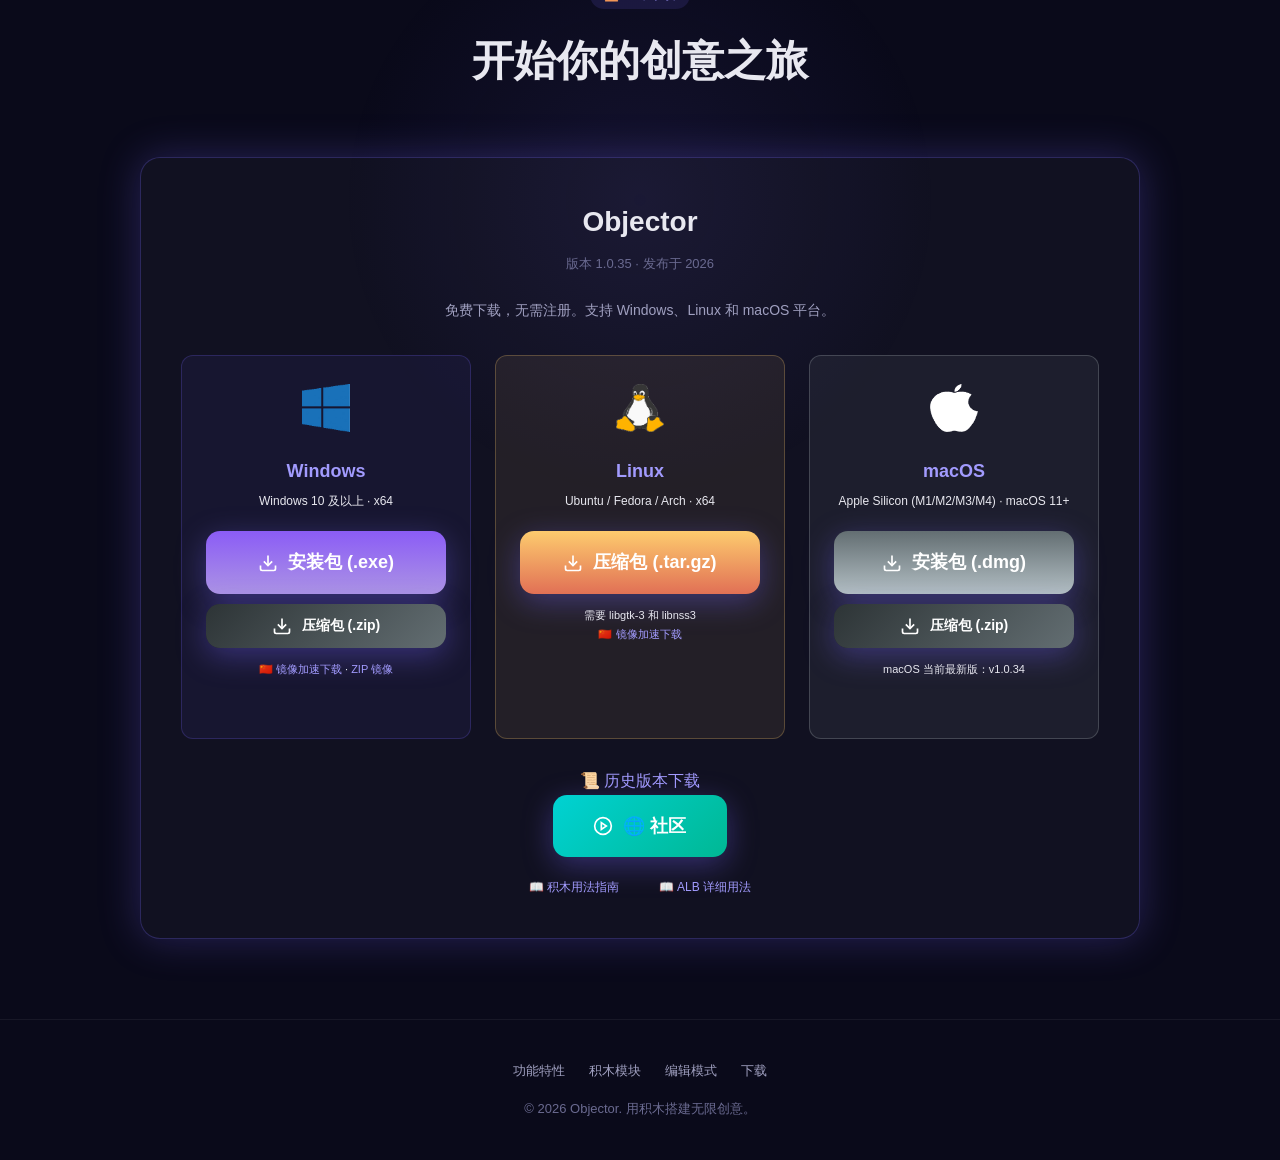
==== commit 52e3378f: "docs: add ALB detailed usage doc links to navbar and download section" ====
--- a/index.html
+++ b/index.html
@@ -231,6 +231,7 @@
         <a href="#modes" data-i18n="nav.modes">编辑模式</a>
         <a href="https://lichtom.github.io/objector-coder/blocks-guide/" data-i18n="nav.blocksGuide">📖 积木指南</a>
         <a href="https://lichtom.github.io/objector-coder/extension-api" data-i18n="nav.extensionApi">📖 扩展API</a>
+        <a href="https://lichtom.github.io/ALB/docs.html" data-i18n="nav.albDocs">📖 ALB 文档</a>
       </div>
     </div>
     <div style="display:flex;align-items:center;gap:12px">
@@ -675,6 +676,7 @@
 
       <div class="download-info" style="text-align:center;">
         <a href="https://lichtom.github.io/objector-coder/blocks-guide/" style="color:var(--accent2)" data-i18n="download.guide">📖 积木用法指南</a>
+        <a href="https://lichtom.github.io/ALB/docs.html" style="color:var(--accent2);margin-left:16px" data-i18n="download.albGuide">📖 ALB 详细用法</a>
       </div>
     </div>
   </div>
@@ -734,7 +736,7 @@
   'zh-CN': {
     'pageTitle': 'Objector - 图形化积木编程编辑器',
     'nav.features': '功能特性', 'nav.modules': '积木模块',
-    'nav.modes': '编辑模式', 'nav.blocksGuide': '📖 积木指南', 'nav.extensionApi': '📖 扩展API',
+    'nav.modes': '编辑模式', 'nav.blocksGuide': '📖 积木指南', 'nav.extensionApi': '📖 扩展API', 'nav.albDocs': '📖 ALB 文档',
     'nav.download': '立即下载',
     'hero.badge': 'v1.0.35 桌面版 · 开源免费',
     'hero.title': '用积木搭建<br><span class="gradient">无限创意</span>',
@@ -816,13 +818,14 @@
     'download.versions': '📜 历史版本下载',
     'download.community': '🌐 社区',
     'download.guide': '📖 积木用法指南',
+    'download.albGuide': '📖 ALB 详细用法',
     'ft.features': '功能特性', 'ft.modules': '积木模块', 'ft.modes': '编辑模式', 'ft.download': '下载',
     'ft.copyright': '© 2026 Objector. 用积木搭建无限创意。'
   },
   'en': {
     'pageTitle': 'Objector - Visual Block Programming Editor',
     'nav.features': 'Features', 'nav.modules': 'Block Modules',
-    'nav.modes': 'Edit Modes', 'nav.blocksGuide': '📖 Blocks Guide', 'nav.extensionApi': '📖 Extension API',
+    'nav.modes': 'Edit Modes', 'nav.blocksGuide': '📖 Blocks Guide', 'nav.extensionApi': '📖 Extension API', 'nav.albDocs': '📖 ALB Docs',
     'nav.download': 'Download',
     'hero.badge': 'v1.0.35 Desktop · Open Source & Free',
     'hero.title': 'Build with Blocks<br><span class="gradient">Unlimited Creativity</span>',
@@ -904,6 +907,7 @@
     'download.versions': '📜 Previous Versions',
     'download.community': '🌐 Community',
     'download.guide': '📖 Blocks Usage Guide',
+    'download.albGuide': '📖 ALB Detailed Guide',
     'ft.features': 'Features', 'ft.modules': 'Modules', 'ft.modes': 'Edit Modes', 'ft.download': 'Download',
     'ft.copyright': '© 2026 Objector. Build unlimited creativity with blocks.'
   }
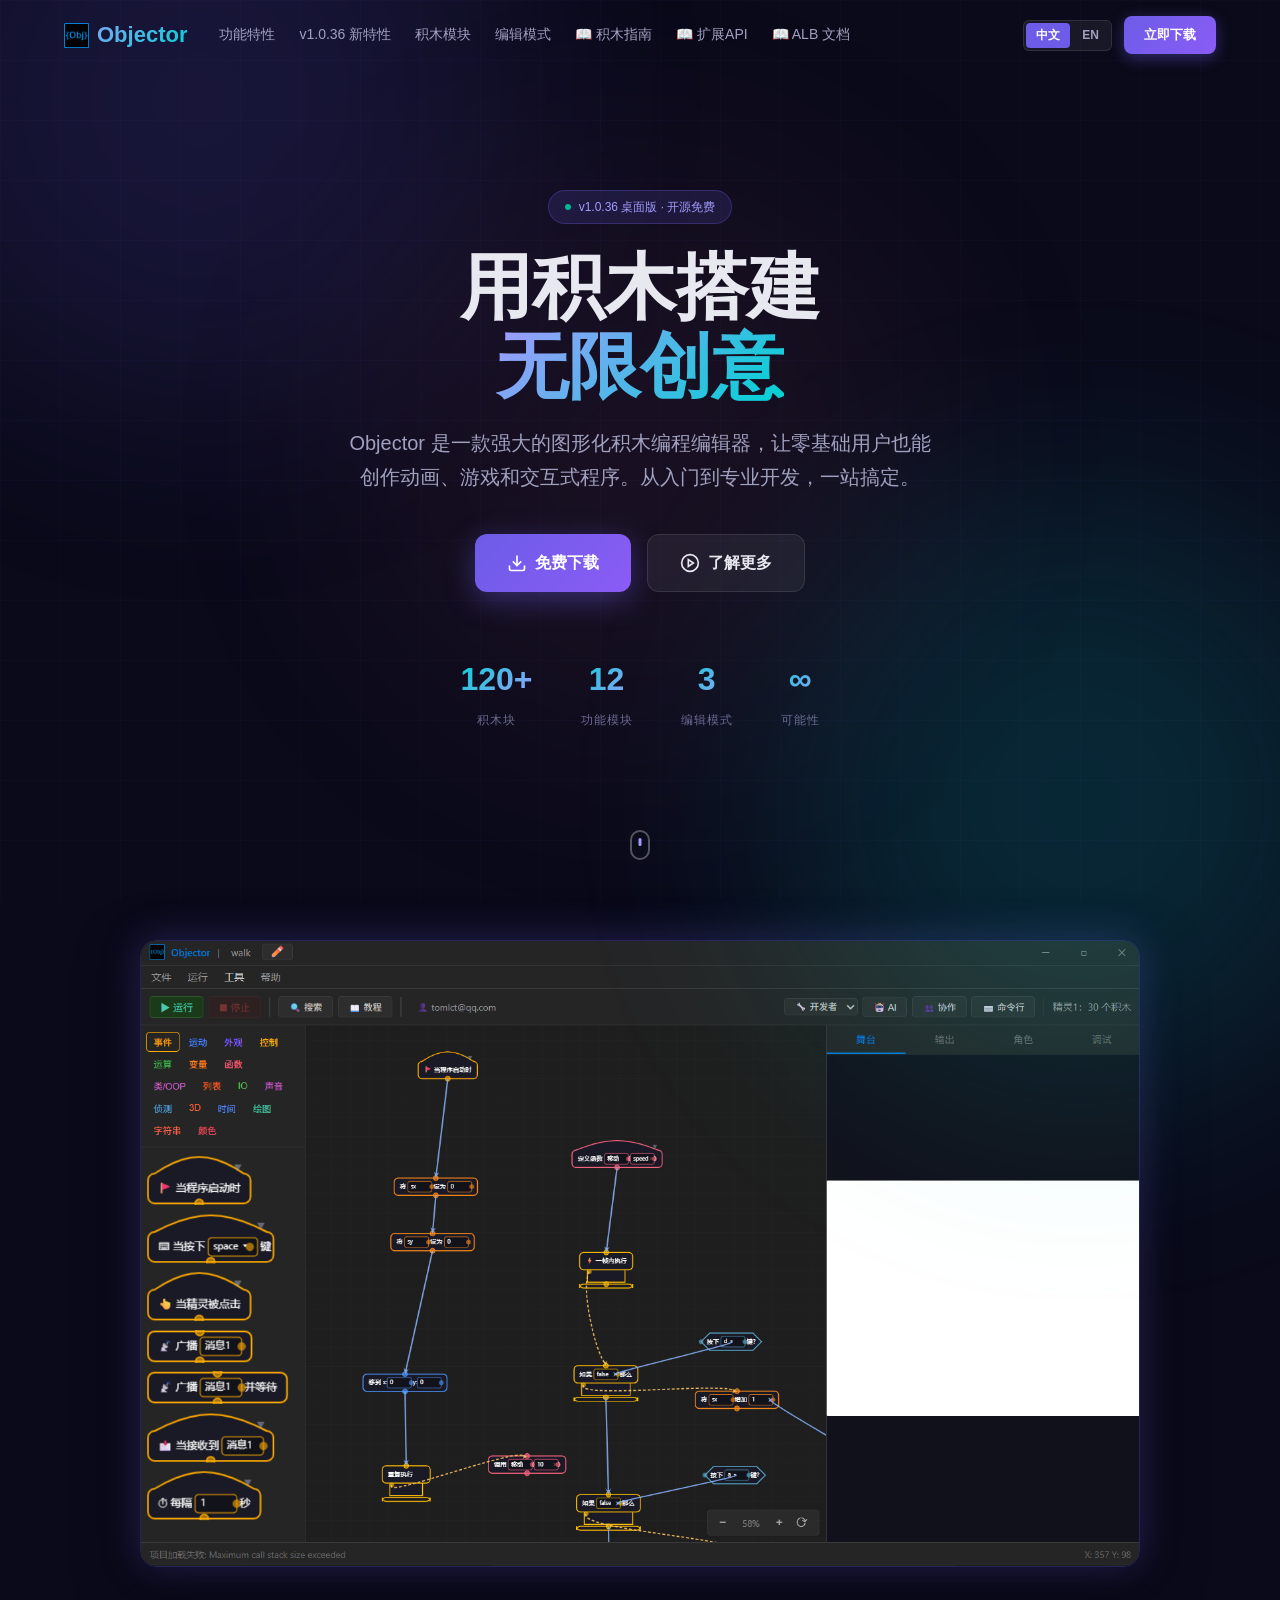
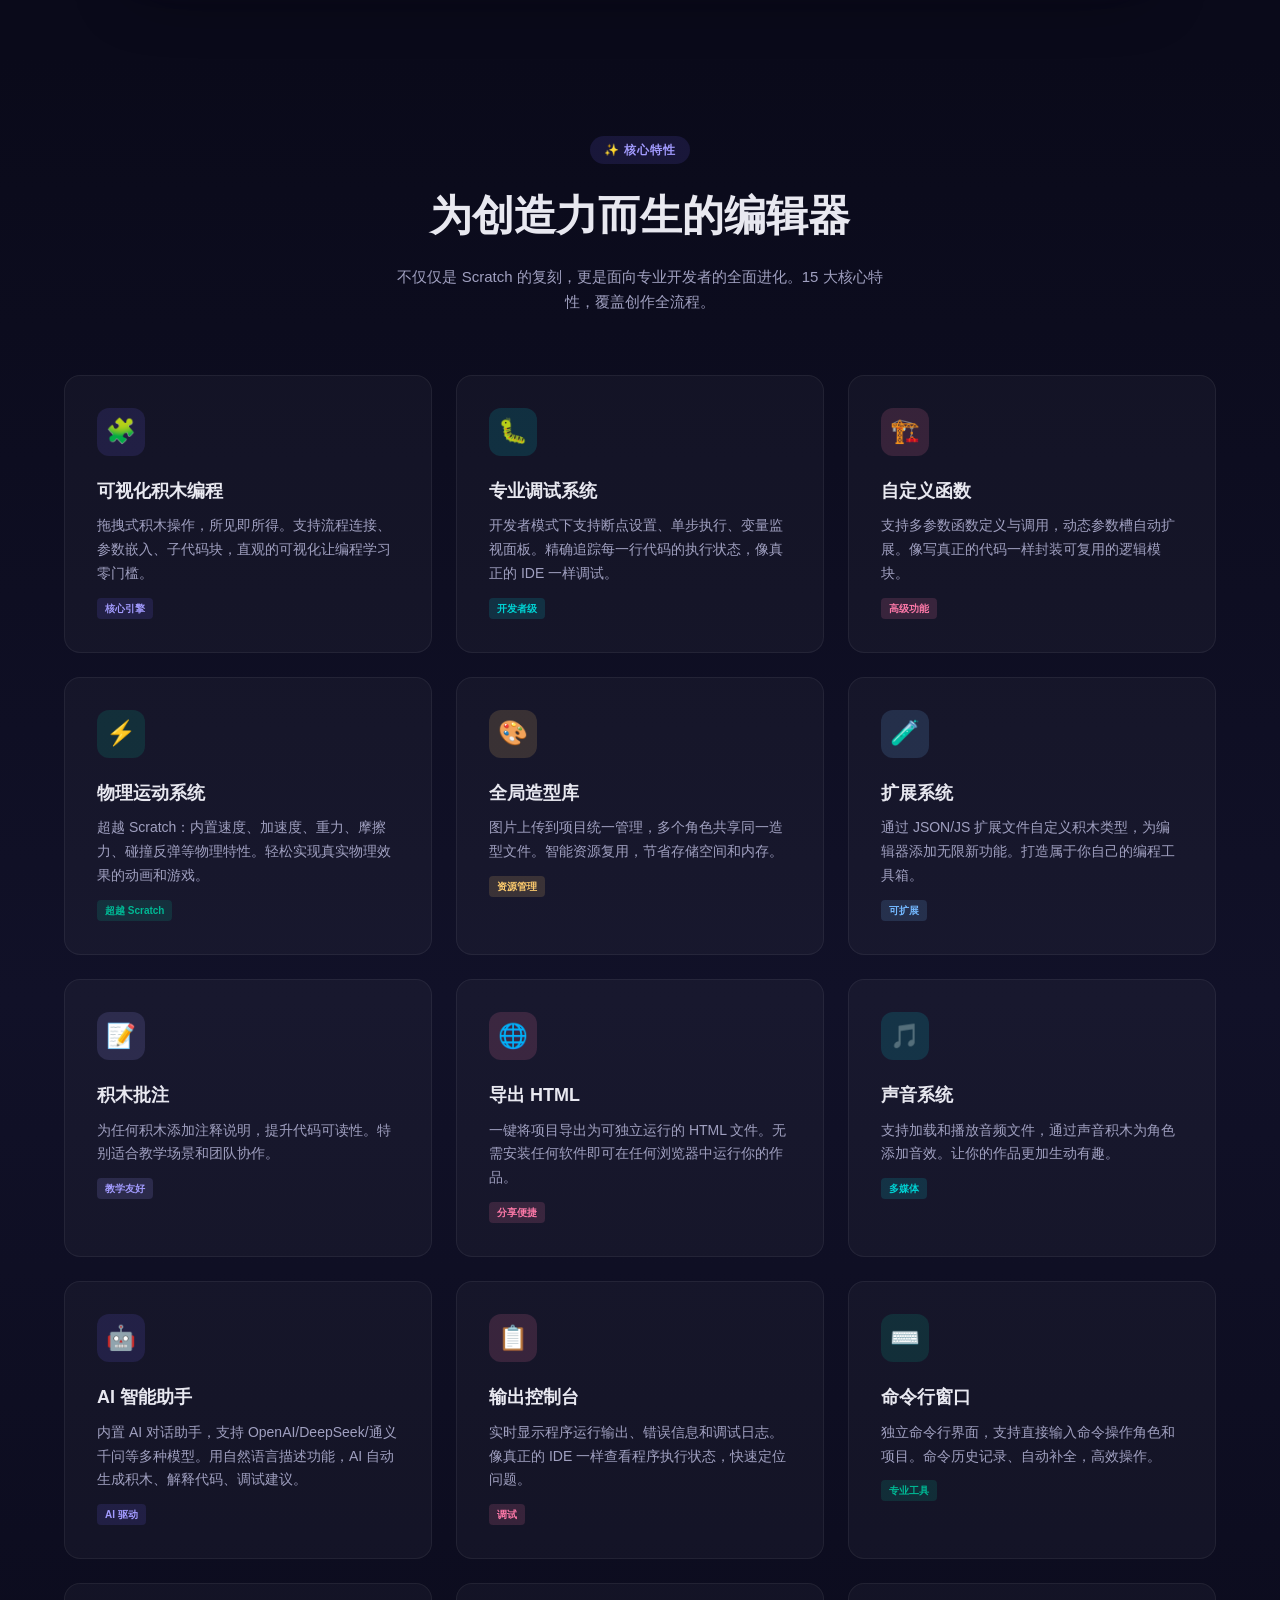
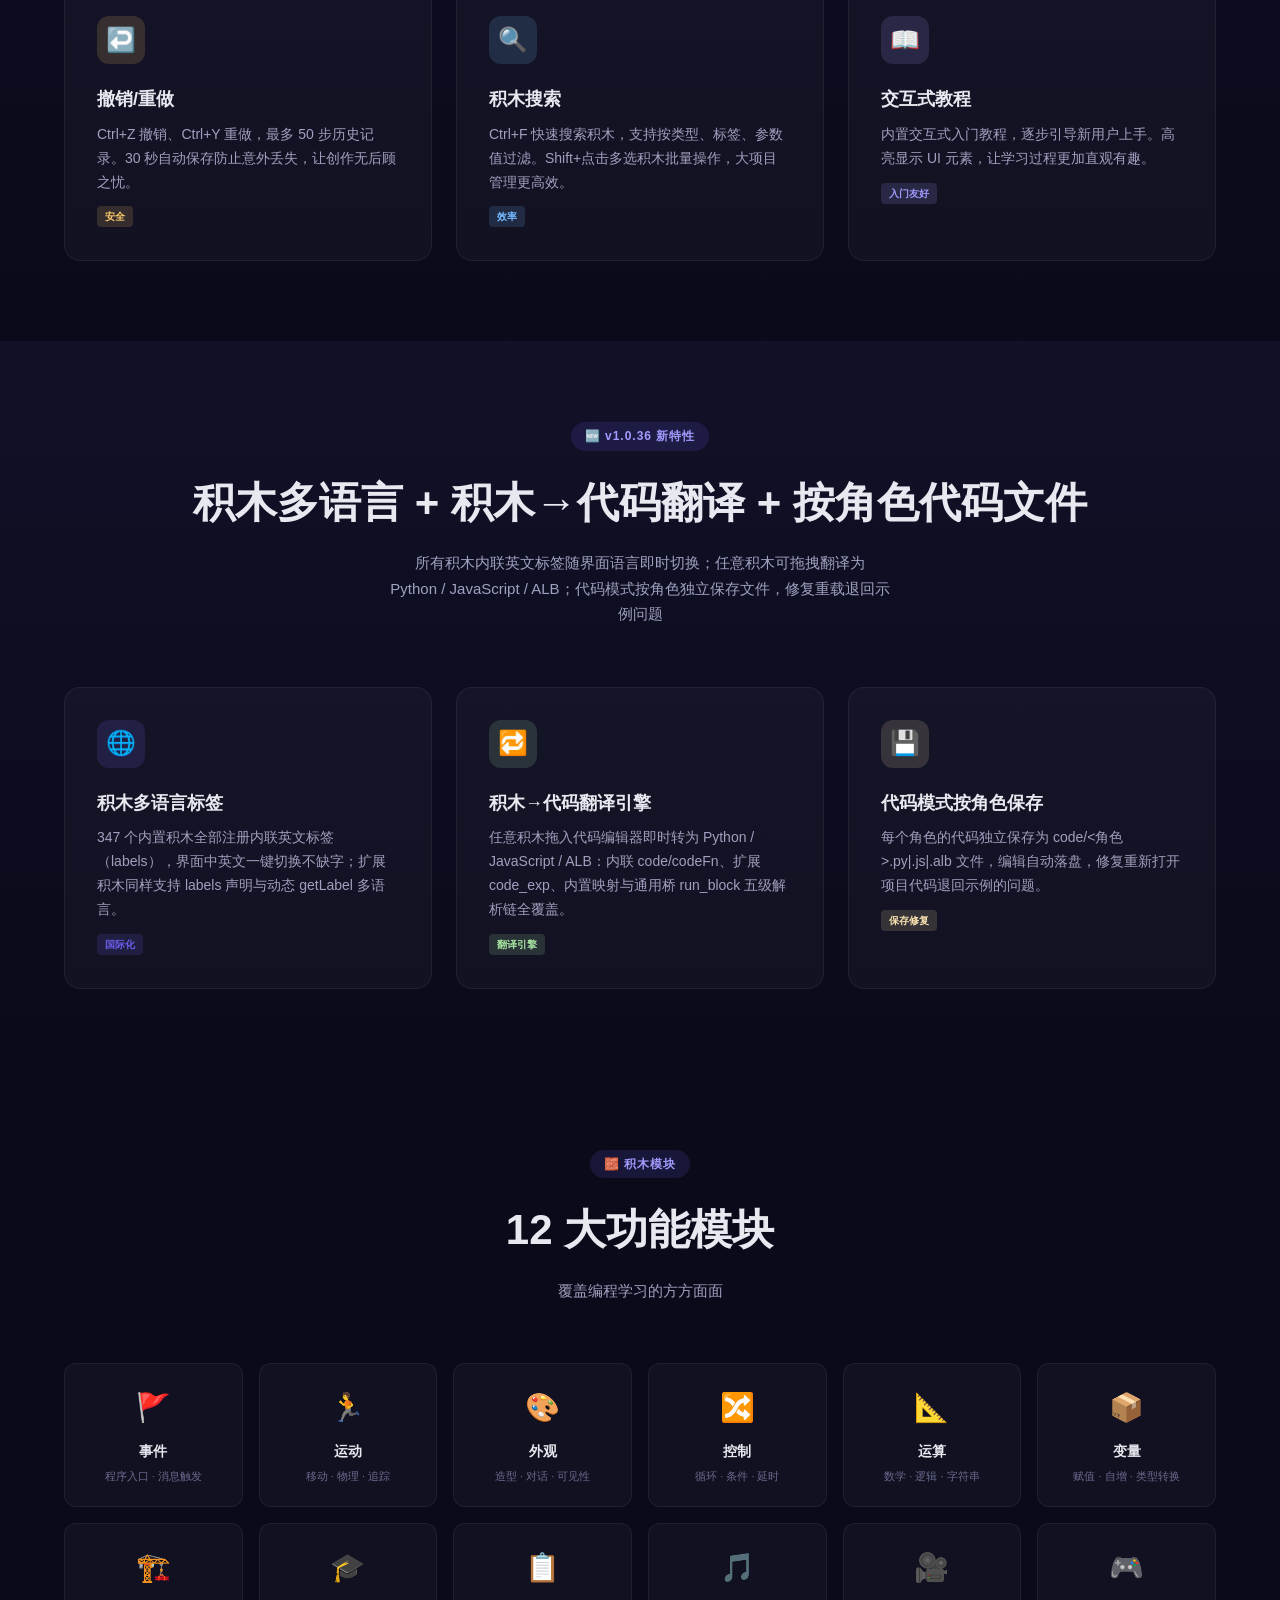
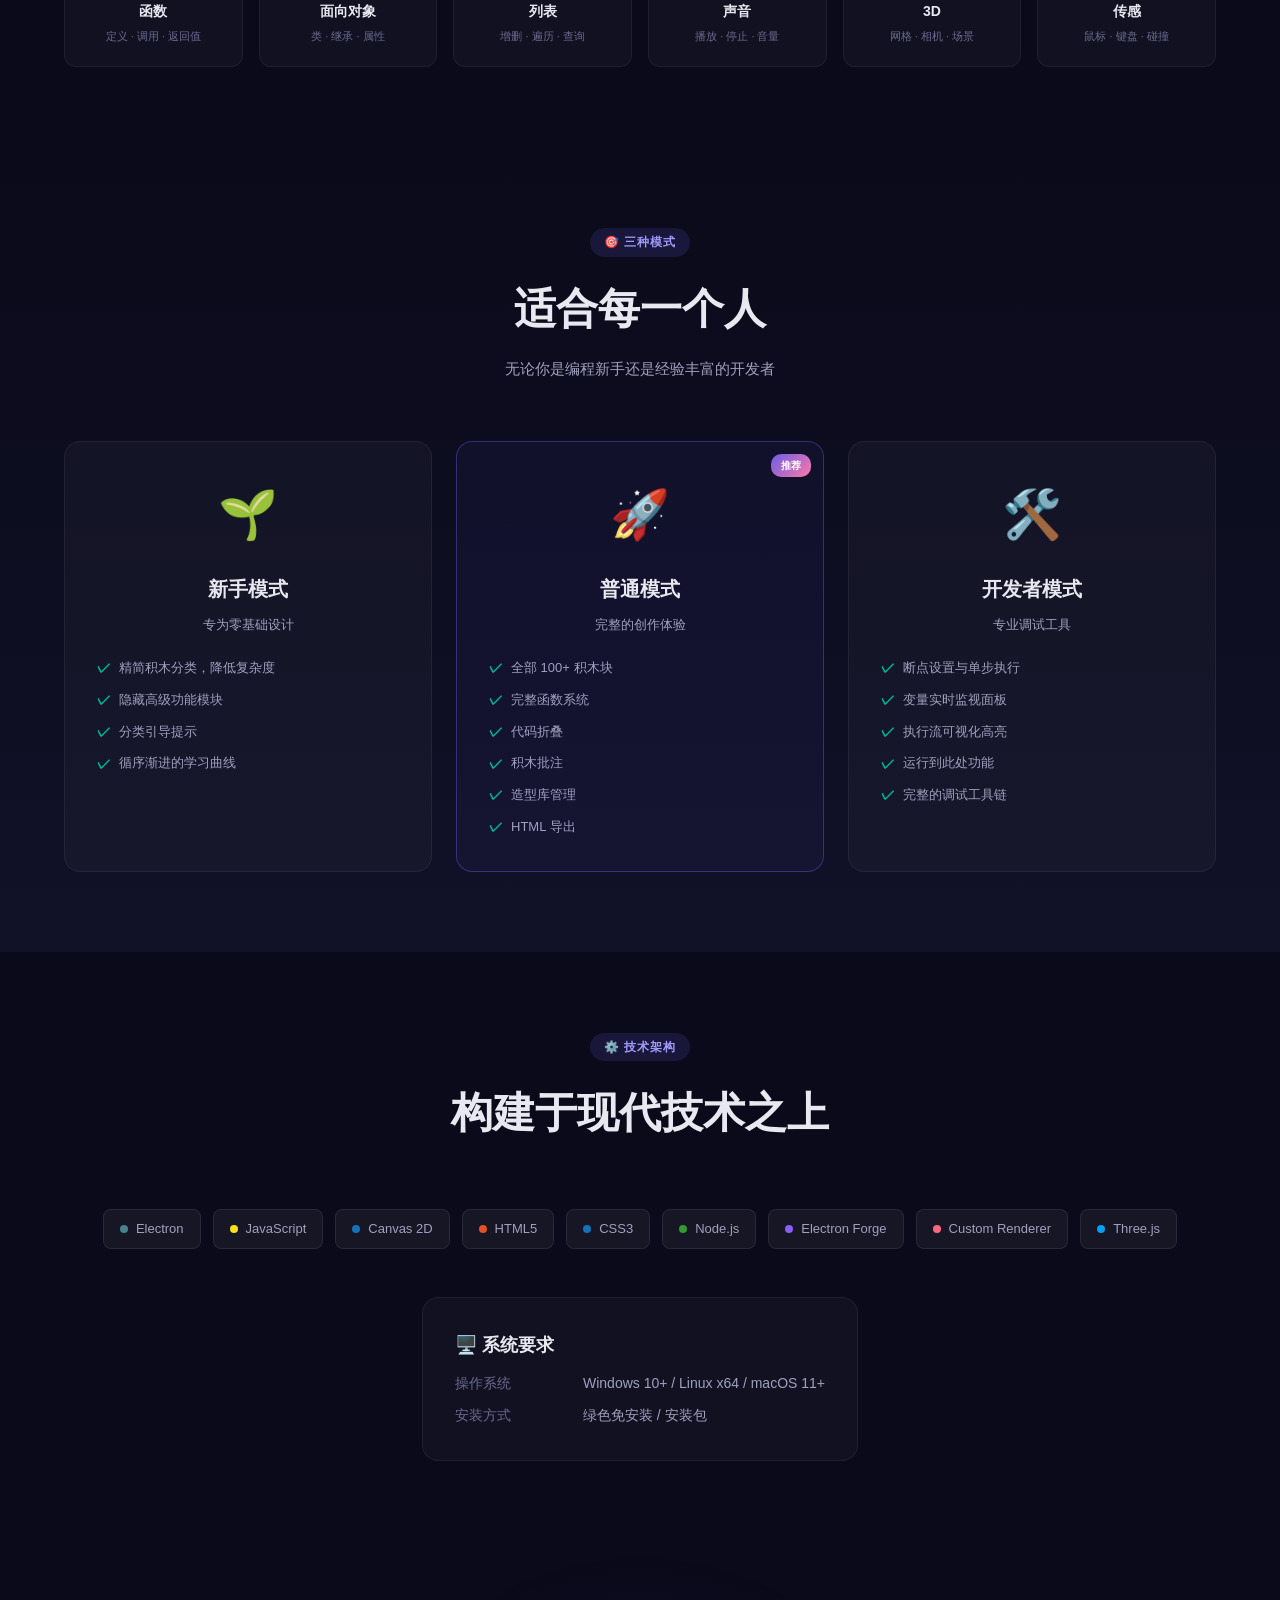
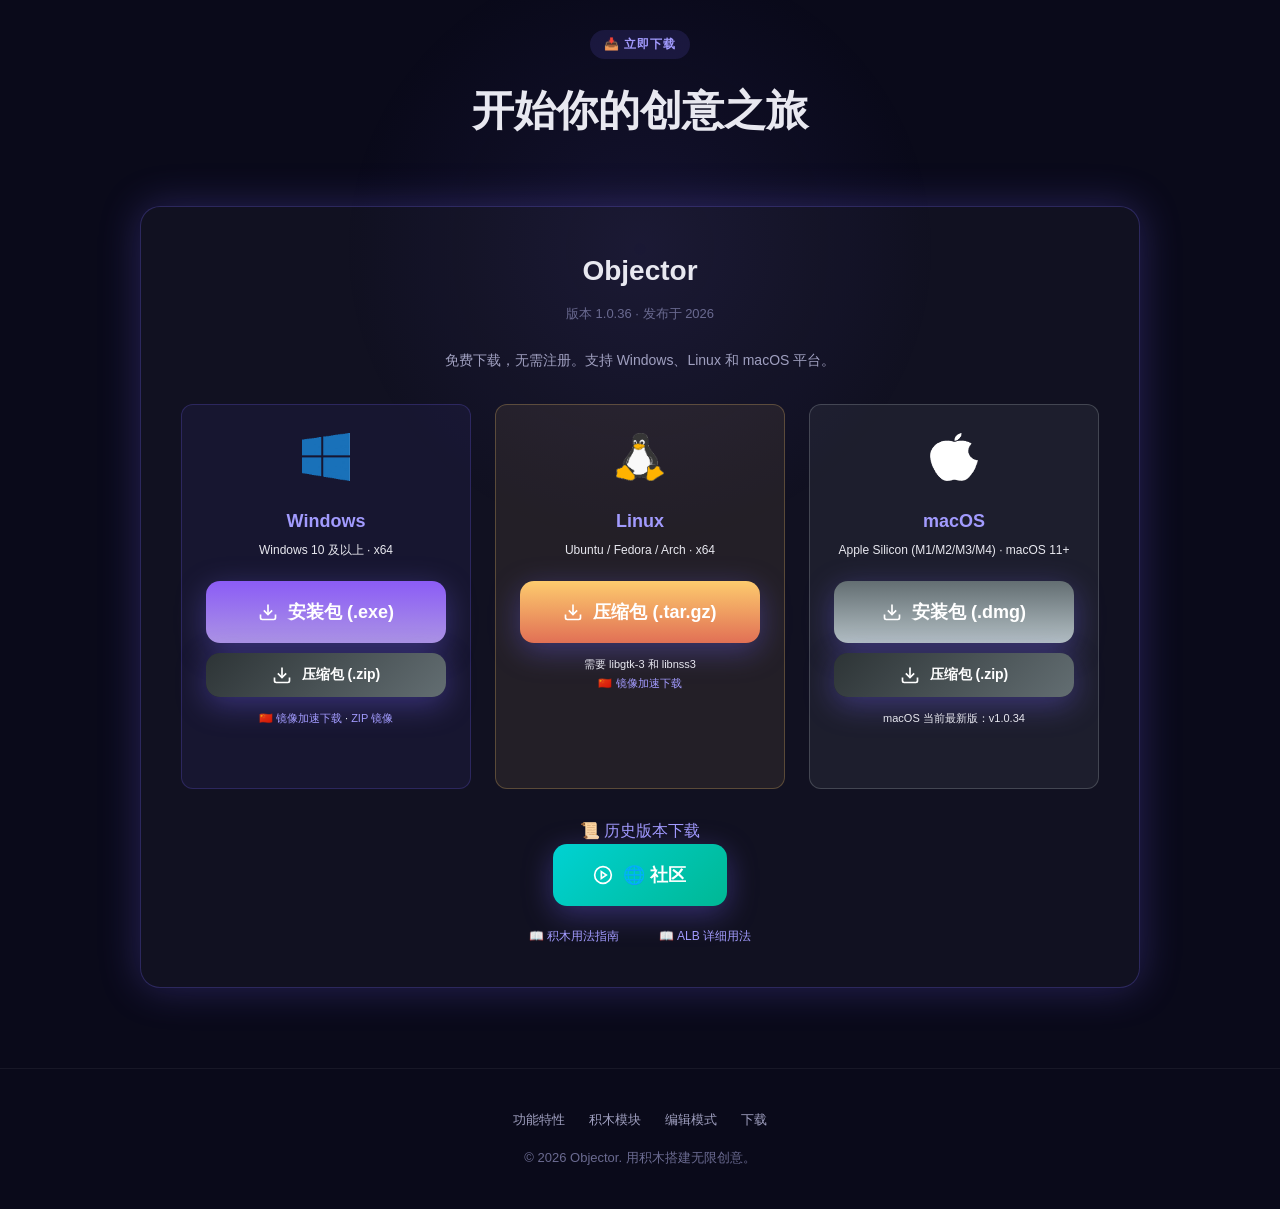
==== commit 7266cc2d: "docs: release v1.0.36 (multilingual blocks, block-to-code translation, per-sprite code files); updat" ====
--- a/index.html
+++ b/index.html
@@ -226,7 +226,7 @@
       <a href="#" class="nav-logo"><img src="https://lichtom.github.io/objector-coder/icon.svg" width="25"> Objector</a>
       <div class="nav-links">
         <a href="#features" data-i18n="nav.features">功能特性</a>
-        <a href="#v1035" data-i18n="nav.v1035">v1.0.35 新特性</a>
+        <a href="#v1036" data-i18n="nav.v1036">v1.0.36 新特性</a>
         <a href="#modules" data-i18n="nav.modules">积木模块</a>
         <a href="#modes" data-i18n="nav.modes">编辑模式</a>
         <a href="https://lichtom.github.io/objector-coder/blocks-guide/" data-i18n="nav.blocksGuide">📖 积木指南</a>
@@ -249,7 +249,7 @@
   <div class="container">
     <div class="hero-badge">
       <span class="dot"></span>
-      <span data-i18n="hero.badge">v1.0.35 桌面版 · 开源免费</span>
+      <span data-i18n="hero.badge">v1.0.36 桌面版 · 开源免费</span>
     </div>
     <h1 data-i18n="hero.title">用积木搭建<br><span class="gradient">无限创意</span></h1>
     <p class="hero-sub" data-i18n="hero.sub">Objector 是一款强大的图形化积木编程编辑器，让零基础用户也能创作动画、游戏和交互式程序。从入门到专业开发，一站搞定。</p>
@@ -409,35 +409,35 @@
   </div>
 </section>
 
-<!-- What's New in v1.0.35 -->
-<section id="v1035" style="background:linear-gradient(180deg,var(--bg2),var(--bg))">
+<!-- What's New in v1.0.36 -->
+<section id="v1036" style="background:linear-gradient(180deg,var(--bg2),var(--bg))">
   <div class="container">
     <div class="section-header reveal">
-      <div class="section-tag" data-i18n="v1035.tag">🆕 v1.0.35 新特性</div>
-      <h2 class="section-title" data-i18n="v1035.title">代码编程模式重构 + ALB 自研语言 + 内置多线程</h2>
-      <p class="section-desc" data-i18n="v1035.desc">用代码写 Objector 游戏：Python / JavaScript / ALB 三种语言，舞台、角色、声音照常保留，并新增跳语言协作式多线程函数</p>
+      <div class="section-tag" data-i18n="v1036.tag">🆕 v1.0.36 新特性</div>
+      <h2 class="section-title" data-i18n="v1036.title">积木多语言 + 积木→代码翻译 + 按角色代码文件</h2>
+      <p class="section-desc" data-i18n="v1036.desc">所有积木内联英文标签随界面语言即时切换；任意积木可拖拽翻译为 Python / JavaScript / ALB；代码模式按角色独立保存文件，修复重载退回示例问题</p>
     </div>
     <div class="feature-grid">
 
       <div class="feature-card reveal">
-        <div class="feature-icon" style="background:rgba(108,92,231,.15)">⌨️</div>
-        <h3 data-i18n="v1035.c1.title">代码编程模式（保留舞台）</h3>
-        <p data-i18n="v1035.c1.desc">子模式改为 Python / JavaScript / ALB，逐帧执行代码直接驱动角色运动、造型、声音与侦测，舞台在独立窗口实时同步。</p>
-        <span class="feature-tag" style="background:rgba(108,92,231,.15);color:var(--accent)" data-i18n="v1035.c1.tag">代码模式</span>
-      </div>
-
-      <div class="feature-card reveal">
-        <div class="feature-icon" style="background:rgba(166,227,161,.15)">🧬</div>
-        <h3 data-i18n="v1035.c2.title">ALB 自研语言内置</h3>
-        <p data-i18n="v1035.c2.desc">Objector 独有 s-表达式语言解释器随应用打包，140+ 内建函数、编辑器语法高亮与自动补全，可从宿主注入自定义常量、变量与函数。</p>
-        <span class="feature-tag" style="background:rgba(166,227,161,.15);color:#a6e3a1" data-i18n="v1035.c2.tag">ALB</span>
-      </div>
-
-      <div class="feature-card reveal">
-        <div class="feature-icon" style="background:rgba(249,226,175,.15)">🧵</div>
-        <h3 data-i18n="v1035.c3.title">内置协作式多线程</h3>
-        <p data-i18n="v1035.c3.desc">三种语言通用 thread_spawn / thread_kill / thread_list / thread_id，可直接把 ALB 闭包、Python def/lambda 交给调度器按周期执行。</p>
-        <span class="feature-tag" style="background:rgba(249,226,175,.15);color:#f9e2af" data-i18n="v1035.c3.tag">多线程</span>
+        <div class="feature-icon" style="background:rgba(108,92,231,.15)">🌐</div>
+        <h3 data-i18n="v1036.c1.title">积木多语言标签</h3>
+        <p data-i18n="v1036.c1.desc">347 个内置积木全部注册内联英文标签（labels），界面中英文一键切换不缺字；扩展积木同样支持 labels 声明与动态 getLabel 多语言。</p>
+        <span class="feature-tag" style="background:rgba(108,92,231,.15);color:var(--accent)" data-i18n="v1036.c1.tag">国际化</span>
+      </div>
+
+      <div class="feature-card reveal">
+        <div class="feature-icon" style="background:rgba(166,227,161,.15)">🔁</div>
+        <h3 data-i18n="v1036.c2.title">积木→代码翻译引擎</h3>
+        <p data-i18n="v1036.c2.desc">任意积木拖入代码编辑器即时转为 Python / JavaScript / ALB：内联 code/codeFn、扩展 code_exp、内置映射与通用桥 run_block 五级解析链全覆盖。</p>
+        <span class="feature-tag" style="background:rgba(166,227,161,.15);color:#a6e3a1" data-i18n="v1036.c2.tag">翻译引擎</span>
+      </div>
+
+      <div class="feature-card reveal">
+        <div class="feature-icon" style="background:rgba(249,226,175,.15)">💾</div>
+        <h3 data-i18n="v1036.c3.title">代码模式按角色保存</h3>
+        <p data-i18n="v1036.c3.desc">每个角色的代码独立保存为 code/&lt;角色&gt;.py|.js|.alb 文件，编辑自动落盘，修复重新打开项目代码退回示例的问题。</p>
+        <span class="feature-tag" style="background:rgba(249,226,175,.15);color:#f9e2af" data-i18n="v1036.c3.tag">保存修复</span>
       </div>
 
     </div>
@@ -606,7 +606,7 @@
     <div class="download-card reveal" style="padding:40px;">
       <div style="text-align:center;margin-bottom:32px;">
         <h3 style="margin-bottom:8px;">Objector</h3>
-        <div class="version" data-i18n="download.version">版本 1.0.35 · 发布于 2026</div>
+        <div class="version" data-i18n="download.version">版本 1.0.36 · 发布于 2026</div>
         <p style="margin-top:8px;" data-i18n="download.desc">免费下载，无需注册。支持 Windows、Linux 和 macOS 平台。</p>
       </div>
 
@@ -618,17 +618,17 @@
           <img src="WindowsIcon.png" alt="Windows" style="width:48px;height:48px;margin-bottom:16px;">
           <h4 style="color:var(--accent2);margin-bottom:4px;font-size:18px;">Windows</h4>
           <p style="font-size:12px;color:var(--text-muted);margin-bottom:20px;" data-i18n="download.winReq">Windows 10 及以上 · x64</p>
-          <a href="https://github.com/lichtom/Objector/releases/download/v1.0.35/Objector-Setup-1.0.35.exe" class="download-btn" style="width:100%;justify-content:center;background:linear-gradient(to bottom,#8b5cf6,#ab93e4);">
+          <a href="https://github.com/lichtom/Objector/releases/download/v1.0.36/Objector-Setup-1.0.36.exe" class="download-btn" style="width:100%;justify-content:center;background:linear-gradient(to bottom,#8b5cf6,#ab93e4);">
             <svg width="20" height="20" fill="none" stroke="currentColor" stroke-width="2" viewBox="0 0 24 24"><path d="M21 15v4a2 2 0 0 1-2 2H5a2 2 0 0 1-2-2v-4"/><polyline points="7 10 12 15 17 10"/><line x1="12" y1="15" x2="12" y2="3"/></svg>
             <span data-i18n="download.installer">安装包 (.exe)</span>
           </a>
-          <a href="https://github.com/lichtom/Objector/releases/download/v1.0.35/Objector-1.0.35-win.zip" class="download-btn" style="width:100%;justify-content:center;margin-top:10px;font-size:14px;padding:10px 24px;background:linear-gradient(135deg,#2d3436,#636e72);">
+          <a href="https://github.com/lichtom/Objector/releases/download/v1.0.36/Objector-1.0.36-win.zip" class="download-btn" style="width:100%;justify-content:center;margin-top:10px;font-size:14px;padding:10px 24px;background:linear-gradient(135deg,#2d3436,#636e72);">
             <svg width="20" height="20" fill="none" stroke="currentColor" stroke-width="2" viewBox="0 0 24 24"><path d="M21 15v4a2 2 0 0 1-2 2H5a2 2 0 0 1-2-2v-4"/><polyline points="7 10 12 15 17 10"/><line x1="12" y1="15" x2="12" y2="3"/></svg>
             <span data-i18n="download.zip">压缩包 (.zip)</span>
           </a>
           <p style="font-size:11px;color:var(--text-muted);margin-top:12px;">
-            🇨🇳 <a href="https://mirror.ghproxy.com/https://github.com/lichtom/Objector/releases/download/v1.0.35/Objector-Setup-1.0.35.exe" style="color:var(--accent2);">镜像加速下载</a> ·
-            <a href="https://mirror.ghproxy.com/https://github.com/lichtom/Objector/releases/download/v1.0.35/Objector-1.0.35-win.zip" style="color:var(--accent2);">ZIP 镜像</a>
+            🇨🇳 <a href="https://mirror.ghproxy.com/https://github.com/lichtom/Objector/releases/download/v1.0.36/Objector-Setup-1.0.36.exe" style="color:var(--accent2);">镜像加速下载</a> ·
+            <a href="https://mirror.ghproxy.com/https://github.com/lichtom/Objector/releases/download/v1.0.36/Objector-1.0.36-win.zip" style="color:var(--accent2);">ZIP 镜像</a>
           </p>
         </div>
 
@@ -637,13 +637,13 @@
           <img src="LinuxIcon.png" alt="Linux" style="width:48px;height:48px;margin-bottom:16px;">
           <h4 style="color:var(--accent2);margin-bottom:4px;font-size:18px;">Linux</h4>
           <p style="font-size:12px;color:var(--text-muted);margin-bottom:20px;">Ubuntu / Fedora / Arch · x64</p>
-          <a href="https://github.com/lichtom/Objector/releases/download/v1.0.35/objector-1.0.35.tar.gz" class="download-btn" style="width:100%;justify-content:center;background:linear-gradient(to bottom,#fdcb6e,#e17055);">
+          <a href="https://github.com/lichtom/Objector/releases/download/v1.0.36/objector-1.0.36.tar.gz" class="download-btn" style="width:100%;justify-content:center;background:linear-gradient(to bottom,#fdcb6e,#e17055);">
             <svg width="20" height="20" fill="none" stroke="currentColor" stroke-width="2" viewBox="0 0 24 24"><path d="M21 15v4a2 2 0 0 1-2 2H5a2 2 0 0 1-2-2v-4"/><polyline points="7 10 12 15 17 10"/><line x1="12" y1="15" x2="12" y2="3"/></svg>
             <span data-i18n="download.linuxTar">压缩包 (.tar.gz)</span>
           </a>
           <p style="font-size:11px;color:var(--text-muted);margin-top:12px;">
             <span data-i18n="download.linuxReq">需要 libgtk-3 和 libnss3</span><br>
-            🇨🇳 <a href="https://mirror.ghproxy.com/https://github.com/lichtom/Objector/releases/download/v1.0.35/objector-1.0.35.tar.gz" style="color:var(--accent2);">镜像加速下载</a>
+            🇨🇳 <a href="https://mirror.ghproxy.com/https://github.com/lichtom/Objector/releases/download/v1.0.36/objector-1.0.36.tar.gz" style="color:var(--accent2);">镜像加速下载</a>
           </p>
         </div>
 
@@ -738,7 +738,7 @@
     'nav.features': '功能特性', 'nav.modules': '积木模块',
     'nav.modes': '编辑模式', 'nav.blocksGuide': '📖 积木指南', 'nav.extensionApi': '📖 扩展API', 'nav.albDocs': '📖 ALB 文档',
     'nav.download': '立即下载',
-    'hero.badge': 'v1.0.35 桌面版 · 开源免费',
+    'hero.badge': 'v1.0.36 桌面版 · 开源免费',
     'hero.title': '用积木搭建<br><span class="gradient">无限创意</span>',
     'hero.sub': 'Objector 是一款强大的图形化积木编程编辑器，让零基础用户也能创作动画、游戏和交互式程序。从入门到专业开发，一站搞定。',
     'hero.download': '免费下载', 'hero.learnMore': '了解更多',
@@ -809,7 +809,7 @@
     'tech.osVal': 'Windows 10+ / Linux x64 / macOS 11+',
     'tech.install': '安装方式', 'tech.installVal': '绿色免安装 / 安装包',
     'download.tag': '📥 立即下载', 'download.title': '开始你的创意之旅',
-    'nav.v1035': 'v1.0.35 新特性', 'v1035.tag': '🆕 v1.0.35 新特性', 'v1035.title': '代码编程模式重构 + ALB 自研语言 + 内置多线程', 'v1035.desc': '用代码写 Objector 游戏：Python / JavaScript / ALB 三种语言，舞台、角色、声音照常保留，并新增跨语言协作式多线程函数', 'v1035.c1.title': '代码编程模式（保留舞台）', 'v1035.c1.desc': '子模式改为 Python / JavaScript / ALB，逐帧执行代码直接驱动角色运动、造型、声音与侦测，舞台在独立窗口实时同步。', 'v1035.c1.tag': '代码模式', 'v1035.c2.title': 'ALB 自研语言内置', 'v1035.c2.desc': 'Objector 独有 s-表达式语言解释器随应用打包，140+ 内建函数、编辑器语法高亮与自动补全，可从宿主注入自定义常量、变量与函数。', 'v1035.c2.tag': 'ALB', 'v1035.c3.title': '内置协作式多线程', 'v1035.c3.desc': '三种语言通用 thread_spawn / thread_kill / thread_list / thread_id，可直接把 ALB 闭包、Python def/lambda 交给调度器按周期执行。', 'v1035.c3.tag': '多线程', 'download.version': '版本 1.0.35 · 发布于 2026', 'download.macNote': 'macOS 当前最新版：v1.0.34',
+    'nav.v1036': 'v1.0.36 新特性', 'v1036.tag': '🆕 v1.0.36 新特性', 'v1036.title': '积木多语言 + 积木→代码翻译 + 按角色代码文件', 'v1036.desc': '所有积木内联英文标签随界面语言即时切换；任意积木可拖拽翻译为 Python / JavaScript / ALB；代码模式按角色独立保存文件，修复重载退回示例问题', 'v1036.c1.title': '积木多语言标签', 'v1036.c1.desc': '347 个内置积木全部注册内联英文标签（labels），界面中英文一键切换不缺字；扩展积木同样支持 labels 声明与动态 getLabel 多语言。', 'v1036.c1.tag': '国际化', 'v1036.c2.title': '积木→代码翻译引擎', 'v1036.c2.desc': '任意积木拖入代码编辑器即时转为 Python / JavaScript / ALB：内联 code/codeFn、扩展 code_exp、内置映射与通用桥 run_block 五级解析链全覆盖。', 'v1036.c2.tag': '翻译引擎', 'v1036.c3.title': '代码模式按角色保存', 'v1036.c3.desc': '每个角色的代码独立保存为 code/<角色>.py|.js|.alb 文件，编辑自动落盘，修复重新打开项目代码退回示例的问题。', 'v1036.c3.tag': '保存修复', 'download.version': '版本 1.0.36 · 发布于 2026', 'download.macNote': 'macOS 当前最新版：v1.0.34',
     'download.desc': '免费下载，无需注册。支持 Windows、Linux 和 macOS 平台。',
     'download.winReq': 'Windows 10 及以上 · x64',
     'download.installer': '安装包 (.exe)', 'download.zip': '压缩包 (.zip)',
@@ -827,7 +827,7 @@
     'nav.features': 'Features', 'nav.modules': 'Block Modules',
     'nav.modes': 'Edit Modes', 'nav.blocksGuide': '📖 Blocks Guide', 'nav.extensionApi': '📖 Extension API', 'nav.albDocs': '📖 ALB Docs',
     'nav.download': 'Download',
-    'hero.badge': 'v1.0.35 Desktop · Open Source & Free',
+    'hero.badge': 'v1.0.36 Desktop · Open Source & Free',
     'hero.title': 'Build with Blocks<br><span class="gradient">Unlimited Creativity</span>',
     'hero.sub': 'Objector is a powerful visual block programming editor that enables even beginners to create animations, games, and interactive programs. From beginner to professional development, all in one place.',
     'hero.download': 'Free Download', 'hero.learnMore': 'Learn More',
@@ -898,7 +898,7 @@
     'tech.osVal': 'Windows 10+ / Linux x64 / macOS 11+',
     'tech.install': 'Installation', 'tech.installVal': 'Portable / Installer',
     'download.tag': '📥 Download Now', 'download.title': 'Start Your Creative Journey',
-    'nav.v1035': 'v1.0.35 What\'s New', 'v1035.tag': '🆕 v1.0.35 What\'s New', 'v1035.title': 'Code Mode Revamp + ALB Language + Built-in Threads', 'v1035.desc': 'Write Objector games in code: Python / JavaScript / ALB, with stage, sprites and sound intact, plus new cross-language cooperative threading functions', 'v1035.c1.title': 'Code Mode (Stage Preserved)', 'v1035.c1.desc': 'Sub-modes now Python / JavaScript / ALB; frame-by-frame code drives sprite motion, costumes, sound and sensing while the stage syncs in a separate window.', 'v1035.c1.tag': 'Code Mode', 'v1035.c2.title': 'Built-in ALB Language', 'v1035.c2.desc': 'Objector\'s own s-expression language interpreter ships with the app: 140+ built-in functions, editor syntax highlighting & autocomplete, with custom constants/variables/functions injectable from the host.', 'v1035.c2.tag': 'ALB', 'v1035.c3.title': 'Built-in Cooperative Threads', 'v1035.c3.desc': 'thread_spawn / thread_kill / thread_list / thread_id work across all three languages; pass ALB closures or Python def/lambda functions straight to the scheduler.', 'v1035.c3.tag': 'Threading', 'download.version': 'Version 1.0.35 · Released 2026', 'download.macNote': 'Latest macOS build: v1.0.34',
+    'nav.v1036': 'v1.0.36 What\'s New', 'v1036.tag': '🆕 v1.0.36 What\'s New', 'v1036.title': 'Multilingual Blocks + Block→Code Translation + Per-Sprite Code Files', 'v1036.desc': 'Every block carries an inline English label and switches with the UI language instantly; drag any block into the code editor to get Python / JavaScript / ALB; code mode now saves each sprite to its own file, fixing the revert-to-template bug', 'v1036.c1.title': 'Multilingual Block Labels', 'v1036.c1.desc': 'All 347 built-in blocks now register inline English labels — switch UI language without a single untranslated block; extension blocks can declare labels and dynamic getLabel in any language too.', 'v1036.c1.tag': 'i18n', 'v1036.c2.title': 'Block→Code Translation Engine', 'v1036.c2.desc': 'Drag any block into the code editor and it becomes Python / JavaScript / ALB via a five-level resolution chain: inline code/codeFn, extension code_exp, built-in maps and the universal run_block bridge.', 'v1036.c2.tag': 'Translation', 'v1036.c3.title': 'Per-Sprite Code Saving', 'v1036.c3.desc': 'Each sprite\'s code is saved independently as code/<sprite>.py|.js|.alb with debounced autosave, fixing code reverting to the template after reopening a project.', 'v1036.c3.tag': 'Save Fix', 'download.version': 'Version 1.0.36 · Released 2026', 'download.macNote': 'Latest macOS build: v1.0.34',
     'download.desc': 'Free download, no registration required. Supports Windows, Linux, and macOS.',
     'download.winReq': 'Windows 10 and above · x64',
     'download.installer': 'Installer (.exe)', 'download.zip': 'Archive (.zip)',
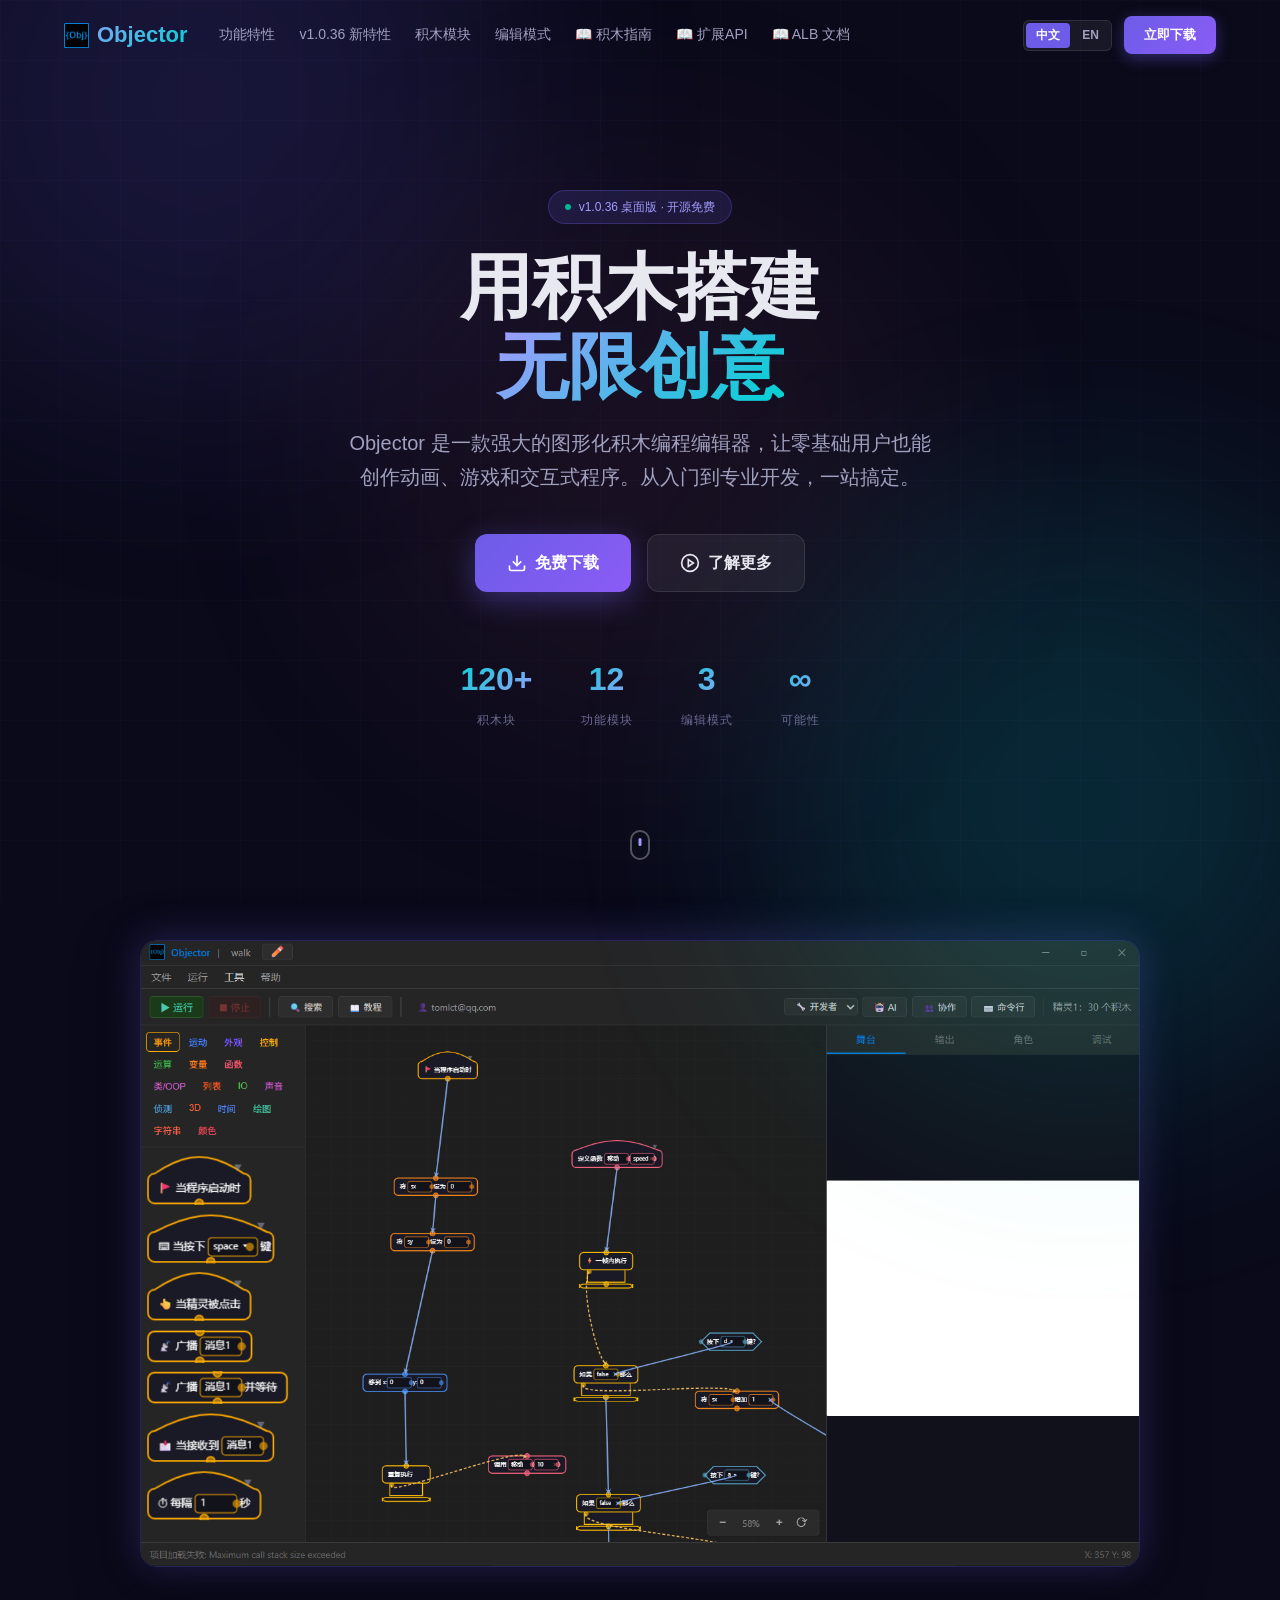
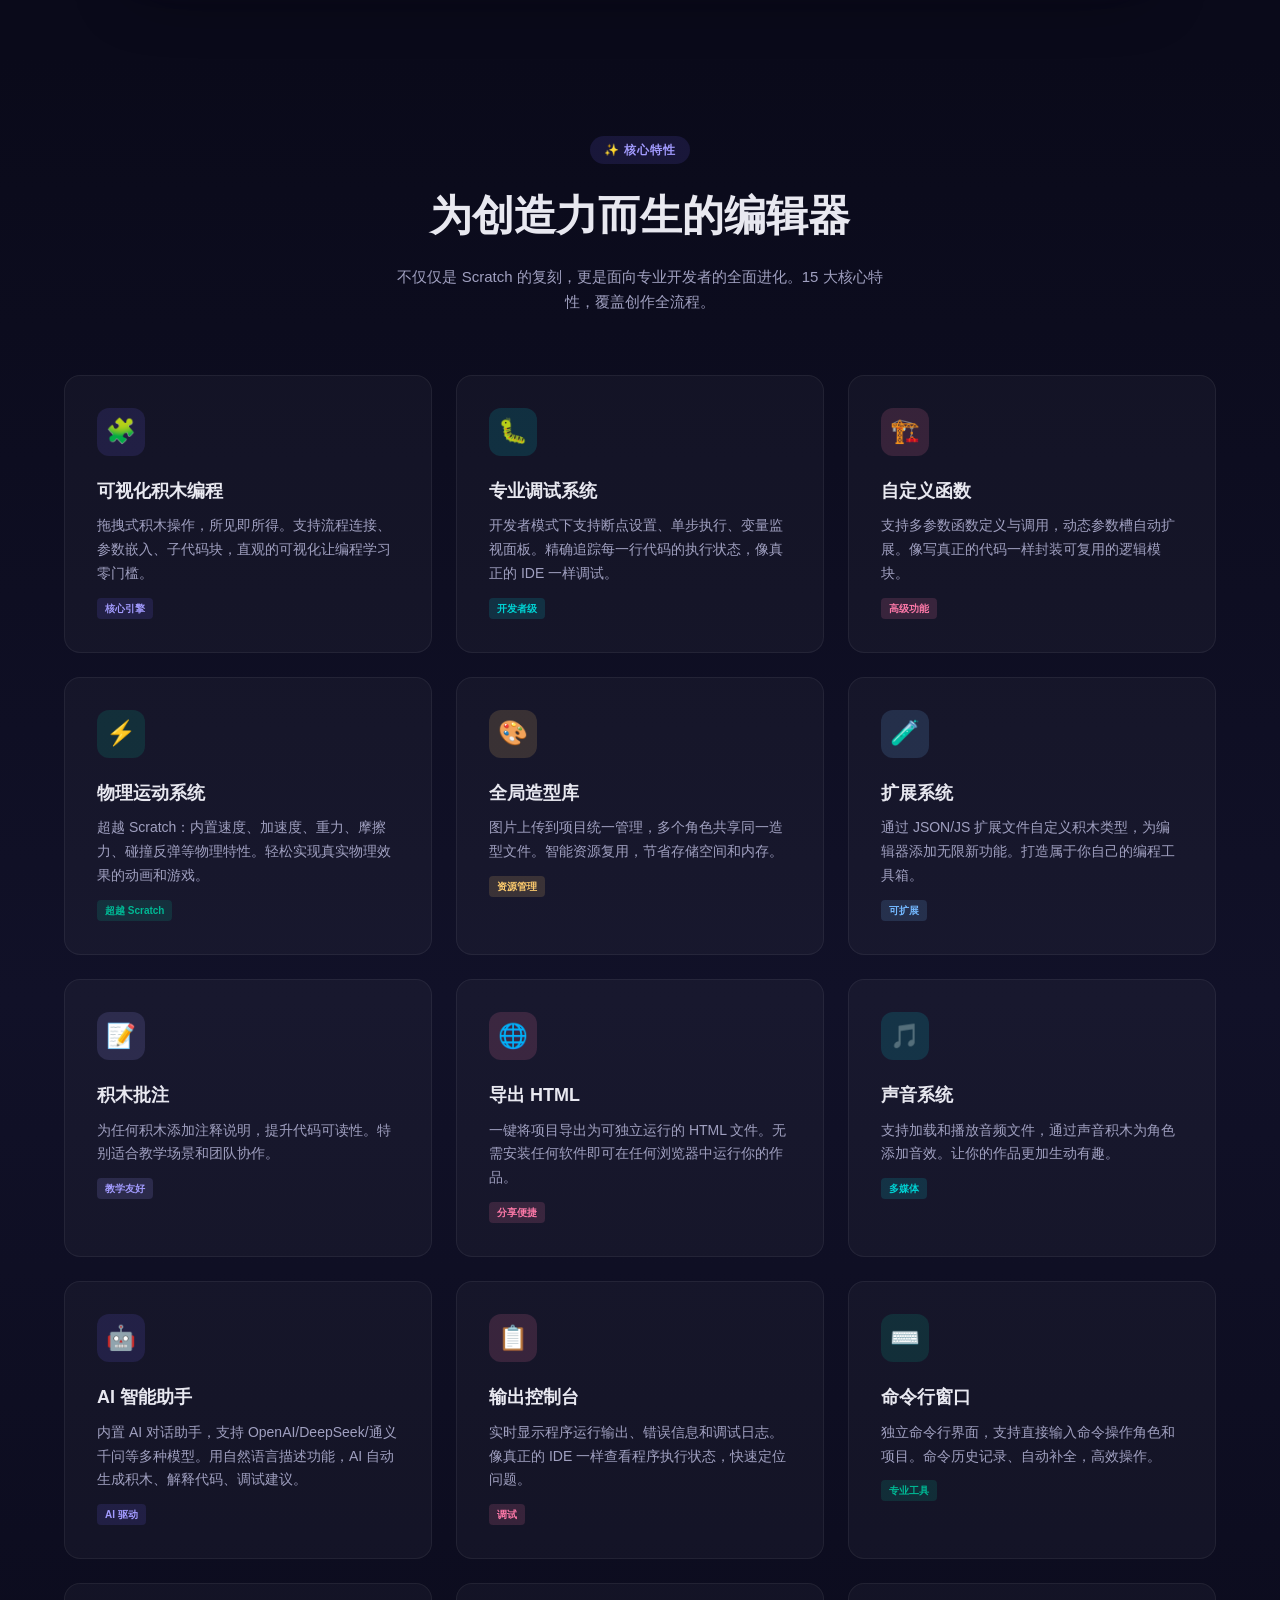
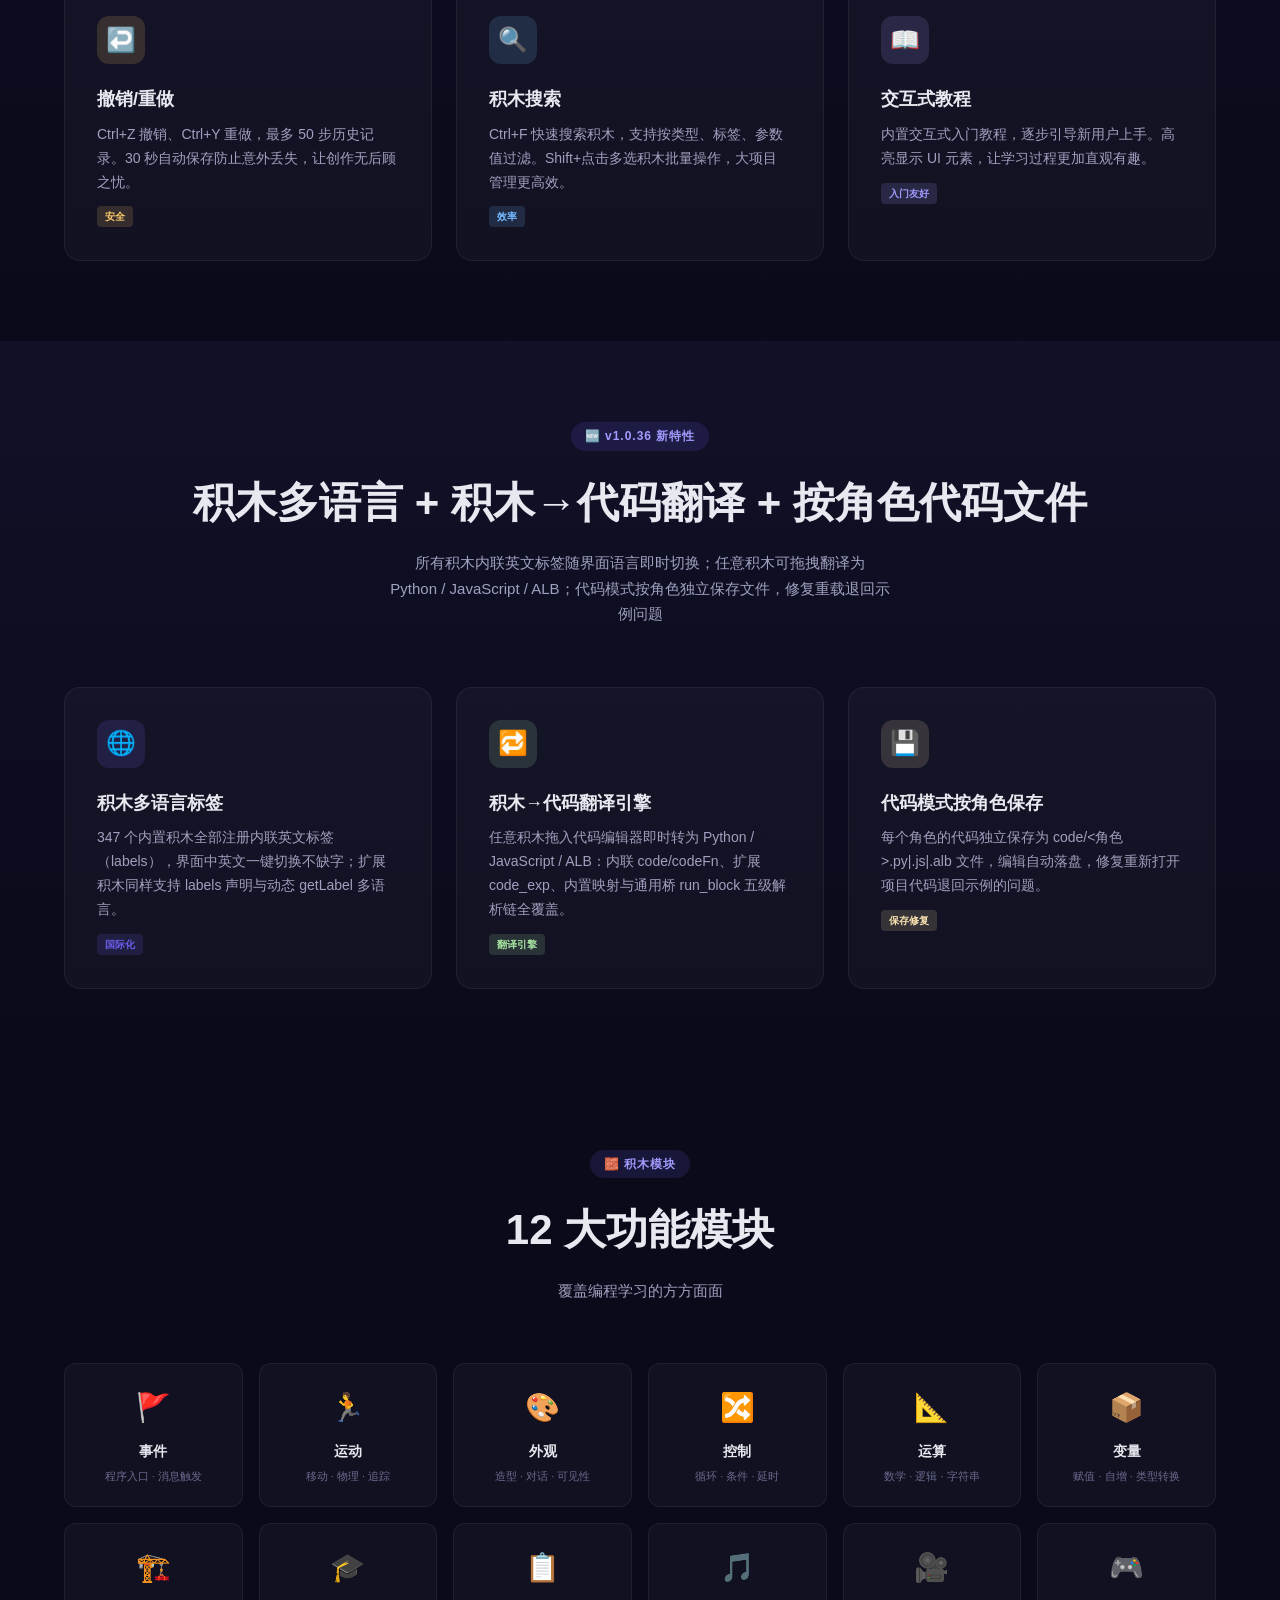
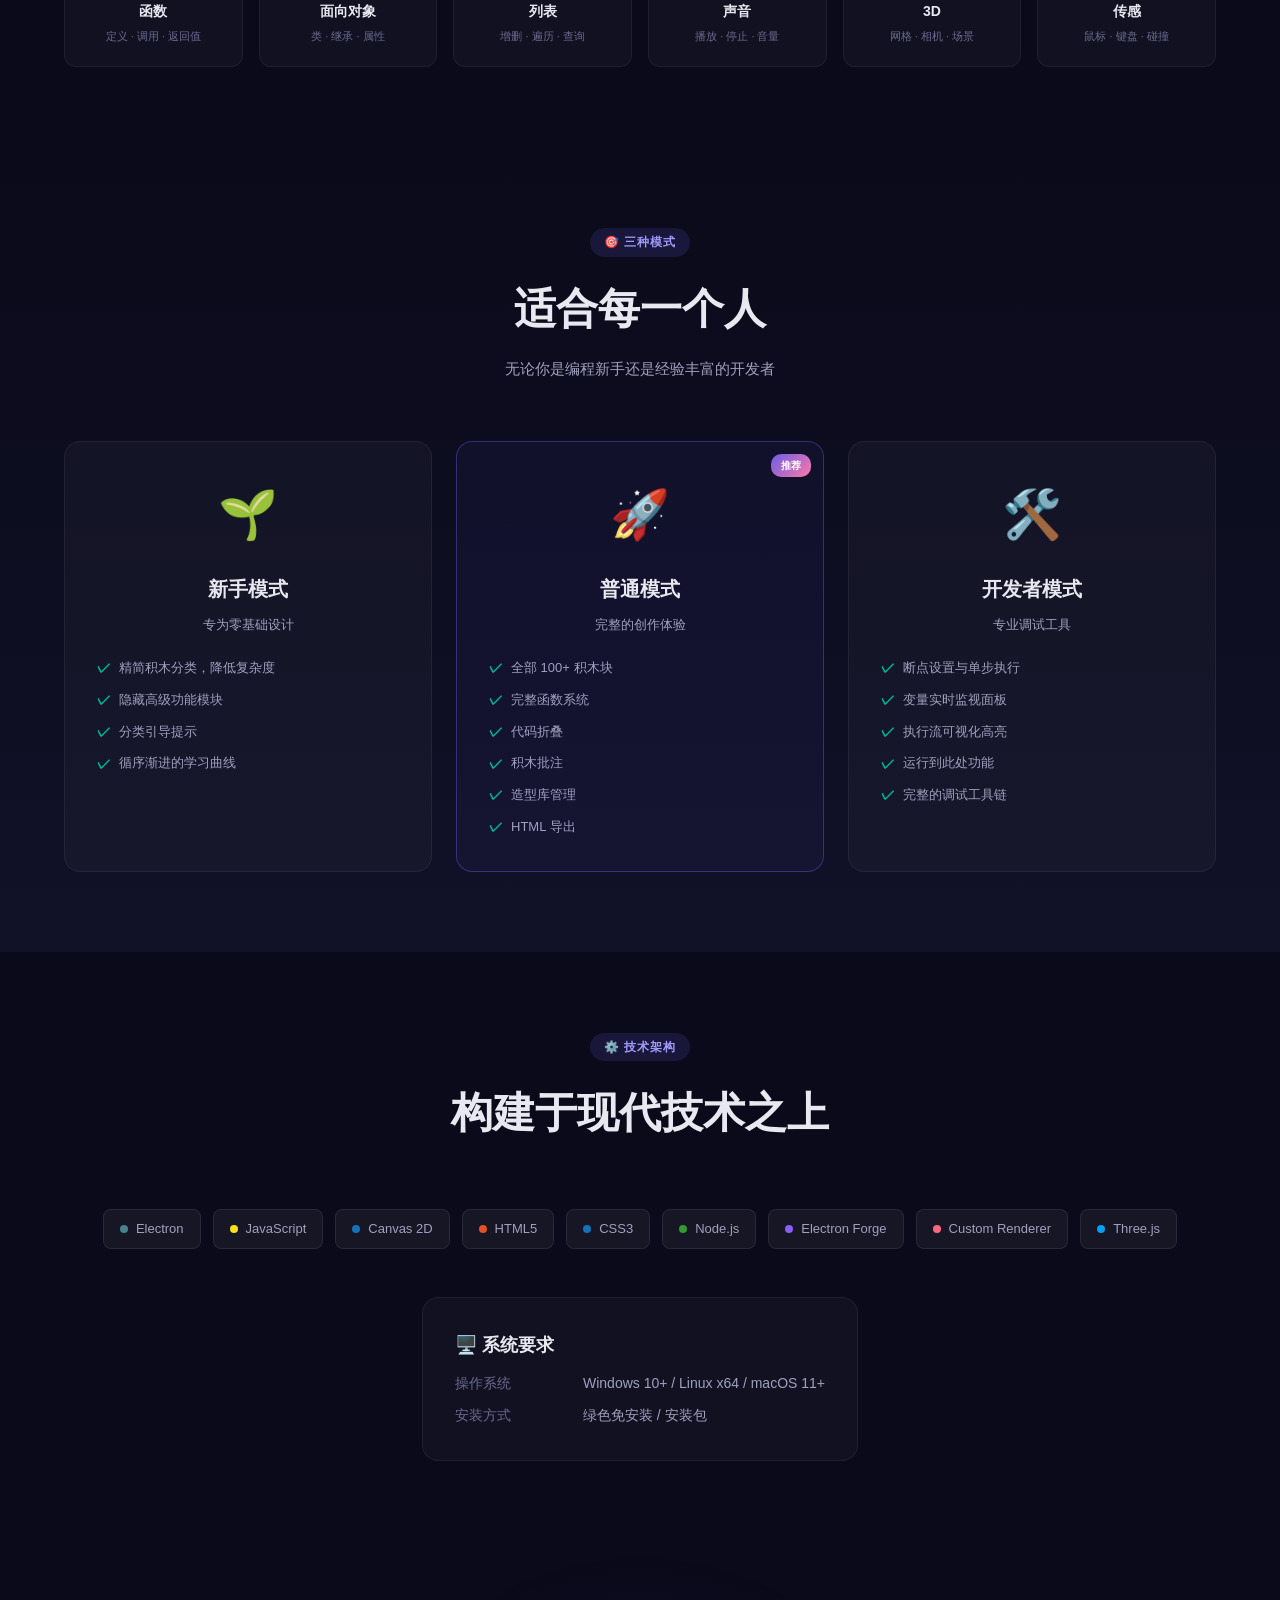
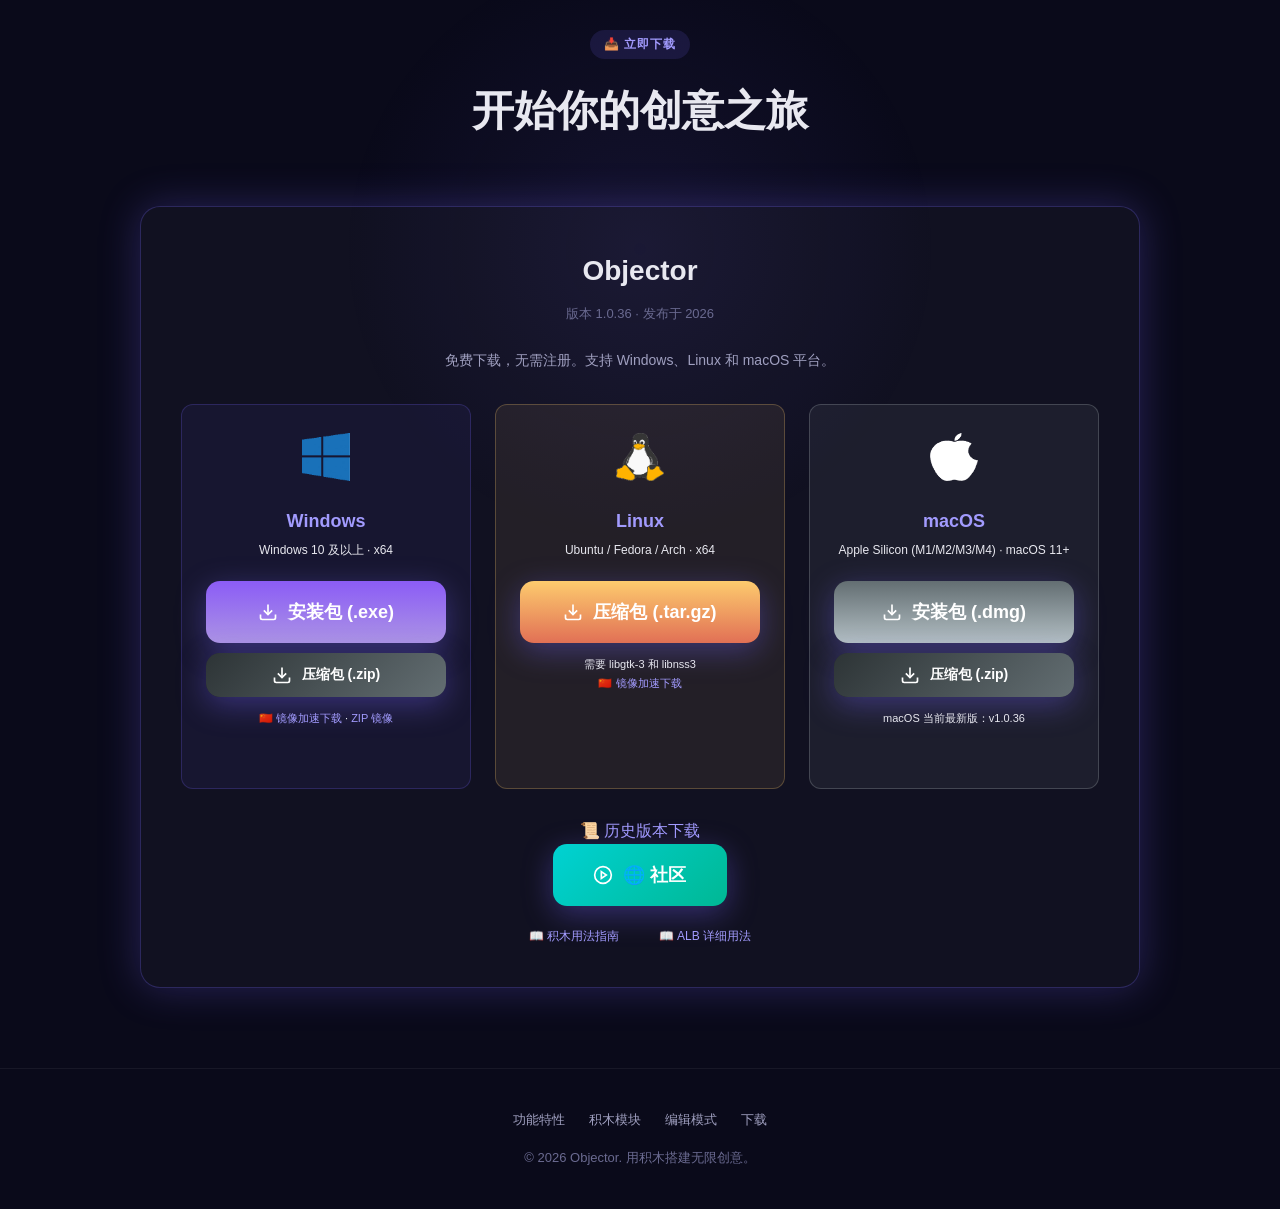
==== commit cf2659c1: "更新 macOS 下载链接至 v1.0.36 - DMG 下载链接: Objector-1.0.36-mac.dmg - ZIP 下载链接: Objector-1.0.36-arm64-mac.zip" ====
--- a/index.html
+++ b/index.html
@@ -652,15 +652,15 @@
           <img src="macOS.png" alt="macOS" style="width:48px;height:48px;margin-bottom:16px;">
           <h4 style="color:var(--accent2);margin-bottom:4px;font-size:18px;">macOS</h4>
           <p style="font-size:12px;color:var(--text-muted);margin-bottom:20px;" data-i18n="download.macReq">Apple Silicon (M1/M2/M3/M4) · macOS 11+</p>
-          <a href="https://github.com/lichtom/Objector/releases/download/v1.0.34/Objector-1.0.34-mac.dmg" class="download-btn" style="width:100%;justify-content:center;background:linear-gradient(to bottom,#636e72,#b2bec3);">
+          <a href="https://github.com/lichtom/Objector/releases/download/v1.0.36/Objector-1.0.36-mac.dmg" class="download-btn" style="width:100%;justify-content:center;background:linear-gradient(to bottom,#636e72,#b2bec3);">
             <svg width="20" height="20" fill="none" stroke="currentColor" stroke-width="2" viewBox="0 0 24 24"><path d="M21 15v4a2 2 0 0 1-2 2H5a2 2 0 0 1-2-2v-4"/><polyline points="7 10 12 15 17 10"/><line x1="12" y1="15" x2="12" y2="3"/></svg>
             <span data-i18n="download.dmg">安装包 (.dmg)</span>
           </a>
-          <a href="https://github.com/lichtom/Objector/releases/download/v1.0.34/Objector-1.0.34-arm64-mac.zip" class="download-btn" style="width:100%;justify-content:center;margin-top:10px;font-size:14px;padding:10px 24px;background:linear-gradient(135deg,#2d3436,#636e72);">
+          <a href="https://github.com/lichtom/Objector/releases/download/v1.0.36/Objector-1.0.36-arm64-mac.zip" class="download-btn" style="width:100%;justify-content:center;margin-top:10px;font-size:14px;padding:10px 24px;background:linear-gradient(135deg,#2d3436,#636e72);">
             <svg width="20" height="20" fill="none" stroke="currentColor" stroke-width="2" viewBox="0 0 24 24"><path d="M21 15v4a2 2 0 0 1-2 2H5a2 2 0 0 1-2-2v-4"/><polyline points="7 10 12 15 17 10"/><line x1="12" y1="15" x2="12" y2="3"/></svg>
             <span data-i18n="download.macZip">压缩包 (.zip)</span>
           </a>
-          <p style="font-size:11px;color:var(--text-muted);margin-top:12px;" data-i18n="download.macNote">macOS 当前最新版：v1.0.34</p>
+          <p style="font-size:11px;color:var(--text-muted);margin-top:12px;" data-i18n="download.macNote">macOS 当前最新版：v1.0.36</p>
         </div>
 
       </div>
@@ -809,7 +809,7 @@
     'tech.osVal': 'Windows 10+ / Linux x64 / macOS 11+',
     'tech.install': '安装方式', 'tech.installVal': '绿色免安装 / 安装包',
     'download.tag': '📥 立即下载', 'download.title': '开始你的创意之旅',
-    'nav.v1036': 'v1.0.36 新特性', 'v1036.tag': '🆕 v1.0.36 新特性', 'v1036.title': '积木多语言 + 积木→代码翻译 + 按角色代码文件', 'v1036.desc': '所有积木内联英文标签随界面语言即时切换；任意积木可拖拽翻译为 Python / JavaScript / ALB；代码模式按角色独立保存文件，修复重载退回示例问题', 'v1036.c1.title': '积木多语言标签', 'v1036.c1.desc': '347 个内置积木全部注册内联英文标签（labels），界面中英文一键切换不缺字；扩展积木同样支持 labels 声明与动态 getLabel 多语言。', 'v1036.c1.tag': '国际化', 'v1036.c2.title': '积木→代码翻译引擎', 'v1036.c2.desc': '任意积木拖入代码编辑器即时转为 Python / JavaScript / ALB：内联 code/codeFn、扩展 code_exp、内置映射与通用桥 run_block 五级解析链全覆盖。', 'v1036.c2.tag': '翻译引擎', 'v1036.c3.title': '代码模式按角色保存', 'v1036.c3.desc': '每个角色的代码独立保存为 code/<角色>.py|.js|.alb 文件，编辑自动落盘，修复重新打开项目代码退回示例的问题。', 'v1036.c3.tag': '保存修复', 'download.version': '版本 1.0.36 · 发布于 2026', 'download.macNote': 'macOS 当前最新版：v1.0.34',
+    'nav.v1036': 'v1.0.36 新特性', 'v1036.tag': '🆕 v1.0.36 新特性', 'v1036.title': '积木多语言 + 积木→代码翻译 + 按角色代码文件', 'v1036.desc': '所有积木内联英文标签随界面语言即时切换；任意积木可拖拽翻译为 Python / JavaScript / ALB；代码模式按角色独立保存文件，修复重载退回示例问题', 'v1036.c1.title': '积木多语言标签', 'v1036.c1.desc': '347 个内置积木全部注册内联英文标签（labels），界面中英文一键切换不缺字；扩展积木同样支持 labels 声明与动态 getLabel 多语言。', 'v1036.c1.tag': '国际化', 'v1036.c2.title': '积木→代码翻译引擎', 'v1036.c2.desc': '任意积木拖入代码编辑器即时转为 Python / JavaScript / ALB：内联 code/codeFn、扩展 code_exp、内置映射与通用桥 run_block 五级解析链全覆盖。', 'v1036.c2.tag': '翻译引擎', 'v1036.c3.title': '代码模式按角色保存', 'v1036.c3.desc': '每个角色的代码独立保存为 code/<角色>.py|.js|.alb 文件，编辑自动落盘，修复重新打开项目代码退回示例的问题。', 'v1036.c3.tag': '保存修复', 'download.version': '版本 1.0.36 · 发布于 2026', 'download.macNote': 'macOS 当前最新版：v1.0.36',
     'download.desc': '免费下载，无需注册。支持 Windows、Linux 和 macOS 平台。',
     'download.winReq': 'Windows 10 及以上 · x64',
     'download.installer': '安装包 (.exe)', 'download.zip': '压缩包 (.zip)',
@@ -898,7 +898,7 @@
     'tech.osVal': 'Windows 10+ / Linux x64 / macOS 11+',
     'tech.install': 'Installation', 'tech.installVal': 'Portable / Installer',
     'download.tag': '📥 Download Now', 'download.title': 'Start Your Creative Journey',
-    'nav.v1036': 'v1.0.36 What\'s New', 'v1036.tag': '🆕 v1.0.36 What\'s New', 'v1036.title': 'Multilingual Blocks + Block→Code Translation + Per-Sprite Code Files', 'v1036.desc': 'Every block carries an inline English label and switches with the UI language instantly; drag any block into the code editor to get Python / JavaScript / ALB; code mode now saves each sprite to its own file, fixing the revert-to-template bug', 'v1036.c1.title': 'Multilingual Block Labels', 'v1036.c1.desc': 'All 347 built-in blocks now register inline English labels — switch UI language without a single untranslated block; extension blocks can declare labels and dynamic getLabel in any language too.', 'v1036.c1.tag': 'i18n', 'v1036.c2.title': 'Block→Code Translation Engine', 'v1036.c2.desc': 'Drag any block into the code editor and it becomes Python / JavaScript / ALB via a five-level resolution chain: inline code/codeFn, extension code_exp, built-in maps and the universal run_block bridge.', 'v1036.c2.tag': 'Translation', 'v1036.c3.title': 'Per-Sprite Code Saving', 'v1036.c3.desc': 'Each sprite\'s code is saved independently as code/<sprite>.py|.js|.alb with debounced autosave, fixing code reverting to the template after reopening a project.', 'v1036.c3.tag': 'Save Fix', 'download.version': 'Version 1.0.36 · Released 2026', 'download.macNote': 'Latest macOS build: v1.0.34',
+    'nav.v1036': 'v1.0.36 What\'s New', 'v1036.tag': '🆕 v1.0.36 What\'s New', 'v1036.title': 'Multilingual Blocks + Block→Code Translation + Per-Sprite Code Files', 'v1036.desc': 'Every block carries an inline English label and switches with the UI language instantly; drag any block into the code editor to get Python / JavaScript / ALB; code mode now saves each sprite to its own file, fixing the revert-to-template bug', 'v1036.c1.title': 'Multilingual Block Labels', 'v1036.c1.desc': 'All 347 built-in blocks now register inline English labels — switch UI language without a single untranslated block; extension blocks can declare labels and dynamic getLabel in any language too.', 'v1036.c1.tag': 'i18n', 'v1036.c2.title': 'Block→Code Translation Engine', 'v1036.c2.desc': 'Drag any block into the code editor and it becomes Python / JavaScript / ALB via a five-level resolution chain: inline code/codeFn, extension code_exp, built-in maps and the universal run_block bridge.', 'v1036.c2.tag': 'Translation', 'v1036.c3.title': 'Per-Sprite Code Saving', 'v1036.c3.desc': 'Each sprite\'s code is saved independently as code/<sprite>.py|.js|.alb with debounced autosave, fixing code reverting to the template after reopening a project.', 'v1036.c3.tag': 'Save Fix', 'download.version': 'Version 1.0.36 · Released 2026', 'download.macNote': 'Latest macOS build: v1.0.36',
     'download.desc': 'Free download, no registration required. Supports Windows, Linux, and macOS.',
     'download.winReq': 'Windows 10 and above · x64',
     'download.installer': 'Installer (.exe)', 'download.zip': 'Archive (.zip)',
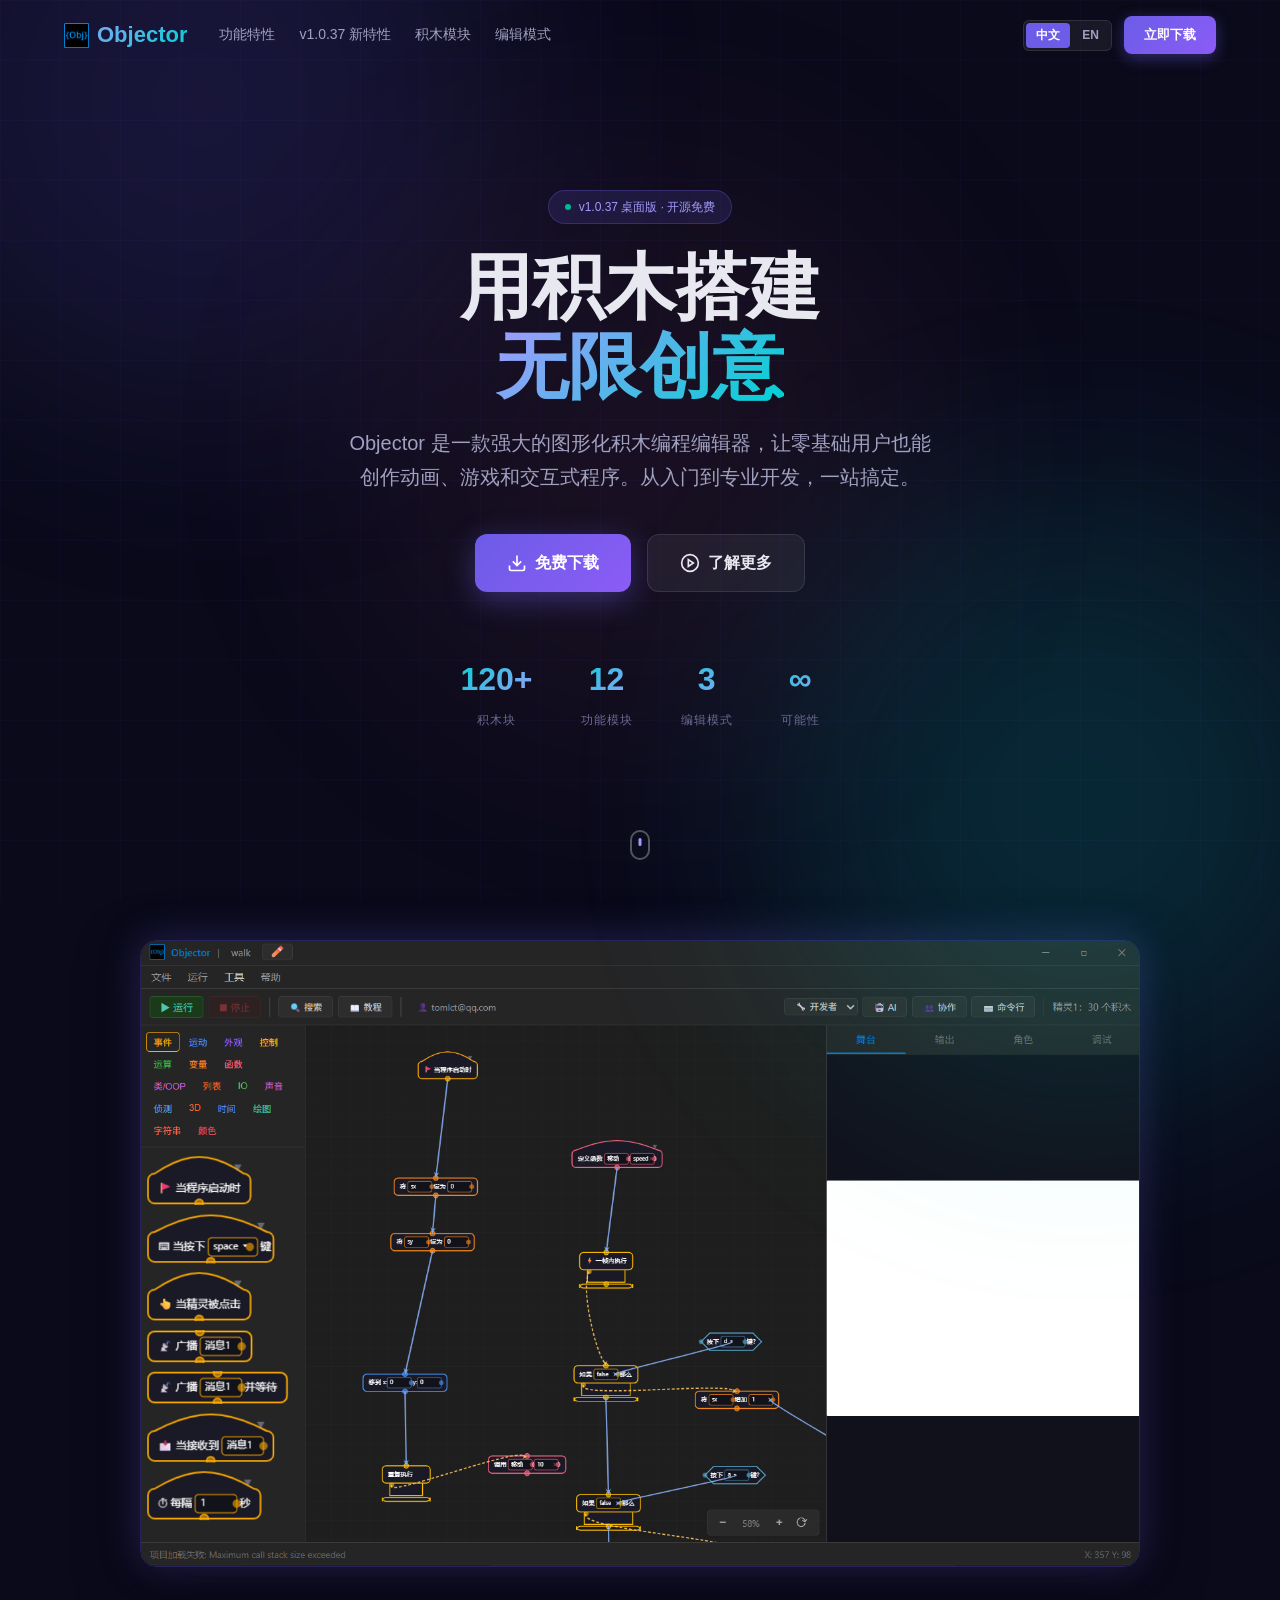
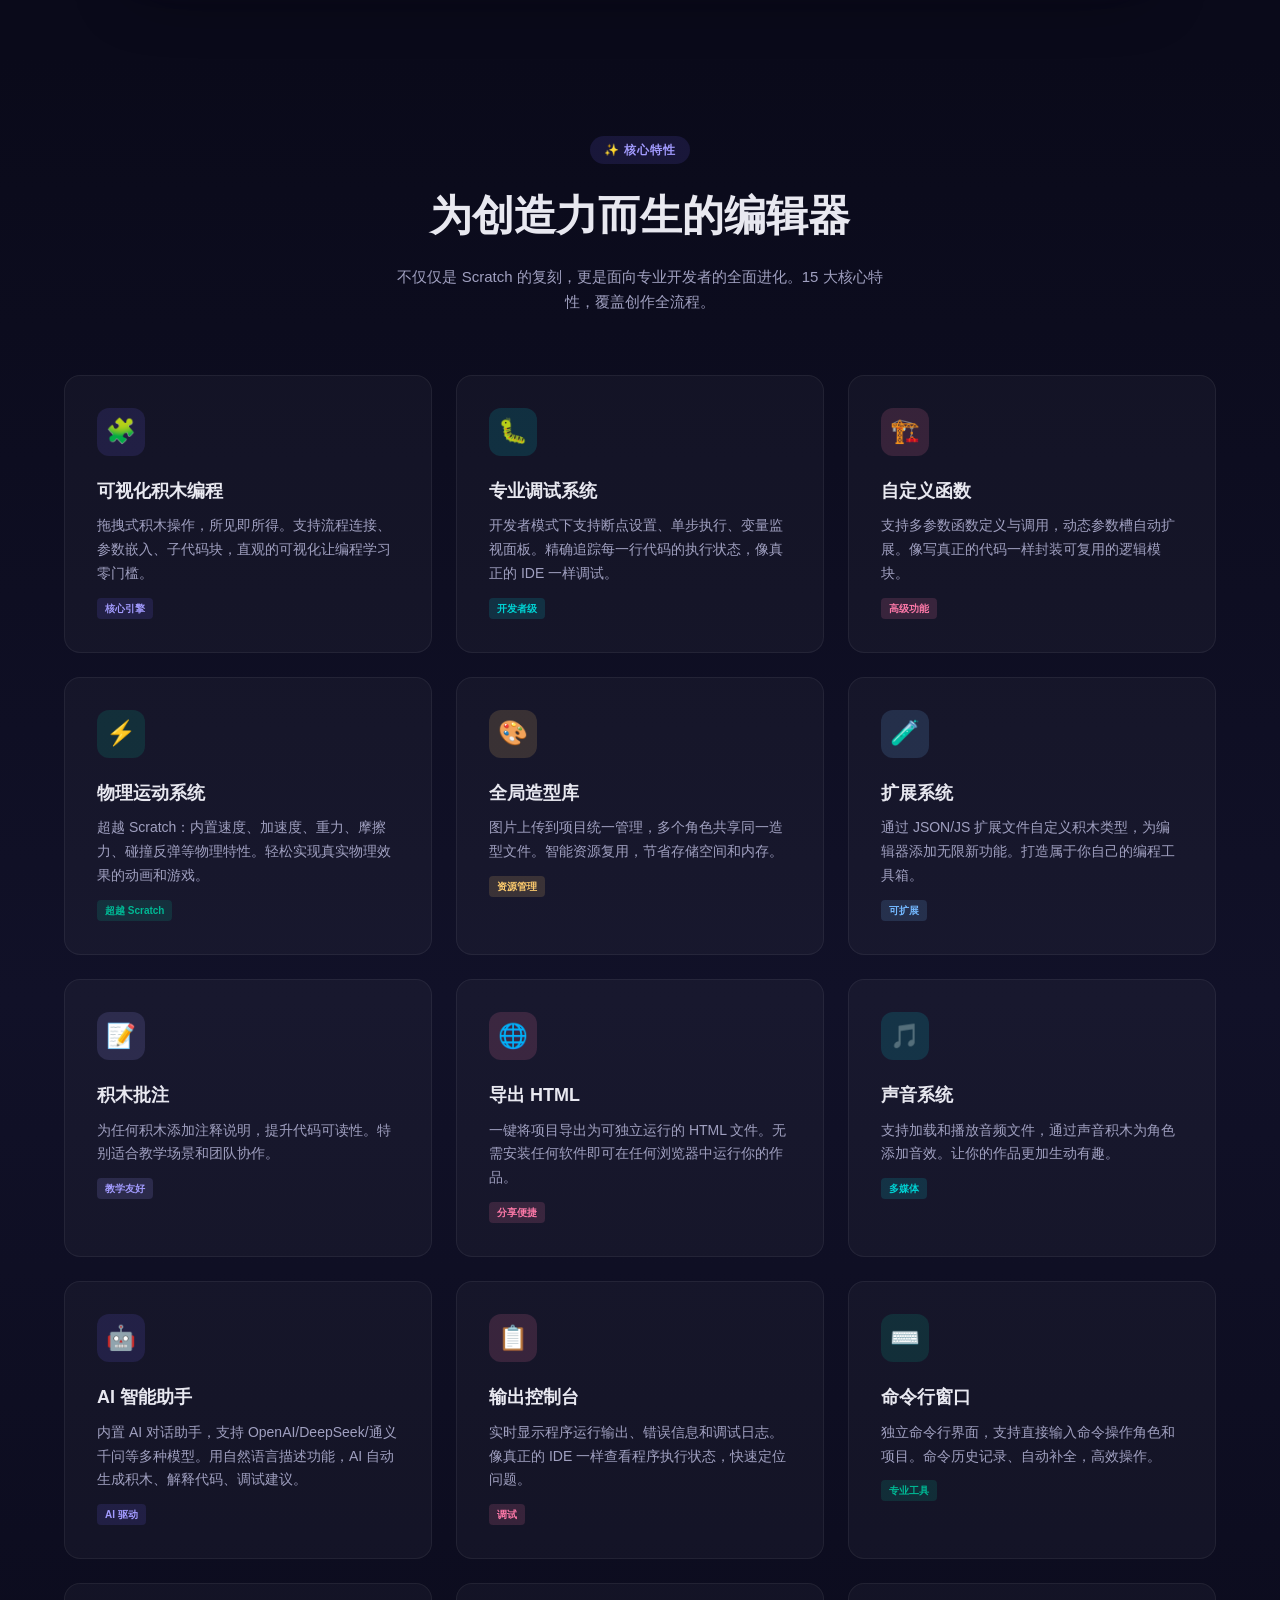
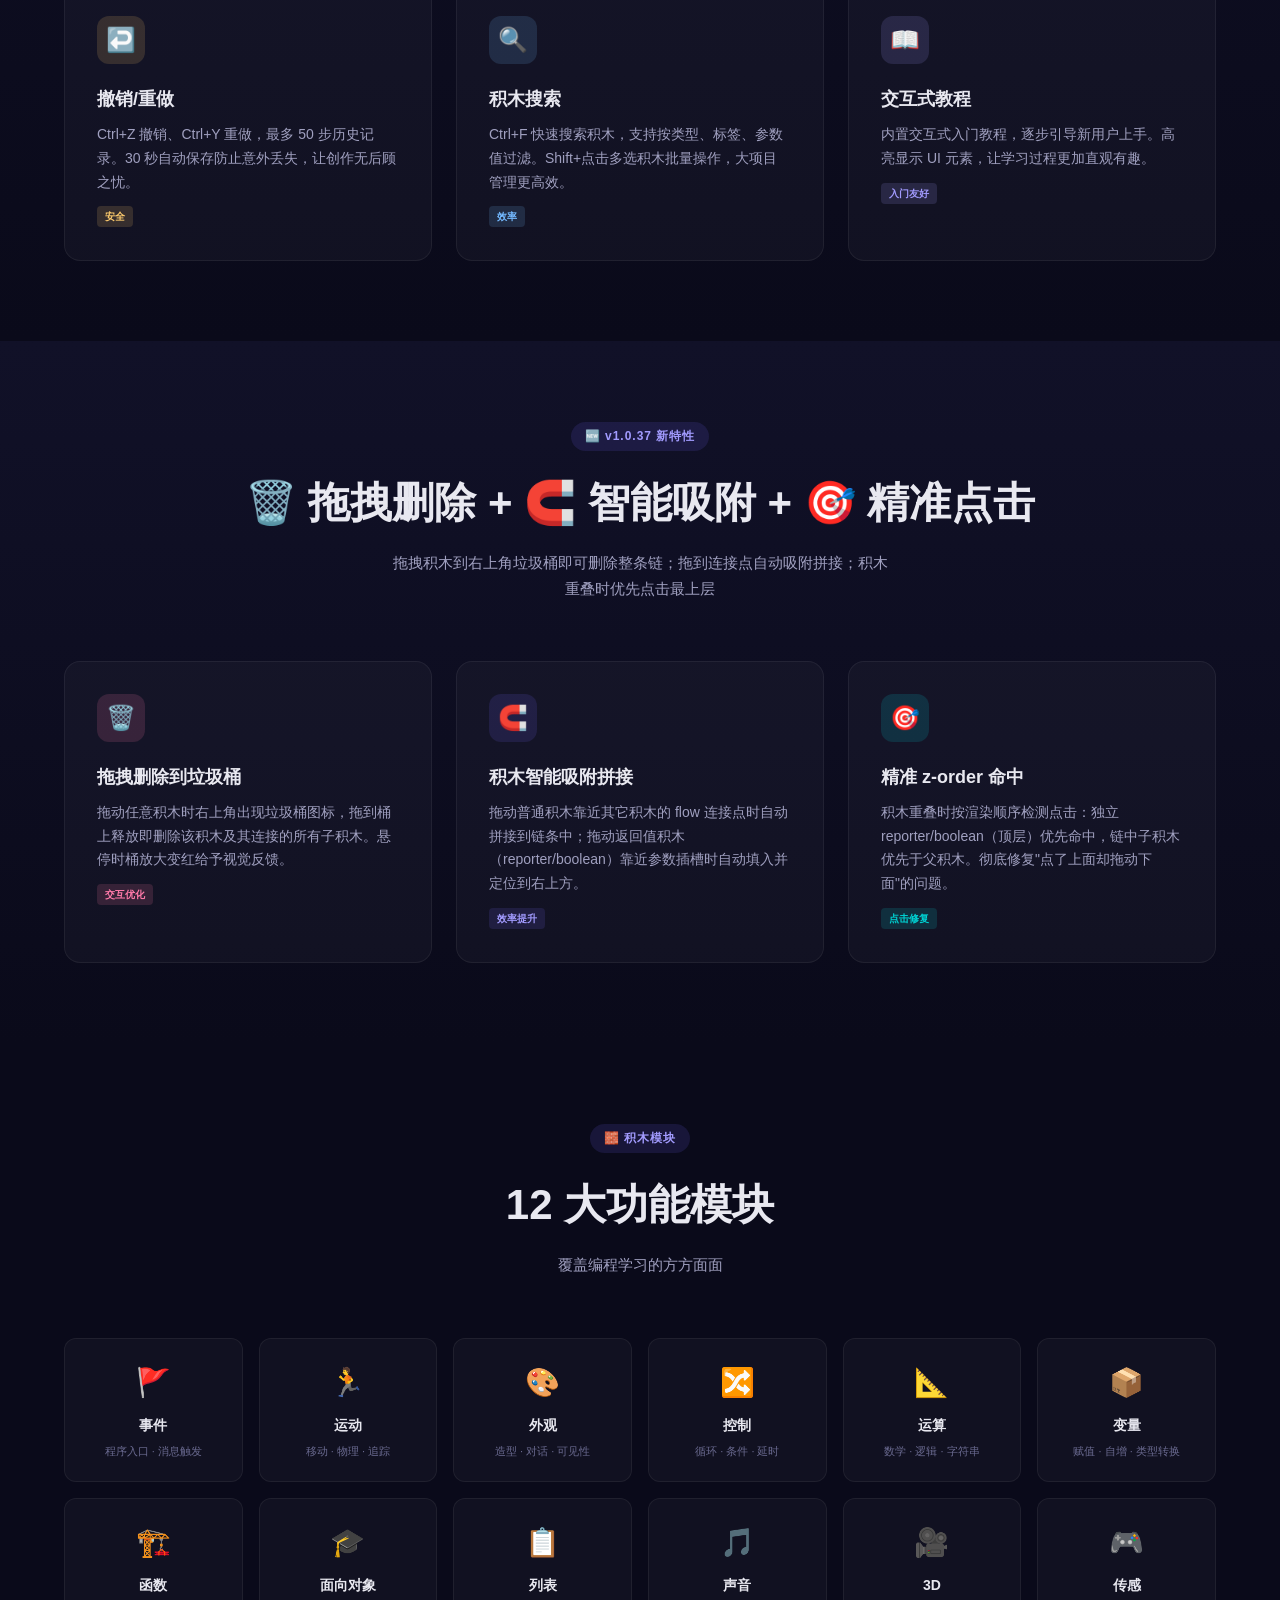
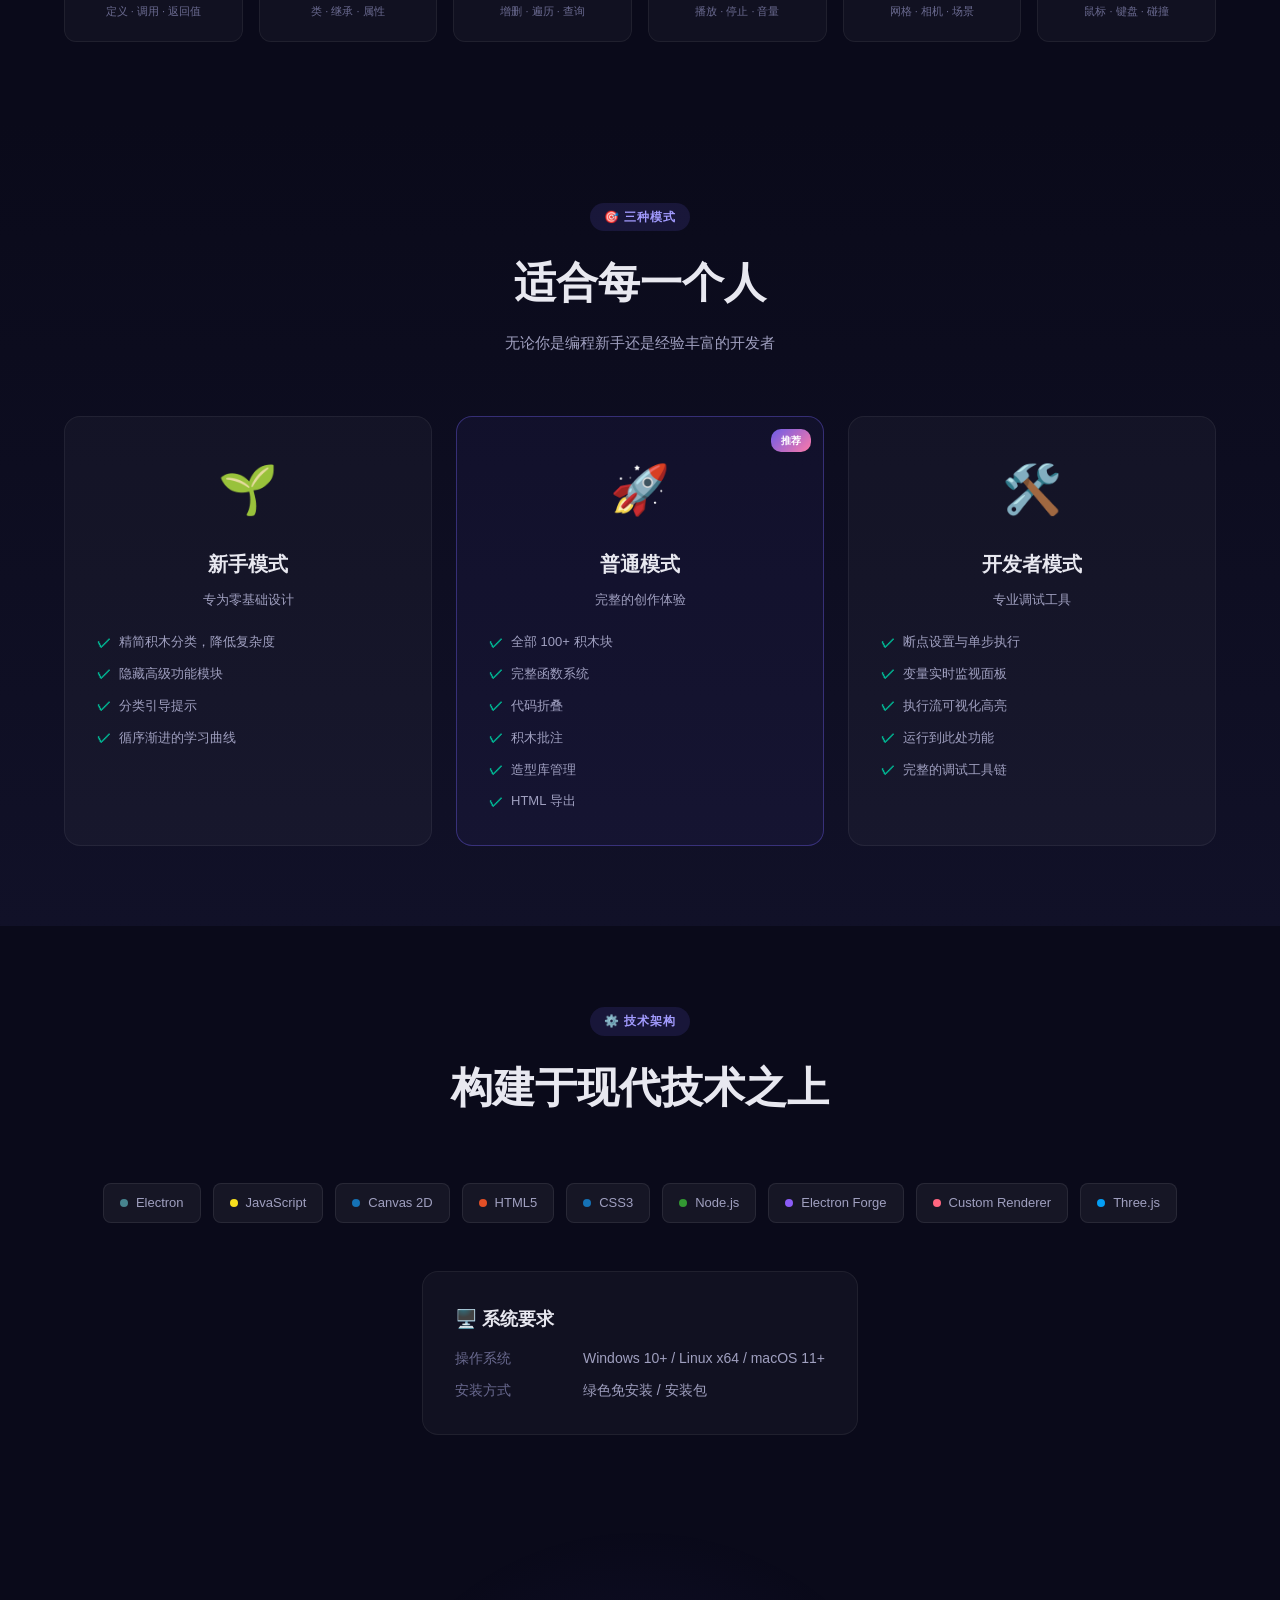
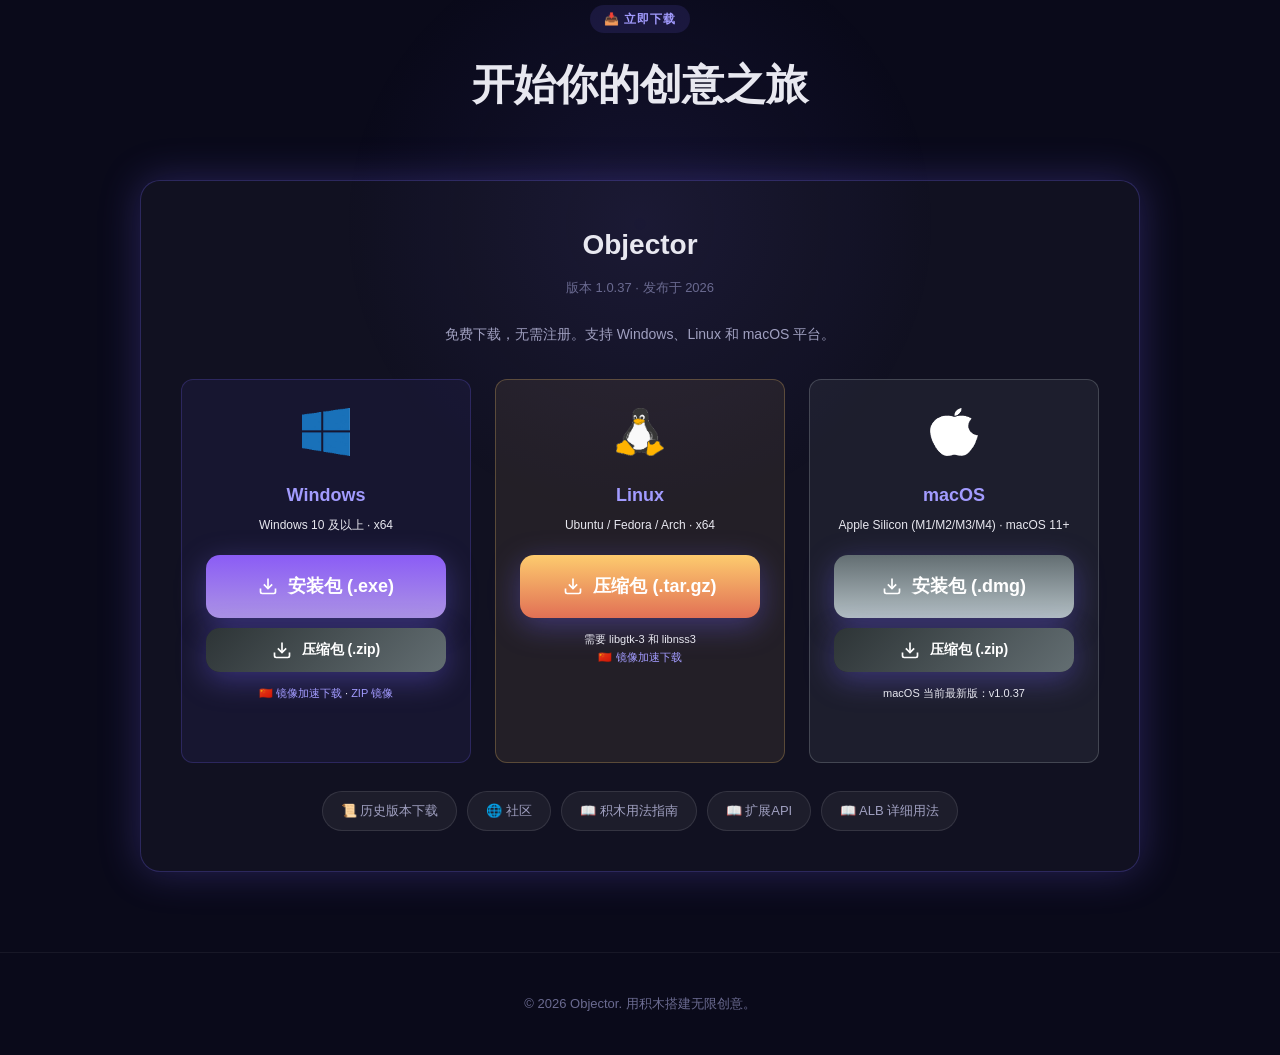
==== commit 904d0314: "v1.0.37: update index + versions + editor canvas (trash/snap/z-order)" ====
--- a/index.html
+++ b/index.html
@@ -226,12 +226,9 @@
       <a href="#" class="nav-logo"><img src="https://lichtom.github.io/objector-coder/icon.svg" width="25"> Objector</a>
       <div class="nav-links">
         <a href="#features" data-i18n="nav.features">功能特性</a>
-        <a href="#v1036" data-i18n="nav.v1036">v1.0.36 新特性</a>
+        <a href="#v1037" data-i18n="nav.v1037">v1.0.37 新特性</a>
         <a href="#modules" data-i18n="nav.modules">积木模块</a>
         <a href="#modes" data-i18n="nav.modes">编辑模式</a>
-        <a href="https://lichtom.github.io/objector-coder/blocks-guide/" data-i18n="nav.blocksGuide">📖 积木指南</a>
-        <a href="https://lichtom.github.io/objector-coder/extension-api" data-i18n="nav.extensionApi">📖 扩展API</a>
-        <a href="https://lichtom.github.io/ALB/docs.html" data-i18n="nav.albDocs">📖 ALB 文档</a>
       </div>
     </div>
     <div style="display:flex;align-items:center;gap:12px">
@@ -249,7 +246,7 @@
   <div class="container">
     <div class="hero-badge">
       <span class="dot"></span>
-      <span data-i18n="hero.badge">v1.0.36 桌面版 · 开源免费</span>
+      <span data-i18n="hero.badge">v1.0.37 桌面版 · 开源免费</span>
     </div>
     <h1 data-i18n="hero.title">用积木搭建<br><span class="gradient">无限创意</span></h1>
     <p class="hero-sub" data-i18n="hero.sub">Objector 是一款强大的图形化积木编程编辑器，让零基础用户也能创作动画、游戏和交互式程序。从入门到专业开发，一站搞定。</p>
@@ -409,35 +406,35 @@
   </div>
 </section>
 
-<!-- What's New in v1.0.36 -->
-<section id="v1036" style="background:linear-gradient(180deg,var(--bg2),var(--bg))">
+<!-- What's New in v1.0.37 -->
+<section id="v1037" style="background:linear-gradient(180deg,var(--bg2),var(--bg))">
   <div class="container">
     <div class="section-header reveal">
-      <div class="section-tag" data-i18n="v1036.tag">🆕 v1.0.36 新特性</div>
-      <h2 class="section-title" data-i18n="v1036.title">积木多语言 + 积木→代码翻译 + 按角色代码文件</h2>
-      <p class="section-desc" data-i18n="v1036.desc">所有积木内联英文标签随界面语言即时切换；任意积木可拖拽翻译为 Python / JavaScript / ALB；代码模式按角色独立保存文件，修复重载退回示例问题</p>
+      <div class="section-tag" data-i18n="v1037.tag">🆕 v1.0.37 新特性</div>
+      <h2 class="section-title" data-i18n="v1037.title">🗑️ 拖拽删除 + 🧲 智能吸附 + 🎯 精准点击</h2>
+      <p class="section-desc" data-i18n="v1037.desc">拖拽积木到右上角垃圾桶即可删除整条链；拖到连接点自动吸附拼接；积木重叠时优先点击最上层</p>
     </div>
     <div class="feature-grid">
 
       <div class="feature-card reveal">
-        <div class="feature-icon" style="background:rgba(108,92,231,.15)">🌐</div>
-        <h3 data-i18n="v1036.c1.title">积木多语言标签</h3>
-        <p data-i18n="v1036.c1.desc">347 个内置积木全部注册内联英文标签（labels），界面中英文一键切换不缺字；扩展积木同样支持 labels 声明与动态 getLabel 多语言。</p>
-        <span class="feature-tag" style="background:rgba(108,92,231,.15);color:var(--accent)" data-i18n="v1036.c1.tag">国际化</span>
-      </div>
-
-      <div class="feature-card reveal">
-        <div class="feature-icon" style="background:rgba(166,227,161,.15)">🔁</div>
-        <h3 data-i18n="v1036.c2.title">积木→代码翻译引擎</h3>
-        <p data-i18n="v1036.c2.desc">任意积木拖入代码编辑器即时转为 Python / JavaScript / ALB：内联 code/codeFn、扩展 code_exp、内置映射与通用桥 run_block 五级解析链全覆盖。</p>
-        <span class="feature-tag" style="background:rgba(166,227,161,.15);color:#a6e3a1" data-i18n="v1036.c2.tag">翻译引擎</span>
-      </div>
-
-      <div class="feature-card reveal">
-        <div class="feature-icon" style="background:rgba(249,226,175,.15)">💾</div>
-        <h3 data-i18n="v1036.c3.title">代码模式按角色保存</h3>
-        <p data-i18n="v1036.c3.desc">每个角色的代码独立保存为 code/&lt;角色&gt;.py|.js|.alb 文件，编辑自动落盘，修复重新打开项目代码退回示例的问题。</p>
-        <span class="feature-tag" style="background:rgba(249,226,175,.15);color:#f9e2af" data-i18n="v1036.c3.tag">保存修复</span>
+        <div class="feature-icon" style="background:rgba(253,121,168,.15)">🗑️</div>
+        <h3 data-i18n="v1037.c1.title">拖拽删除到垃圾桶</h3>
+        <p data-i18n="v1037.c1.desc">拖动任意积木时右上角出现垃圾桶图标，拖到桶上释放即删除该积木及其连接的所有子积木。悬停时桶放大变红给予视觉反馈。</p>
+        <span class="feature-tag" style="background:rgba(253,121,168,.15);color:var(--pink)" data-i18n="v1037.c1.tag">交互优化</span>
+      </div>
+
+      <div class="feature-card reveal">
+        <div class="feature-icon" style="background:rgba(108,92,231,.15)">🧲</div>
+        <h3 data-i18n="v1037.c2.title">积木智能吸附拼接</h3>
+        <p data-i18n="v1037.c2.desc">拖动普通积木靠近其它积木的 flow 连接点时自动拼接到链条中；拖动返回值积木（reporter/boolean）靠近参数插槽时自动填入并定位到右上方。</p>
+        <span class="feature-tag" style="background:rgba(108,92,231,.15);color:var(--accent2)" data-i18n="v1037.c2.tag">效率提升</span>
+      </div>
+
+      <div class="feature-card reveal">
+        <div class="feature-icon" style="background:rgba(0,210,211,.15)">🎯</div>
+        <h3 data-i18n="v1037.c3.title">精准 z-order 命中</h3>
+        <p data-i18n="v1037.c3.desc">积木重叠时按渲染顺序检测点击：独立 reporter/boolean（顶层）优先命中，链中子积木优先于父积木。彻底修复"点了上面却拖动下面"的问题。</p>
+        <span class="feature-tag" style="background:rgba(0,210,211,.15);color:var(--cyan)" data-i18n="v1037.c3.tag">点击修复</span>
       </div>
 
     </div>
@@ -606,7 +603,7 @@
     <div class="download-card reveal" style="padding:40px;">
       <div style="text-align:center;margin-bottom:32px;">
         <h3 style="margin-bottom:8px;">Objector</h3>
-        <div class="version" data-i18n="download.version">版本 1.0.36 · 发布于 2026</div>
+        <div class="version" data-i18n="download.version">版本 1.0.37 · 发布于 2026</div>
         <p style="margin-top:8px;" data-i18n="download.desc">免费下载，无需注册。支持 Windows、Linux 和 macOS 平台。</p>
       </div>
 
@@ -618,17 +615,17 @@
           <img src="WindowsIcon.png" alt="Windows" style="width:48px;height:48px;margin-bottom:16px;">
           <h4 style="color:var(--accent2);margin-bottom:4px;font-size:18px;">Windows</h4>
           <p style="font-size:12px;color:var(--text-muted);margin-bottom:20px;" data-i18n="download.winReq">Windows 10 及以上 · x64</p>
-          <a href="https://github.com/lichtom/Objector/releases/download/v1.0.36/Objector-Setup-1.0.36.exe" class="download-btn" style="width:100%;justify-content:center;background:linear-gradient(to bottom,#8b5cf6,#ab93e4);">
+          <a href="https://github.com/lichtom/Objector/releases/download/v1.0.37/Objector-Setup-1.0.37.exe" class="download-btn" style="width:100%;justify-content:center;background:linear-gradient(to bottom,#8b5cf6,#ab93e4);">
             <svg width="20" height="20" fill="none" stroke="currentColor" stroke-width="2" viewBox="0 0 24 24"><path d="M21 15v4a2 2 0 0 1-2 2H5a2 2 0 0 1-2-2v-4"/><polyline points="7 10 12 15 17 10"/><line x1="12" y1="15" x2="12" y2="3"/></svg>
             <span data-i18n="download.installer">安装包 (.exe)</span>
           </a>
-          <a href="https://github.com/lichtom/Objector/releases/download/v1.0.36/Objector-1.0.36-win.zip" class="download-btn" style="width:100%;justify-content:center;margin-top:10px;font-size:14px;padding:10px 24px;background:linear-gradient(135deg,#2d3436,#636e72);">
+          <a href="https://github.com/lichtom/Objector/releases/download/v1.0.37/Objector-1.0.37-win.zip" class="download-btn" style="width:100%;justify-content:center;margin-top:10px;font-size:14px;padding:10px 24px;background:linear-gradient(135deg,#2d3436,#636e72);">
             <svg width="20" height="20" fill="none" stroke="currentColor" stroke-width="2" viewBox="0 0 24 24"><path d="M21 15v4a2 2 0 0 1-2 2H5a2 2 0 0 1-2-2v-4"/><polyline points="7 10 12 15 17 10"/><line x1="12" y1="15" x2="12" y2="3"/></svg>
             <span data-i18n="download.zip">压缩包 (.zip)</span>
           </a>
           <p style="font-size:11px;color:var(--text-muted);margin-top:12px;">
-            🇨🇳 <a href="https://mirror.ghproxy.com/https://github.com/lichtom/Objector/releases/download/v1.0.36/Objector-Setup-1.0.36.exe" style="color:var(--accent2);">镜像加速下载</a> ·
-            <a href="https://mirror.ghproxy.com/https://github.com/lichtom/Objector/releases/download/v1.0.36/Objector-1.0.36-win.zip" style="color:var(--accent2);">ZIP 镜像</a>
+            🇨🇳 <a href="https://mirror.ghproxy.com/https://github.com/lichtom/Objector/releases/download/v1.0.37/Objector-Setup-1.0.37.exe" style="color:var(--accent2);">镜像加速下载</a> ·
+            <a href="https://mirror.ghproxy.com/https://github.com/lichtom/Objector/releases/download/v1.0.37/Objector-1.0.37-win.zip" style="color:var(--accent2);">ZIP 镜像</a>
           </p>
         </div>
 
@@ -637,13 +634,13 @@
           <img src="LinuxIcon.png" alt="Linux" style="width:48px;height:48px;margin-bottom:16px;">
           <h4 style="color:var(--accent2);margin-bottom:4px;font-size:18px;">Linux</h4>
           <p style="font-size:12px;color:var(--text-muted);margin-bottom:20px;">Ubuntu / Fedora / Arch · x64</p>
-          <a href="https://github.com/lichtom/Objector/releases/download/v1.0.36/objector-1.0.36.tar.gz" class="download-btn" style="width:100%;justify-content:center;background:linear-gradient(to bottom,#fdcb6e,#e17055);">
+          <a href="https://github.com/lichtom/Objector/releases/download/v1.0.37/objector-1.0.37.tar.gz" class="download-btn" style="width:100%;justify-content:center;background:linear-gradient(to bottom,#fdcb6e,#e17055);">
             <svg width="20" height="20" fill="none" stroke="currentColor" stroke-width="2" viewBox="0 0 24 24"><path d="M21 15v4a2 2 0 0 1-2 2H5a2 2 0 0 1-2-2v-4"/><polyline points="7 10 12 15 17 10"/><line x1="12" y1="15" x2="12" y2="3"/></svg>
             <span data-i18n="download.linuxTar">压缩包 (.tar.gz)</span>
           </a>
           <p style="font-size:11px;color:var(--text-muted);margin-top:12px;">
             <span data-i18n="download.linuxReq">需要 libgtk-3 和 libnss3</span><br>
-            🇨🇳 <a href="https://mirror.ghproxy.com/https://github.com/lichtom/Objector/releases/download/v1.0.36/objector-1.0.36.tar.gz" style="color:var(--accent2);">镜像加速下载</a>
+            🇨🇳 <a href="https://mirror.ghproxy.com/https://github.com/lichtom/Objector/releases/download/v1.0.37/objector-1.0.37.tar.gz" style="color:var(--accent2);">镜像加速下载</a>
           </p>
         </div>
 
@@ -660,23 +657,18 @@
             <svg width="20" height="20" fill="none" stroke="currentColor" stroke-width="2" viewBox="0 0 24 24"><path d="M21 15v4a2 2 0 0 1-2 2H5a2 2 0 0 1-2-2v-4"/><polyline points="7 10 12 15 17 10"/><line x1="12" y1="15" x2="12" y2="3"/></svg>
             <span data-i18n="download.macZip">压缩包 (.zip)</span>
           </a>
-          <p style="font-size:11px;color:var(--text-muted);margin-top:12px;" data-i18n="download.macNote">macOS 当前最新版：v1.0.36</p>
+          <p style="font-size:11px;color:var(--text-muted);margin-top:12px;" data-i18n="download.macNote">macOS 当前最新版：v1.0.37</p>
         </div>
 
       </div>
-      <a href="versions.html" style="color:var(--accent2)" data-i18n="download.versions">📜 历史版本下载</a>
-
-      <!-- 社区 -->
-      <div style="margin-bottom:20px;">
-        <a href="https://lichtom.github.io/objector-coder/community/" class="download-btn" style="justify-content:center;background:linear-gradient(135deg,var(--cyan),#00b894);">
-          <svg width="20" height="20" fill="none" stroke="currentColor" stroke-width="2" viewBox="0 0 24 24"><circle cx="12" cy="12" r="10"/><polygon points="10 8 16 12 10 16 10 8"/></svg>
-          <span data-i18n="download.community">🌐 社区</span>
-        </a>
-      </div>
-
-      <div class="download-info" style="text-align:center;">
-        <a href="https://lichtom.github.io/objector-coder/blocks-guide/" style="color:var(--accent2)" data-i18n="download.guide">📖 积木用法指南</a>
-        <a href="https://lichtom.github.io/ALB/docs.html" style="color:var(--accent2);margin-left:16px" data-i18n="download.albGuide">📖 ALB 详细用法</a>
+
+      <!-- 辅助链接：紧凑胶囊按钮 -->
+      <div style="display:flex;flex-wrap:wrap;gap:10px;justify-content:center;margin-top:24px;">
+        <a href="versions.html" style="display:inline-flex;align-items:center;gap:6px;padding:8px 18px;border-radius:20px;background:rgba(255,255,255,.05);border:1px solid rgba(255,255,255,.1);color:var(--text2);font-size:13px;font-weight:500;transition:all .2s;" data-i18n="download.versions">📜 历史版本</a>
+        <a href="https://lichtom.github.io/objector-coder/community/" style="display:inline-flex;align-items:center;gap:6px;padding:8px 18px;border-radius:20px;background:rgba(255,255,255,.05);border:1px solid rgba(255,255,255,.1);color:var(--text2);font-size:13px;font-weight:500;transition:all .2s;" data-i18n="download.community">🌐 社区</a>
+        <a href="https://lichtom.github.io/objector-coder/blocks-guide/" style="display:inline-flex;align-items:center;gap:6px;padding:8px 18px;border-radius:20px;background:rgba(255,255,255,.05);border:1px solid rgba(255,255,255,.1);color:var(--text2);font-size:13px;font-weight:500;transition:all .2s;" data-i18n="download.guide">📖 积木指南</a>
+        <a href="https://lichtom.github.io/objector-coder/extension-api" style="display:inline-flex;align-items:center;gap:6px;padding:8px 18px;border-radius:20px;background:rgba(255,255,255,.05);border:1px solid rgba(255,255,255,.1);color:var(--text2);font-size:13px;font-weight:500;transition:all .2s;" data-i18n="nav.extensionApi">📖 扩展 API</a>
+        <a href="https://lichtom.github.io/ALB/docs.html" style="display:inline-flex;align-items:center;gap:6px;padding:8px 18px;border-radius:20px;background:rgba(255,255,255,.05);border:1px solid rgba(255,255,255,.1);color:var(--text2);font-size:13px;font-weight:500;transition:all .2s;" data-i18n="download.albGuide">📖 ALB 文档</a>
       </div>
     </div>
   </div>
@@ -685,13 +677,7 @@
 <!-- Footer -->
 <footer>
   <div class="container">
-    <div class="footer-links">
-      <a href="#features" id="ft-features">功能特性</a>
-      <a href="#modules" id="ft-modules">积木模块</a>
-      <a href="#modes" id="ft-modes">编辑模式</a>
-      <a href="#download" id="ft-download">下载</a>
-    </div>
-    <p id="ft-copyright">© 2026 Objector. 用积木搭建无限创意。</p>
+    <p id="ft-copyright" style="font-size:13px;color:var(--muted);">© 2026 Objector. 用积木搭建无限创意。</p>
   </div>
 </footer>
 
@@ -738,7 +724,7 @@
     'nav.features': '功能特性', 'nav.modules': '积木模块',
     'nav.modes': '编辑模式', 'nav.blocksGuide': '📖 积木指南', 'nav.extensionApi': '📖 扩展API', 'nav.albDocs': '📖 ALB 文档',
     'nav.download': '立即下载',
-    'hero.badge': 'v1.0.36 桌面版 · 开源免费',
+    'hero.badge': 'v1.0.37 桌面版 · 开源免费',
     'hero.title': '用积木搭建<br><span class="gradient">无限创意</span>',
     'hero.sub': 'Objector 是一款强大的图形化积木编程编辑器，让零基础用户也能创作动画、游戏和交互式程序。从入门到专业开发，一站搞定。',
     'hero.download': '免费下载', 'hero.learnMore': '了解更多',
@@ -809,7 +795,7 @@
     'tech.osVal': 'Windows 10+ / Linux x64 / macOS 11+',
     'tech.install': '安装方式', 'tech.installVal': '绿色免安装 / 安装包',
     'download.tag': '📥 立即下载', 'download.title': '开始你的创意之旅',
-    'nav.v1036': 'v1.0.36 新特性', 'v1036.tag': '🆕 v1.0.36 新特性', 'v1036.title': '积木多语言 + 积木→代码翻译 + 按角色代码文件', 'v1036.desc': '所有积木内联英文标签随界面语言即时切换；任意积木可拖拽翻译为 Python / JavaScript / ALB；代码模式按角色独立保存文件，修复重载退回示例问题', 'v1036.c1.title': '积木多语言标签', 'v1036.c1.desc': '347 个内置积木全部注册内联英文标签（labels），界面中英文一键切换不缺字；扩展积木同样支持 labels 声明与动态 getLabel 多语言。', 'v1036.c1.tag': '国际化', 'v1036.c2.title': '积木→代码翻译引擎', 'v1036.c2.desc': '任意积木拖入代码编辑器即时转为 Python / JavaScript / ALB：内联 code/codeFn、扩展 code_exp、内置映射与通用桥 run_block 五级解析链全覆盖。', 'v1036.c2.tag': '翻译引擎', 'v1036.c3.title': '代码模式按角色保存', 'v1036.c3.desc': '每个角色的代码独立保存为 code/<角色>.py|.js|.alb 文件，编辑自动落盘，修复重新打开项目代码退回示例的问题。', 'v1036.c3.tag': '保存修复', 'download.version': '版本 1.0.36 · 发布于 2026', 'download.macNote': 'macOS 当前最新版：v1.0.36',
+    'nav.v1037': 'v1.0.37 新特性', 'v1037.tag': '🆕 v1.0.37 新特性', 'v1037.title': '🗑️ 拖拽删除 + 🧲 智能吸附 + 🎯 精准点击', 'v1037.desc': '拖拽积木到右上角垃圾桶即可删除整条链；拖到连接点自动吸附拼接；积木重叠时优先点击最上层', 'v1037.c1.title': '拖拽删除到垃圾桶', 'v1037.c1.desc': '拖动任意积木时右上角出现垃圾桶图标，拖到桶上释放即删除该积木及其连接的所有子积木。悬停时桶放大变红给予视觉反馈。', 'v1037.c1.tag': '交互优化', 'v1037.c2.title': '积木智能吸附拼接', 'v1037.c2.desc': '拖动普通积木靠近其它积木的 flow 连接点时自动拼接到链条中；拖动返回值积木（reporter/boolean）靠近参数插槽时自动填入并定位到右上方。', 'v1037.c2.tag': '效率提升', 'v1037.c3.title': '精准 z-order 命中', 'v1037.c3.desc': '积木重叠时按渲染顺序检测点击：独立 reporter/boolean（顶层）优先命中，链中子积木优先于父积木。彻底修复"点了上面却拖动下面"的问题。', 'v1037.c3.tag': '点击修复', 'download.version': '版本 1.0.37 · 发布于 2026', 'download.macNote': 'macOS 当前最新版：v1.0.37',
     'download.desc': '免费下载，无需注册。支持 Windows、Linux 和 macOS 平台。',
     'download.winReq': 'Windows 10 及以上 · x64',
     'download.installer': '安装包 (.exe)', 'download.zip': '压缩包 (.zip)',
@@ -827,7 +813,7 @@
     'nav.features': 'Features', 'nav.modules': 'Block Modules',
     'nav.modes': 'Edit Modes', 'nav.blocksGuide': '📖 Blocks Guide', 'nav.extensionApi': '📖 Extension API', 'nav.albDocs': '📖 ALB Docs',
     'nav.download': 'Download',
-    'hero.badge': 'v1.0.36 Desktop · Open Source & Free',
+    'hero.badge': 'v1.0.37 Desktop · Open Source & Free',
     'hero.title': 'Build with Blocks<br><span class="gradient">Unlimited Creativity</span>',
     'hero.sub': 'Objector is a powerful visual block programming editor that enables even beginners to create animations, games, and interactive programs. From beginner to professional development, all in one place.',
     'hero.download': 'Free Download', 'hero.learnMore': 'Learn More',
@@ -898,7 +884,7 @@
     'tech.osVal': 'Windows 10+ / Linux x64 / macOS 11+',
     'tech.install': 'Installation', 'tech.installVal': 'Portable / Installer',
     'download.tag': '📥 Download Now', 'download.title': 'Start Your Creative Journey',
-    'nav.v1036': 'v1.0.36 What\'s New', 'v1036.tag': '🆕 v1.0.36 What\'s New', 'v1036.title': 'Multilingual Blocks + Block→Code Translation + Per-Sprite Code Files', 'v1036.desc': 'Every block carries an inline English label and switches with the UI language instantly; drag any block into the code editor to get Python / JavaScript / ALB; code mode now saves each sprite to its own file, fixing the revert-to-template bug', 'v1036.c1.title': 'Multilingual Block Labels', 'v1036.c1.desc': 'All 347 built-in blocks now register inline English labels — switch UI language without a single untranslated block; extension blocks can declare labels and dynamic getLabel in any language too.', 'v1036.c1.tag': 'i18n', 'v1036.c2.title': 'Block→Code Translation Engine', 'v1036.c2.desc': 'Drag any block into the code editor and it becomes Python / JavaScript / ALB via a five-level resolution chain: inline code/codeFn, extension code_exp, built-in maps and the universal run_block bridge.', 'v1036.c2.tag': 'Translation', 'v1036.c3.title': 'Per-Sprite Code Saving', 'v1036.c3.desc': 'Each sprite\'s code is saved independently as code/<sprite>.py|.js|.alb with debounced autosave, fixing code reverting to the template after reopening a project.', 'v1036.c3.tag': 'Save Fix', 'download.version': 'Version 1.0.36 · Released 2026', 'download.macNote': 'Latest macOS build: v1.0.36',
+    'nav.v1037': 'v1.0.37 What\'s New', 'v1037.tag': '🆕 v1.0.37 What\'s New', 'v1037.title': '🗑️ Drag-to-Delete + 🧲 Smart Snap + 🎯 Precise Click', 'v1037.desc': 'Drag blocks to the trash can to delete the whole chain; snap to connectors automatically; topmost block is always picked on overlap', 'v1037.c1.title': 'Drag-to-Trash Delete', 'v1037.c1.desc': 'A trash icon appears in the top-right corner when dragging any block. Drop onto it to delete the block and all connected children. The can enlarges and turns red on hover for visual feedback.', 'v1037.c1.tag': 'UX', 'v1037.c2.title': 'Smart Block Snap', 'v1037.c2.desc': 'Drag a normal block near another block\'s flow port to auto-connect it into the chain; drag a reporter/boolean block near a parameter slot to auto-fill and position it to the upper-right.', 'v1037.c2.tag': 'Efficiency', 'v1037.c3.title': 'Precise Z-Order Hit', 'v1037.c3.desc': 'Overlapping blocks are hit-tested in render order: independent reporter/boolean (topmost) first, child blocks in a chain before their parent. Completely fixes the "clicked top but dragged bottom" issue.', 'v1037.c3.tag': 'Click Fix', 'download.version': 'Version 1.0.37 · Released 2026', 'download.macNote': 'Latest macOS build: v1.0.37',
     'download.desc': 'Free download, no registration required. Supports Windows, Linux, and macOS.',
     'download.winReq': 'Windows 10 and above · x64',
     'download.installer': 'Installer (.exe)', 'download.zip': 'Archive (.zip)',
@@ -948,4 +934,4 @@
 setLang(localStorage.getItem('objector-lang') || 'zh-CN');
 </script>
 </body>
-</html>+</html>
